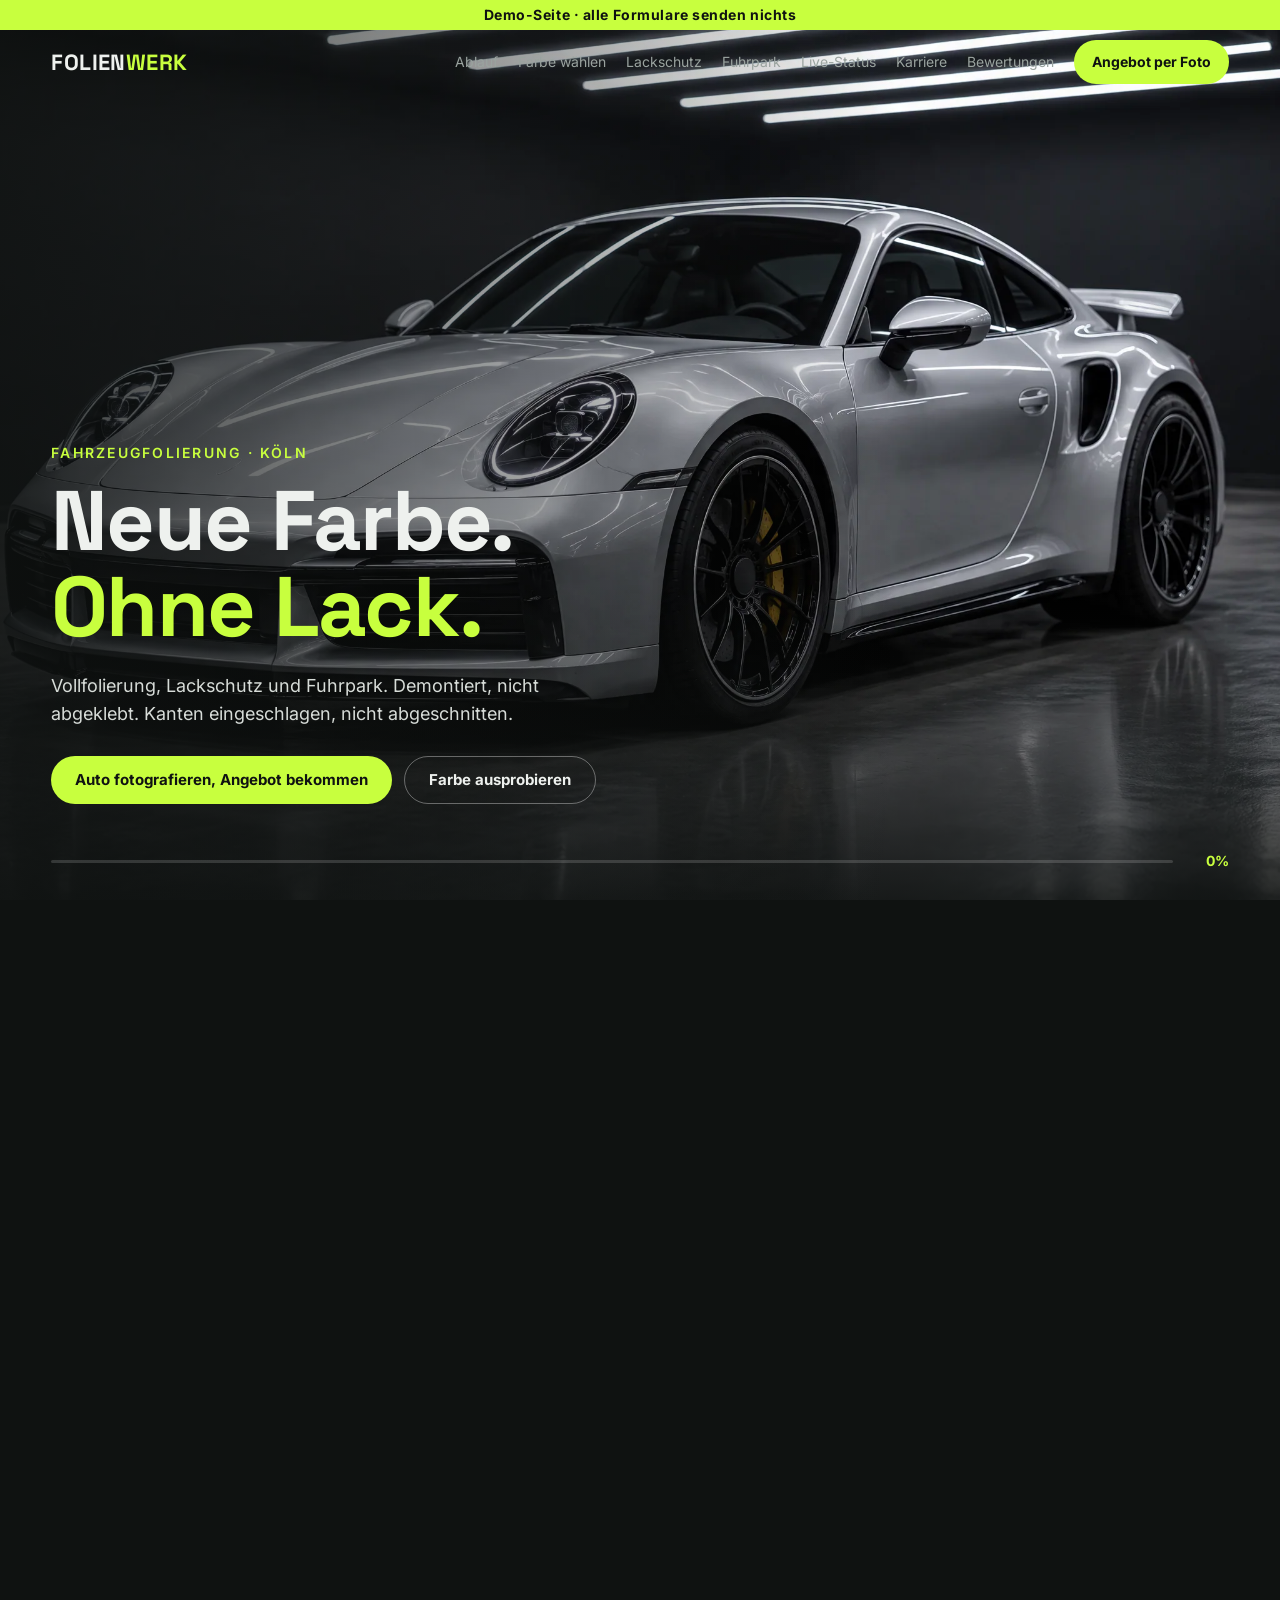
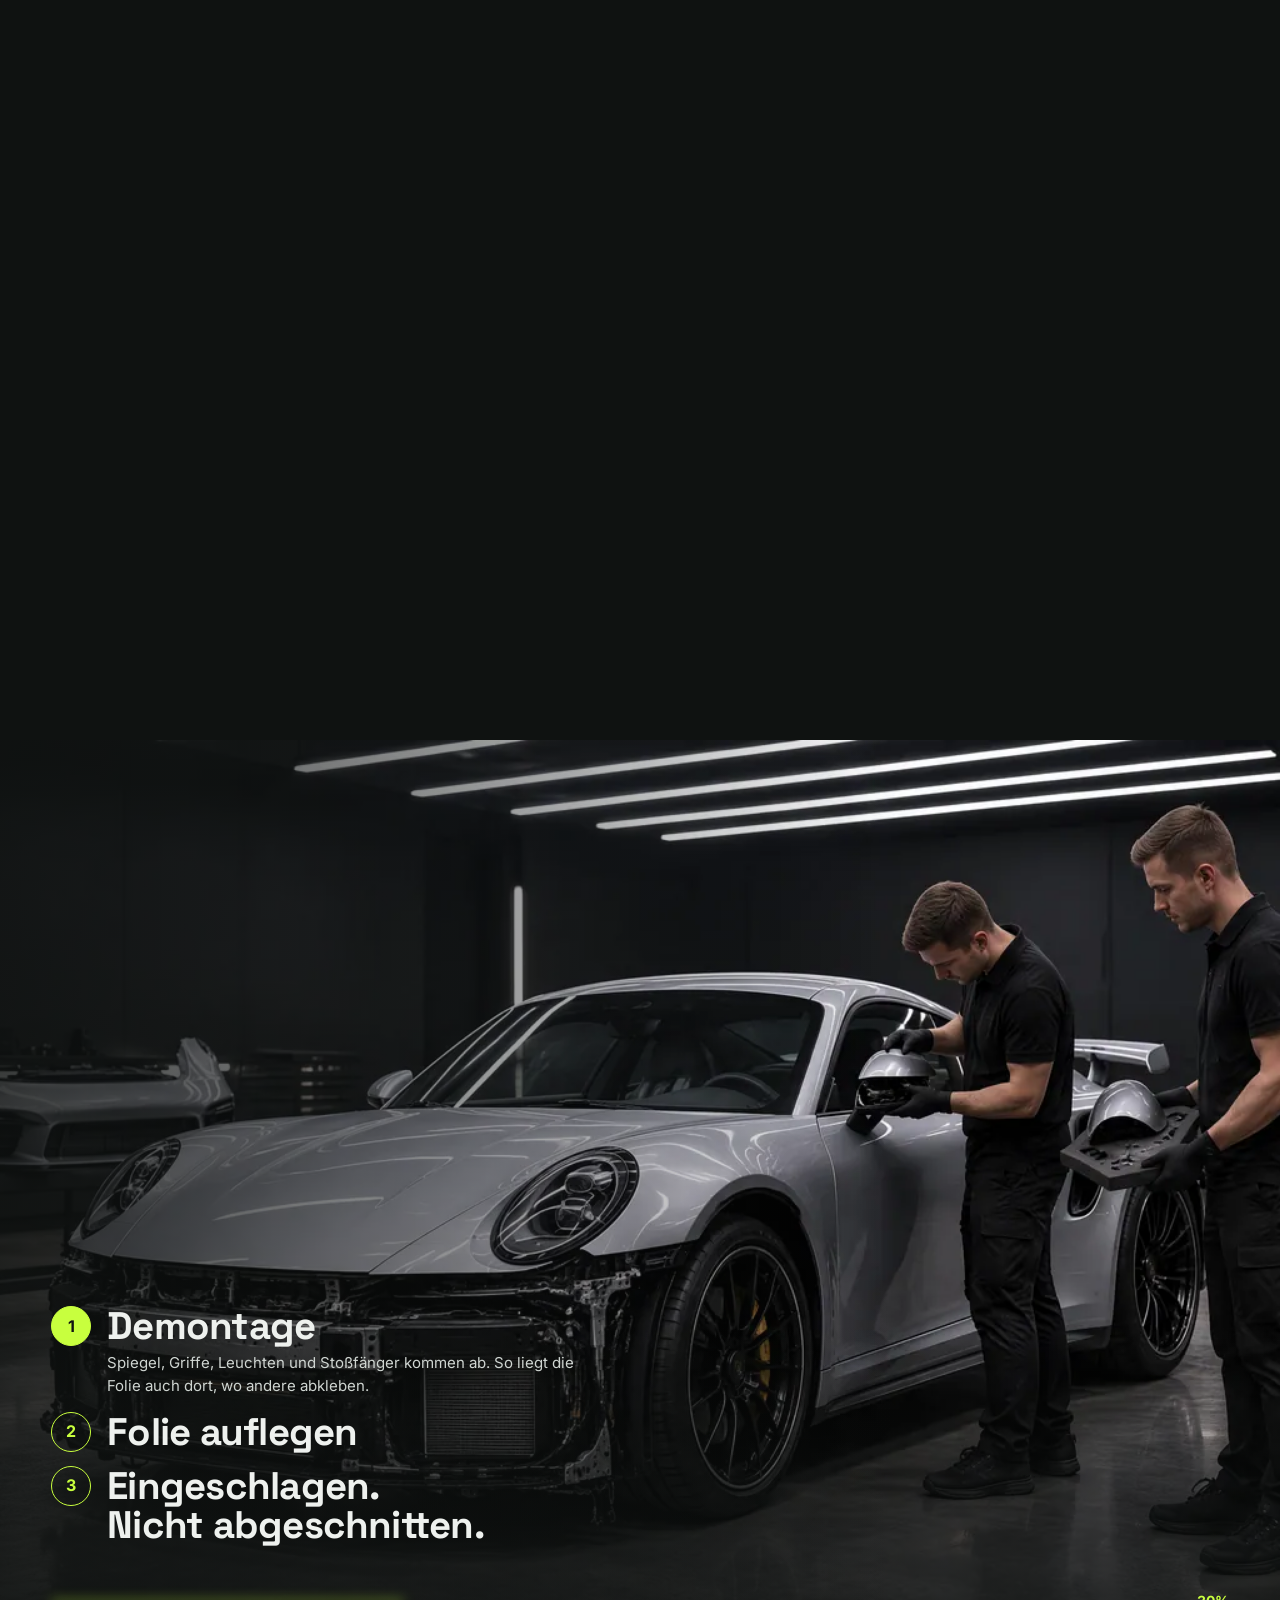
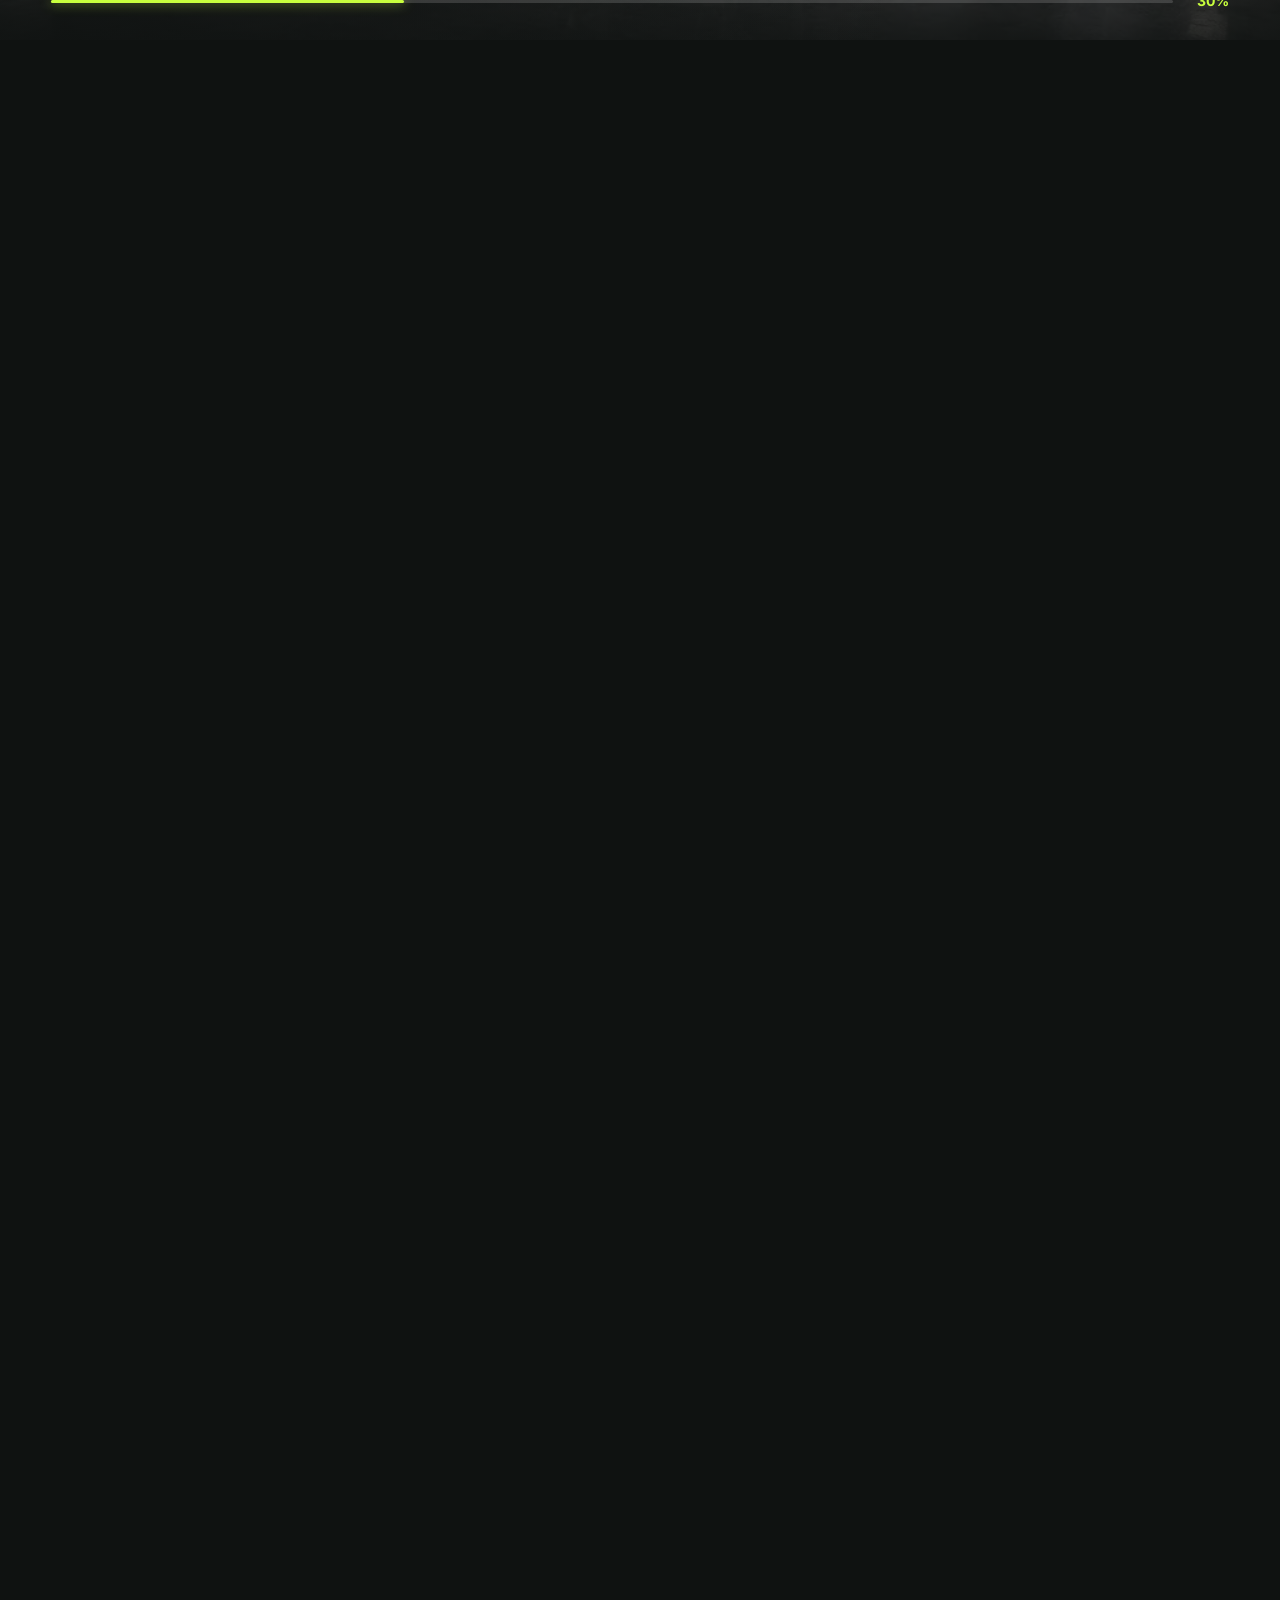
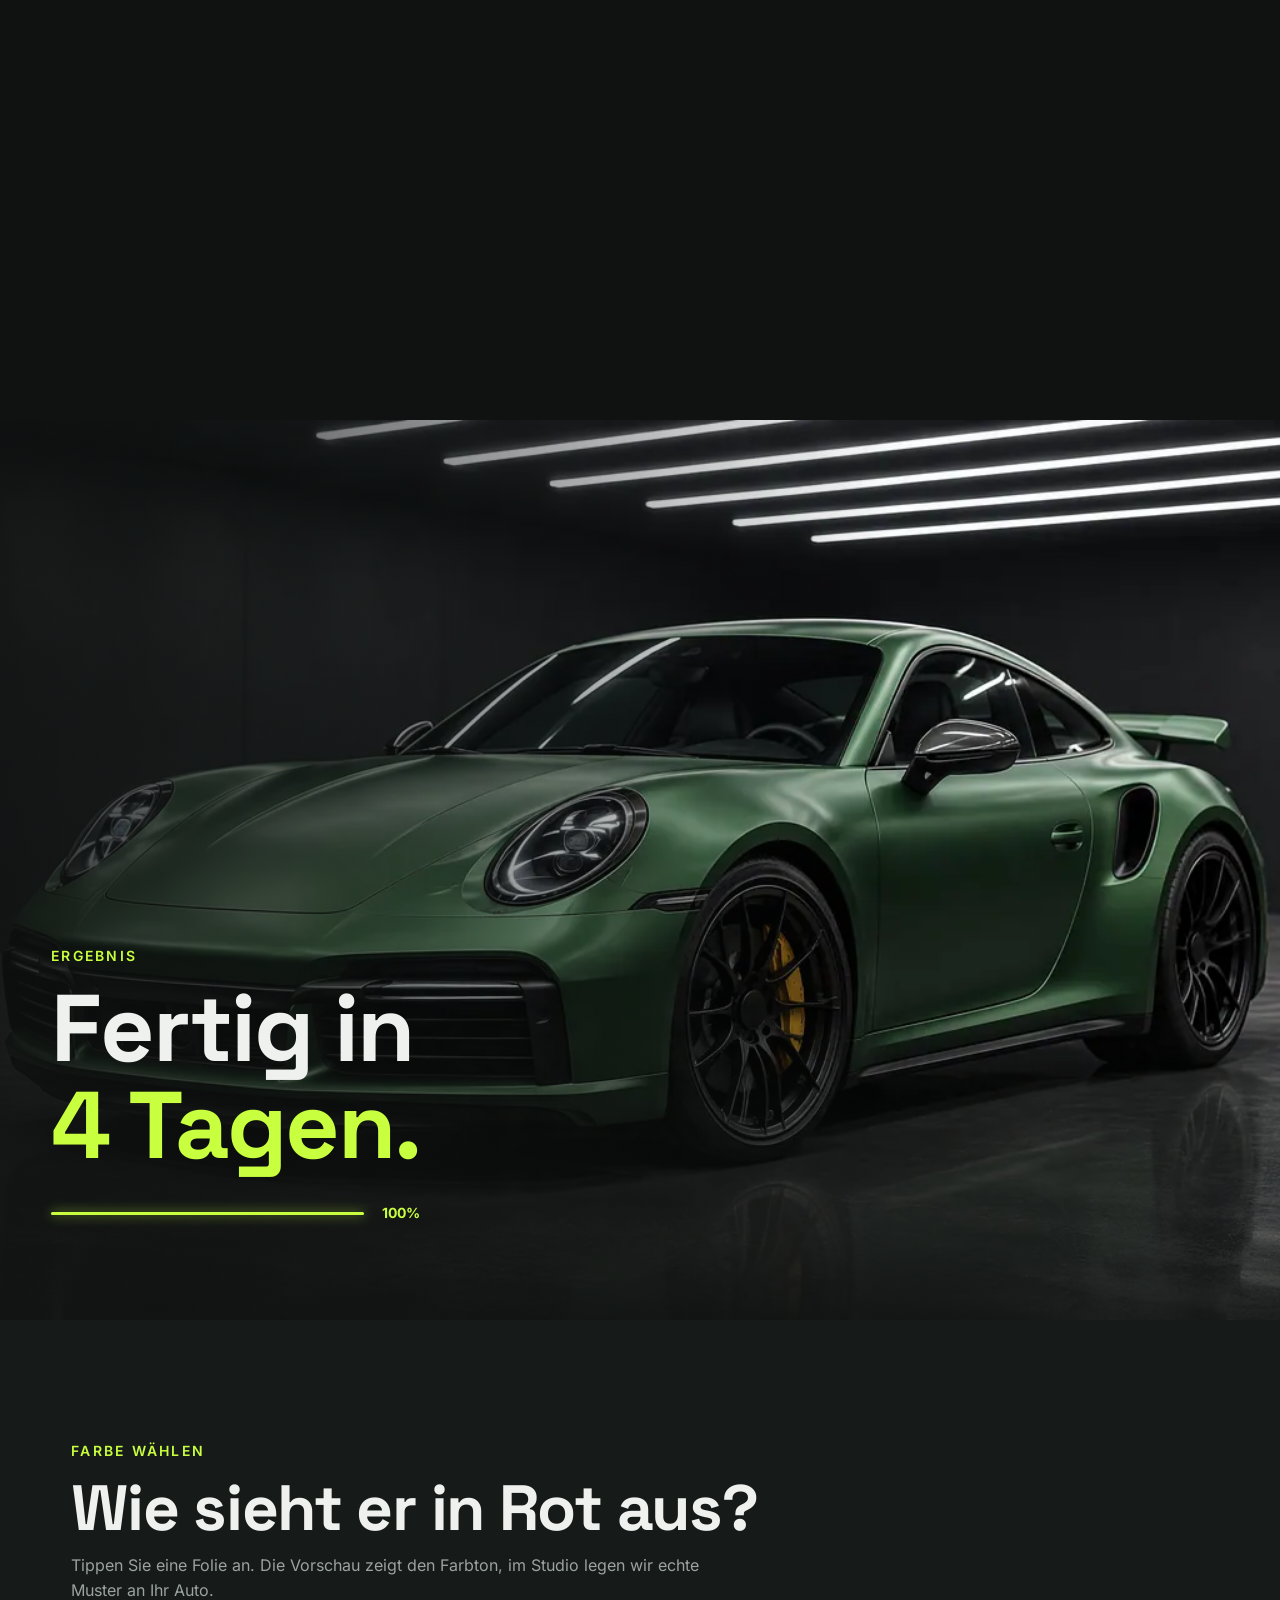
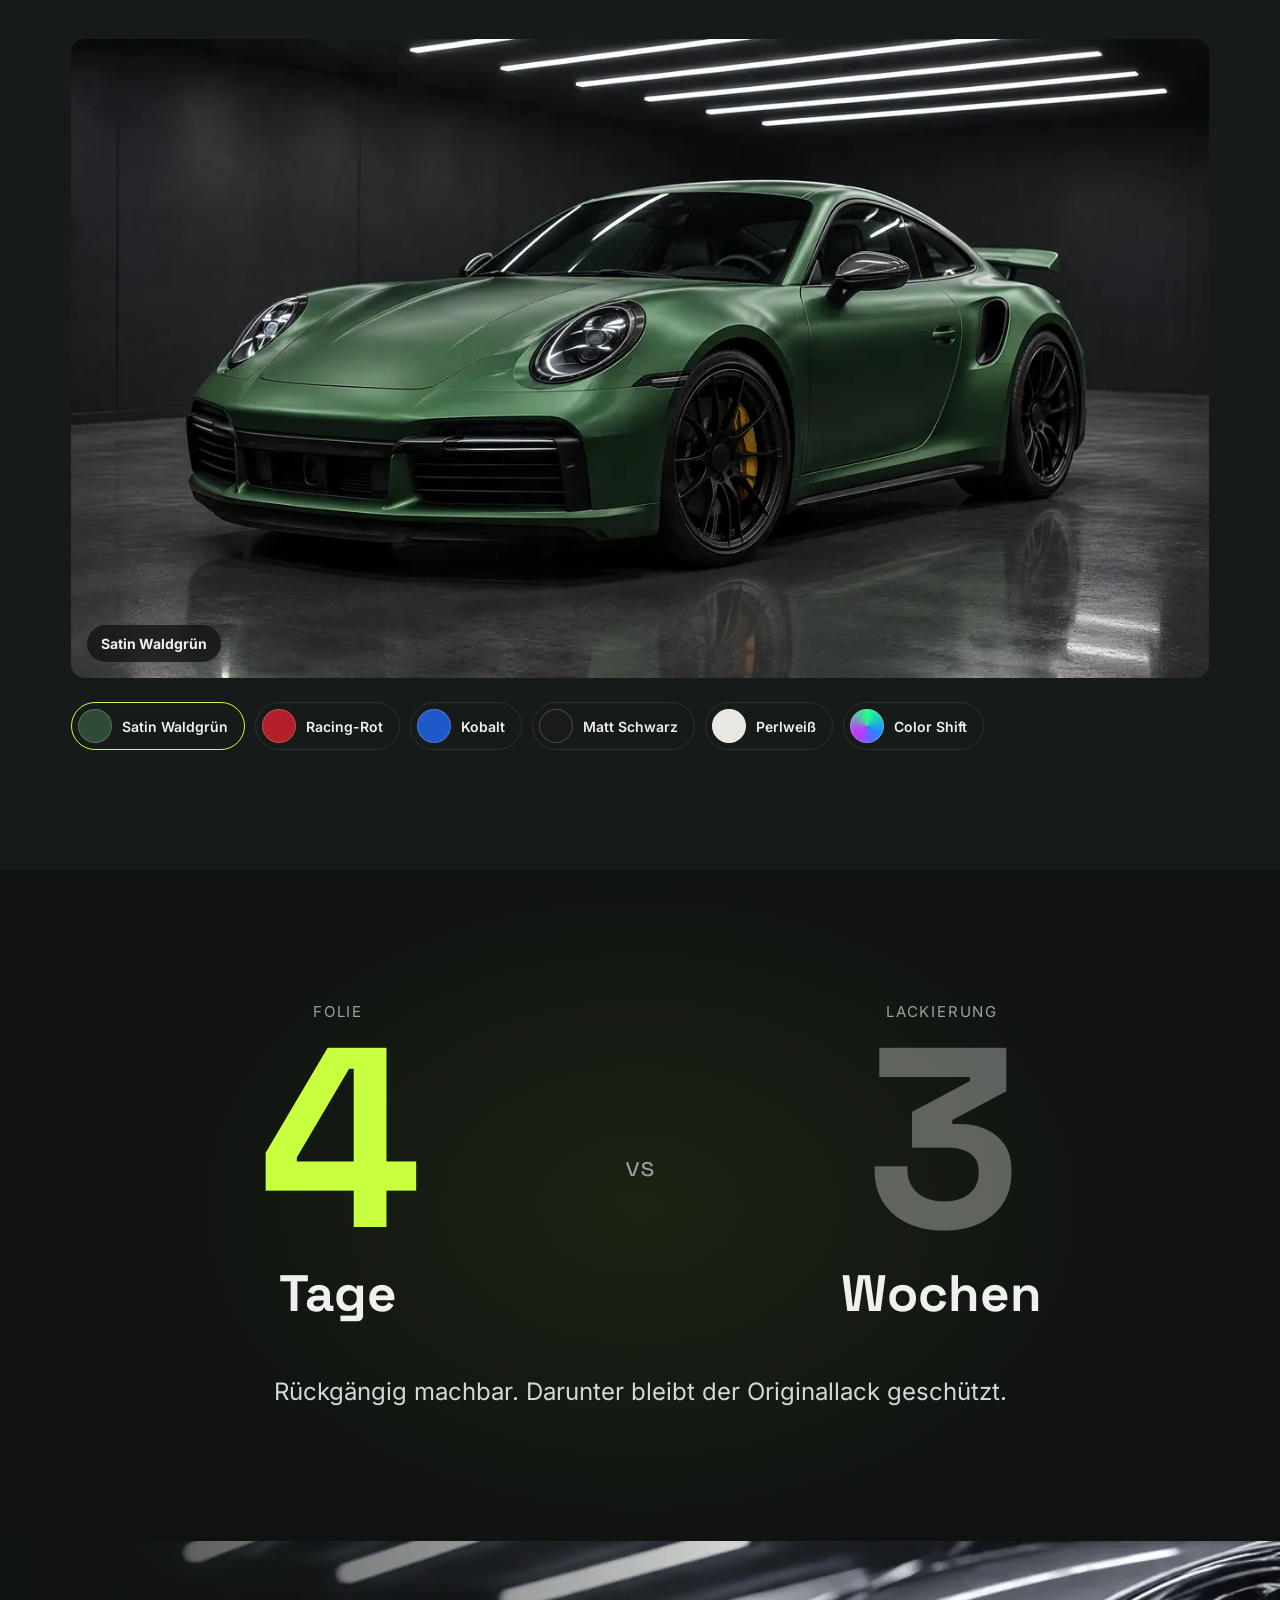
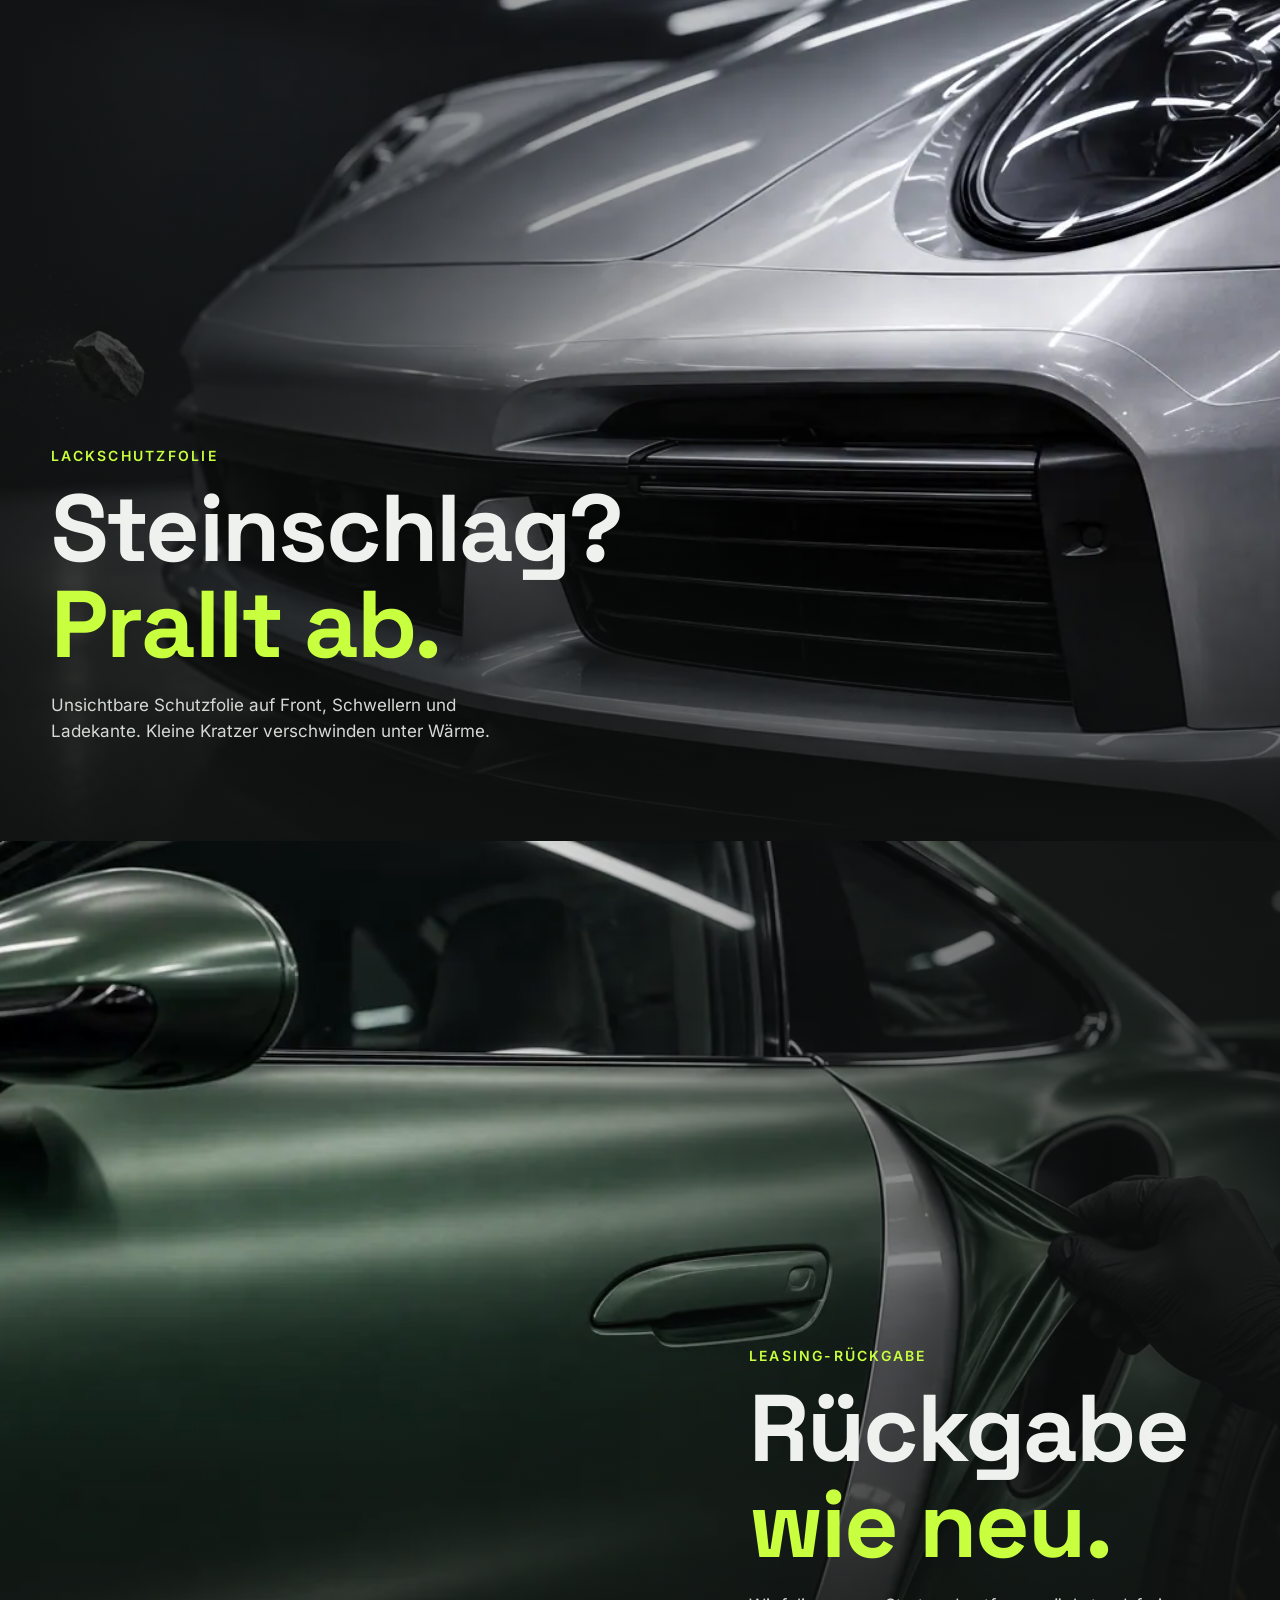
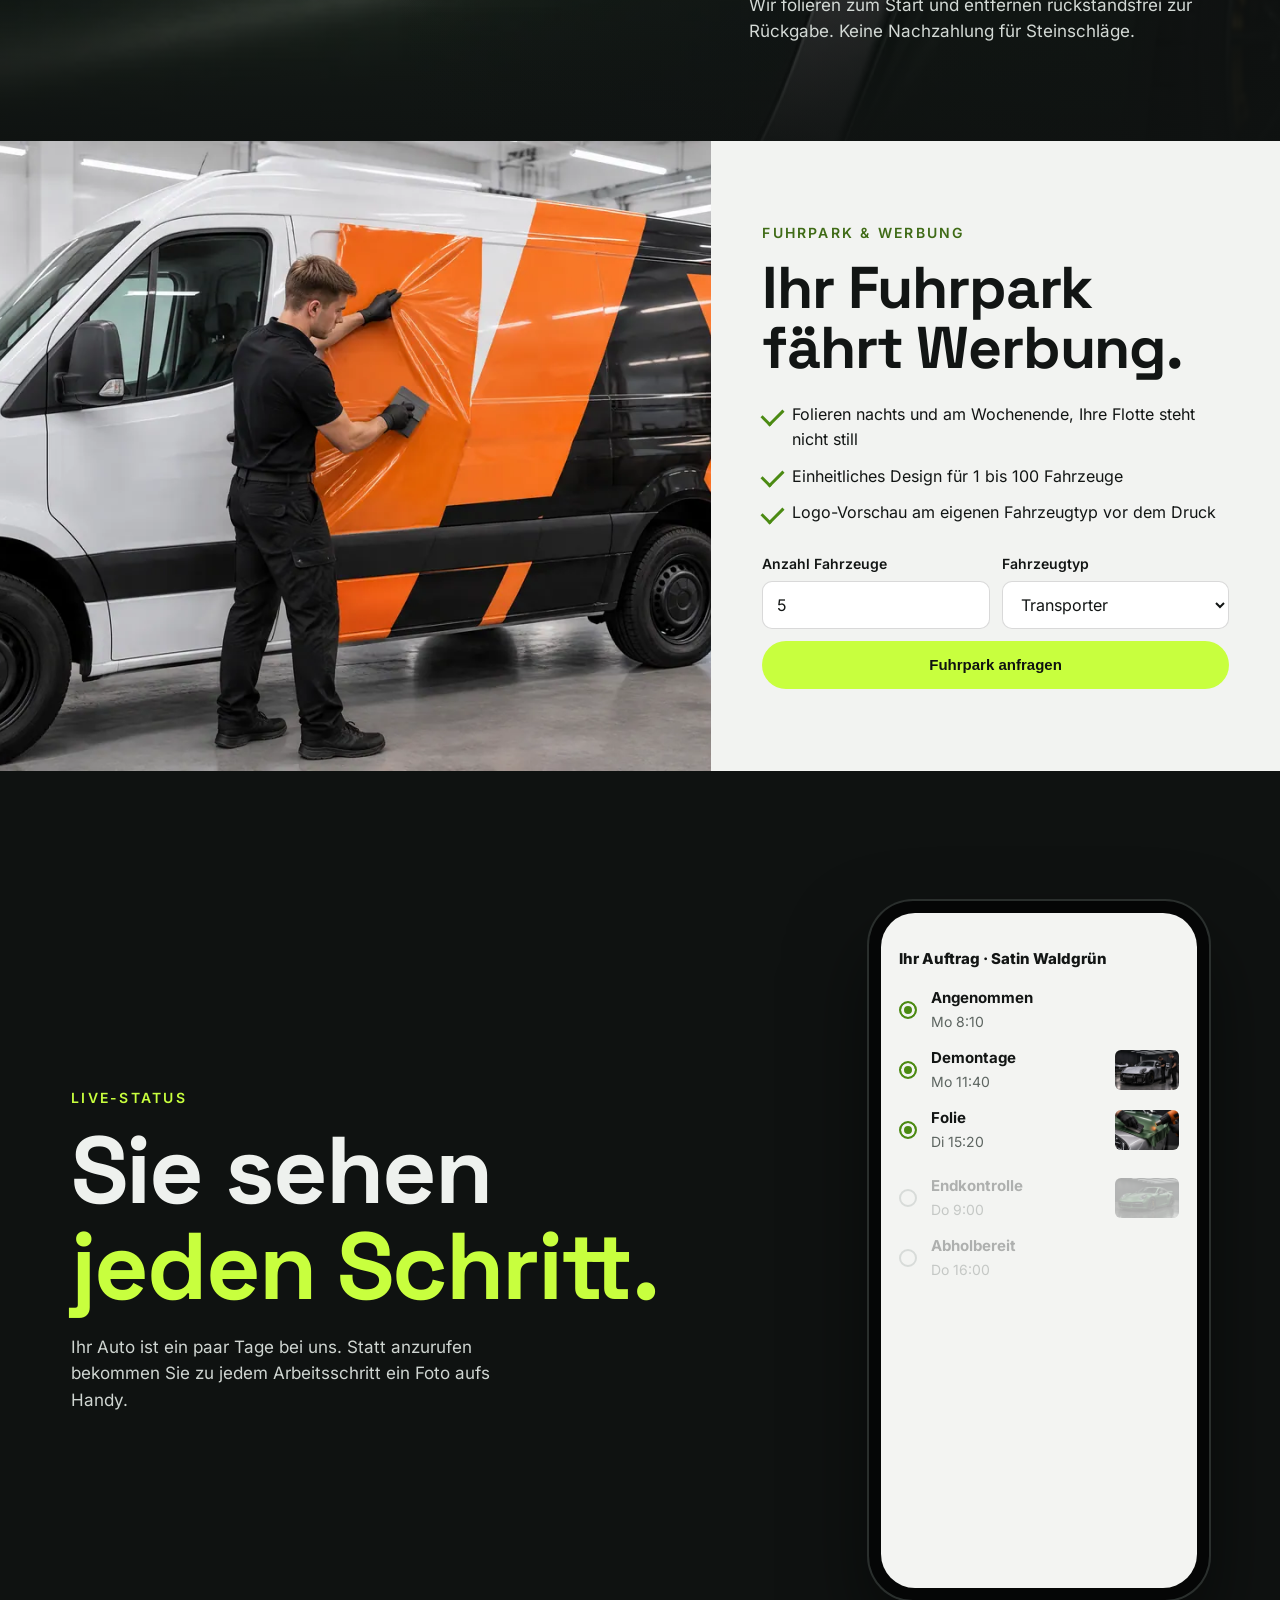
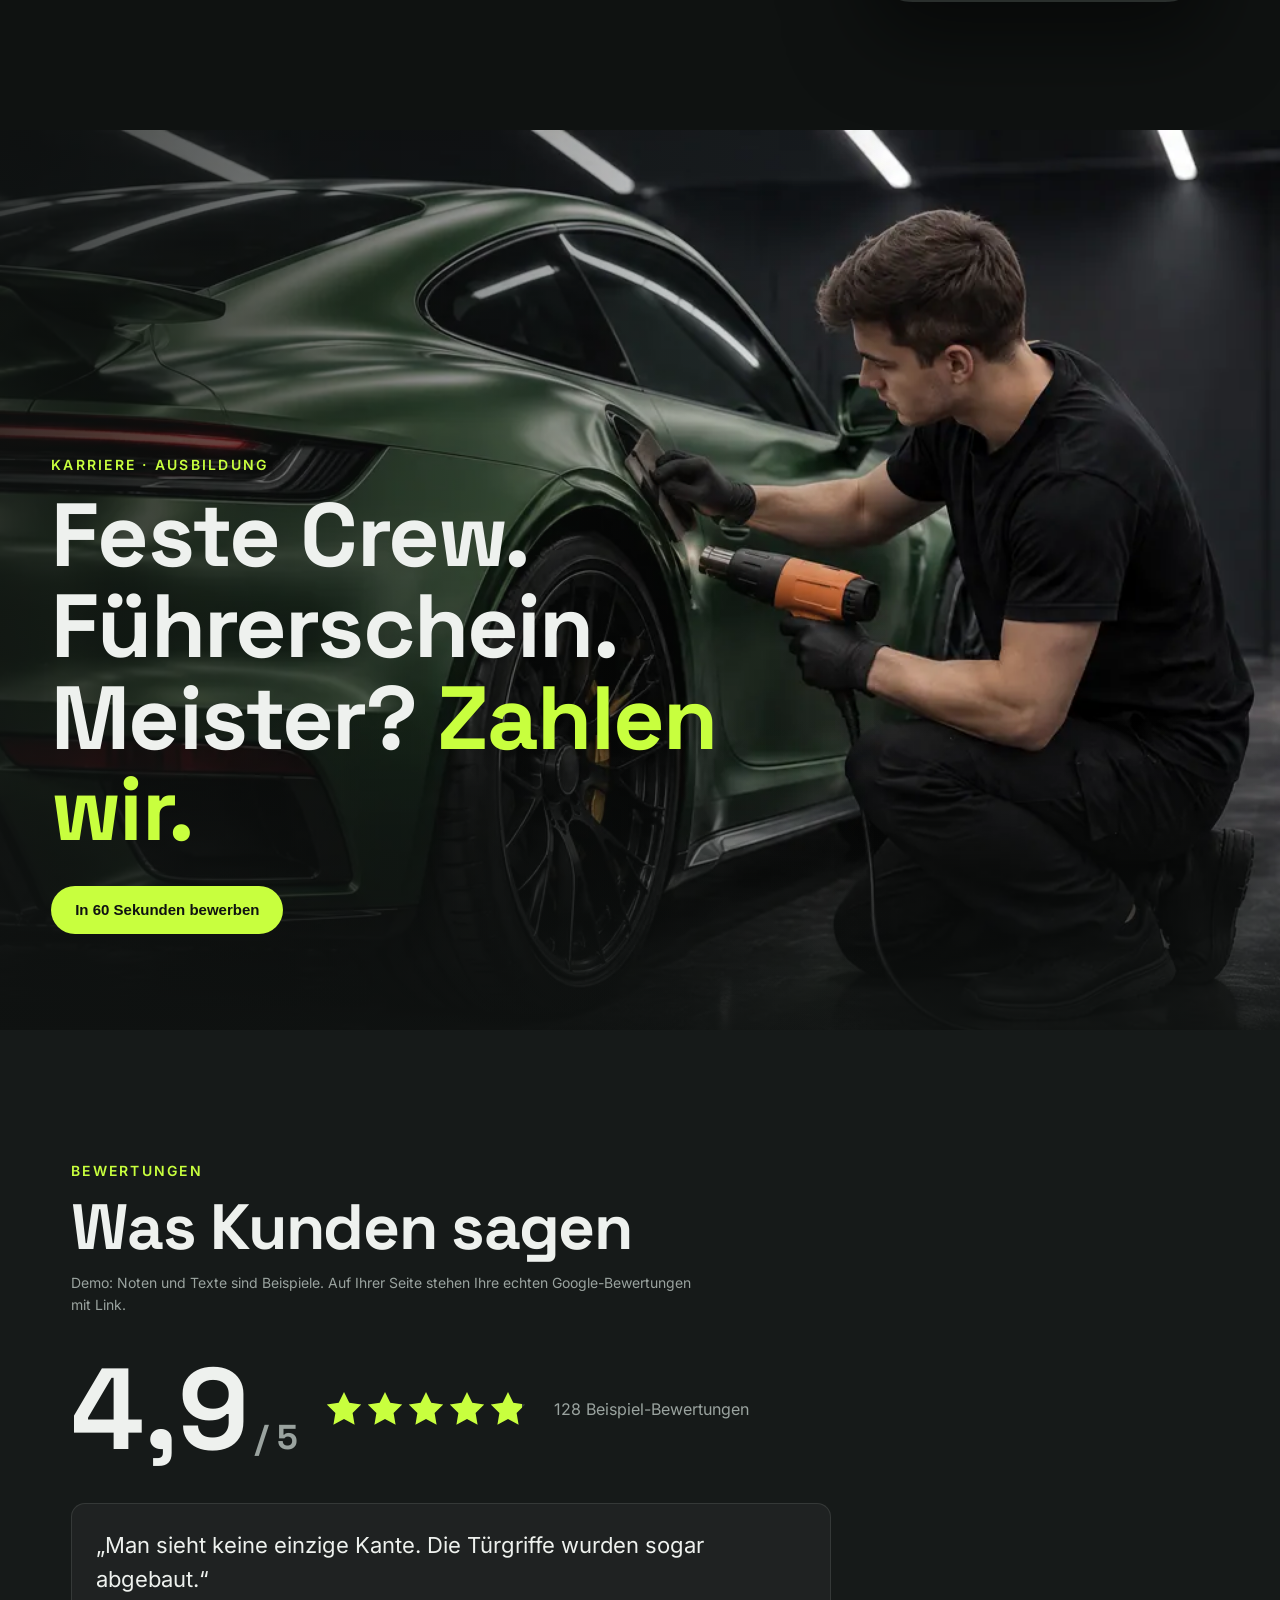
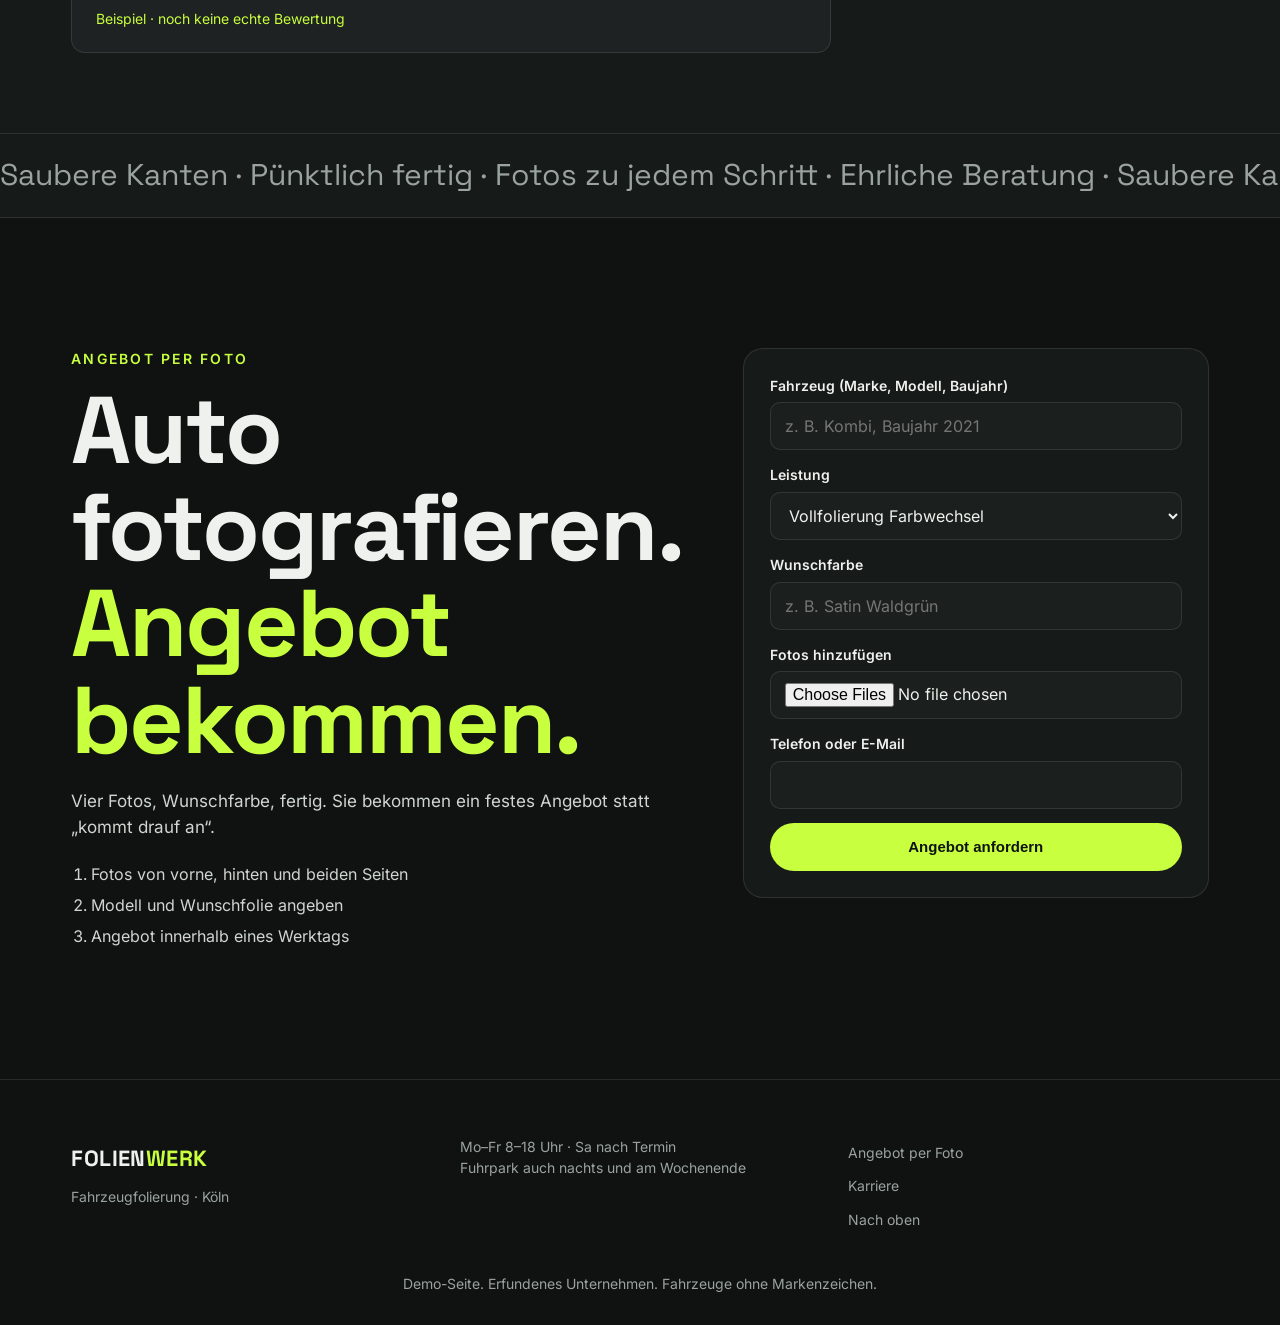
==== site/index.html @ 75fe124c "FOLIENWERK Demo-Seite: Hero-Film, Ablauf, Konfigurator, Lackschutz, Leasing, Fuhrpark, Live-Status, " ====
<!doctype html>
<html lang="de">
<head>
<meta charset="utf-8">
<meta name="viewport" content="width=device-width,initial-scale=1,viewport-fit=cover">
<title>FOLIENWERK – Fahrzeugfolierung Köln</title>
<meta name="description" content="Neue Farbe ohne Lack. Vollfolierung, Lackschutzfolie, Fuhrpark-Beschriftung und Leasing-Rückgabe. Angebot per Foto.">
<meta name="theme-color" content="#0f1211">
<link rel="preload" href="assets/fonts/grotesk.woff2" as="font" type="font/woff2" crossorigin>
<link rel="stylesheet" href="assets/css/style.css">
</head>
<body>

<div class="demo" id="demo">Demo-Seite<span class="for"></span> · alle Formulare senden nichts</div>

<header class="nav" id="nav">
  <a class="logo" href="#top" aria-label="FOLIENWERK Startseite">FOLIEN<b>WERK</b></a>
  <nav class="links" id="links">
    <a href="#ablauf">Ablauf</a>
    <a href="#farbe">Farbe wählen</a>
    <a href="#lackschutz">Lackschutz</a>
    <a href="#fuhrpark">Fuhrpark</a>
    <a href="#status">Live-Status</a>
    <a href="#karriere">Karriere</a>
    <a href="#bewertungen">Bewertungen</a>
  </nav>
  <a class="btn btn-s" href="#angebot">Angebot per Foto</a>
  <button class="burger" id="burger" aria-label="Menü öffnen" aria-expanded="false"><span></span><span></span></button>
</header>

<main id="top">

<!-- 1 HERO: Film F1 -->
<section class="film" id="hero" data-film>
  <div class="stage">
    <video class="fv" muted playsinline preload="auto" poster="assets/img/ff1.webp"
      data-src="assets/vid/hero.mp4" data-src-m="assets/vid/hero-m.mp4"></video>
    <div class="shade"></div>
    <div class="hero-copy">
      <p class="kicker">Fahrzeugfolierung · Köln</p>
      <h1>Neue Farbe.<br><span class="acc">Ohne Lack.</span></h1>
      <p class="lead">Vollfolierung, Lackschutz und Fuhrpark. Demontiert, nicht abgeklebt. Kanten eingeschlagen, nicht abgeschnitten.</p>
      <div class="cta"><a class="btn" href="#angebot">Auto fotografieren, Angebot bekommen</a><a class="btn btn-o" href="#farbe">Farbe ausprobieren</a></div>
    </div>
    <div class="prog"><i data-prog></i><span data-pct>0%</span></div>
  </div>
</section>

<!-- 2 ABLAUF: Arbeitsschritte -->
<section class="steps" id="ablauf">
  <div class="steps-stage">
    <figure class="sframe on" data-step="0"><img src="assets/img/ff2.webp" srcset="assets/img/ff2-m.webp 1280w, assets/img/ff2.webp 2560w" sizes="100vw" alt="Zwei Folierer demontieren den Außenspiegel des silbernen Sportwagens"></figure>
    <figure class="sframe" data-step="1"><img src="assets/img/ff3.webp" srcset="assets/img/ff3-m.webp 1280w, assets/img/ff3.webp 2560w" sizes="100vw" alt="Folierer spannen satin-waldgrüne Folie über die Motorhaube" loading="lazy"></figure>
    <figure class="sframe" data-step="2"><img src="assets/img/ff4.webp" srcset="assets/img/ff4-m.webp 1280w, assets/img/ff4.webp 2560w" sizes="100vw" alt="Rakel mit Filzkante und Heißluftföhn schlagen die Folie um die Kante" loading="lazy"></figure>
    <div class="shade"></div>
    <div class="steps-copy">
      <ol class="steplist">
        <li class="on"><b>1</b><div><h2>Demontage</h2><p>Spiegel, Griffe, Leuchten und Stoßfänger kommen ab. So liegt die Folie auch dort, wo andere abkleben.</p></div></li>
        <li><b>2</b><div><h2>Folie auflegen</h2><p>Zwei Folierer, eine Bahn. Spannungsfrei aufgelegt, ohne Stoß auf der Haube.</p></div></li>
        <li><b>3</b><div><h2>Eingeschlagen.<br>Nicht abgeschnitten.</h2><p>Rakel mit Filzkante, Wärme, dann um die Kante. Keine sichtbaren Ränder, kein Ablösen.</p></div></li>
      </ol>
    </div>
    <div class="prog"><i data-prog2></i><span data-pct2>40%</span></div>
  </div>
</section>

<!-- 3 ERGEBNIS -->
<section class="result" id="ergebnis">
  <div class="result-img"><img src="assets/img/ff5.webp" srcset="assets/img/ff5-m.webp 1280w, assets/img/ff5.webp 2560w" sizes="100vw" alt="Der Sportwagen komplett in Satin-Waldgrün foliert" loading="lazy"></div>
  <div class="shade"></div>
  <div class="result-copy reveal">
    <p class="kicker">Ergebnis</p>
    <h2 class="huge">Fertig in<br><span class="acc"><span data-count="4">0</span> Tagen.</span></h2>
    <div class="prog prog-static"><i style="width:100%"></i><span>100%</span></div>
  </div>
</section>

<!-- 4 KONFIGURATOR -->
<section class="conf" id="farbe">
  <div class="wrap">
    <p class="kicker">Farbe wählen</p>
    <h2>Wie sieht er in Rot aus?</h2>
    <p class="sub">Tippen Sie eine Folie an. Die Vorschau zeigt den Farbton, im Studio legen wir echte Muster an Ihr Auto.</p>
    <div class="conf-car">
      <img id="confImg" src="assets/img/ff5.webp" srcset="assets/img/ff5-m.webp 1280w, assets/img/ff5.webp 2560w" sizes="(max-width:900px) 100vw, 1100px" alt="Vorschau des Sportwagens in der gewählten Folienfarbe" loading="lazy">
      <span class="conf-name" id="confName">Satin Waldgrün</span>
    </div>
    <div class="swatches" role="radiogroup" aria-label="Folienfarbe">
      <button class="sw on" role="radio" aria-checked="true" data-f="none" data-n="Satin Waldgrün" style="--c:#2f4a37"><i></i>Satin Waldgrün</button>
      <button class="sw" role="radio" aria-checked="false" data-f="hue-rotate(-115deg) saturate(1.9) brightness(.95)" data-n="Glanz Racing-Rot" style="--c:#b3202a"><i></i>Racing-Rot</button>
      <button class="sw" role="radio" aria-checked="false" data-f="hue-rotate(85deg) saturate(1.8)" data-n="Chrom Kobalt" style="--c:#1f58c9"><i></i>Kobalt</button>
      <button class="sw" role="radio" aria-checked="false" data-f="grayscale(1) brightness(.62) contrast(1.15)" data-n="Matt Schwarz" style="--c:#1a1a1a"><i></i>Matt Schwarz</button>
      <button class="sw" role="radio" aria-checked="false" data-f="grayscale(1) brightness(1.75) contrast(.9)" data-n="Perlweiß" style="--c:#e9e7e1"><i></i>Perlweiß</button>
      <button class="sw" role="radio" aria-checked="false" data-f="shift" data-n="Color Shift" style="--c:conic-gradient(#2f8,#28f,#c3f,#2f8)"><i></i>Color Shift</button>
    </div>
  </div>
</section>

<!-- 5 VERGLEICH (Motion) -->
<section class="vs" id="vergleich">
  <div class="wrap vs-grid reveal">
    <div><p class="vs-l">Folie</p><p class="vs-n"><span data-count="4">0</span></p><p class="vs-u">Tage</p></div>
    <div class="vs-x">vs</div>
    <div class="dim"><p class="vs-l">Lackierung</p><p class="vs-n"><span data-count="3">0</span></p><p class="vs-u">Wochen</p></div>
  </div>
  <p class="vs-foot reveal">Rückgängig machbar. Darunter bleibt der Originallack geschützt.</p>
</section>

<!-- 6 LACKSCHUTZ -->
<section class="pic" id="lackschutz">
  <img class="pic-img" src="assets/img/ff6.webp" srcset="assets/img/ff6-m.webp 1280w, assets/img/ff6.webp 2560w" sizes="100vw" alt="Ein Steinchen fliegt auf die mit Lackschutzfolie geschützte Front" loading="lazy">
  <span class="stone" aria-hidden="true"></span>
  <div class="shade"></div>
  <div class="pic-copy reveal">
    <p class="kicker">Lackschutzfolie</p>
    <h2 class="huge">Steinschlag?<br><span class="acc">Prallt ab.</span></h2>
    <p>Unsichtbare Schutzfolie auf Front, Schwellern und Ladekante. Kleine Kratzer verschwinden unter Wärme.</p>
  </div>
</section>

<!-- 7 LEASING -->
<section class="pic pic-r" id="leasing">
  <img class="pic-img" src="assets/img/ff7.webp" srcset="assets/img/ff7-m.webp 1280w, assets/img/ff7.webp 2560w" sizes="100vw" alt="Grüne Folie wird von der Tür abgezogen, darunter makelloser silberner Lack" loading="lazy">
  <div class="shade"></div>
  <div class="pic-copy reveal">
    <p class="kicker">Leasing-Rückgabe</p>
    <h2 class="huge">Rückgabe<br><span class="acc">wie neu.</span></h2>
    <p>Wir folieren zum Start und entfernen rückstandsfrei zur Rückgabe. Keine Nachzahlung für Steinschläge.</p>
  </div>
</section>

<!-- 8 FUHRPARK -->
<section class="fleet" id="fuhrpark">
  <div class="fleet-img"><img src="assets/img/ff8.webp" srcset="assets/img/ff8-m.webp 1280w, assets/img/ff8.webp 2560w" sizes="(max-width:900px) 100vw, 60vw" alt="Ein weißer Transporter wird mit orange-schwarzem Design beschriftet" loading="lazy"></div>
  <div class="fleet-copy reveal">
    <p class="kicker">Fuhrpark & Werbung</p>
    <h2>Ihr Fuhrpark<br>fährt Werbung.</h2>
    <ul class="ticks">
      <li>Folieren nachts und am Wochenende, Ihre Flotte steht nicht still</li>
      <li>Einheitliches Design für 1 bis 100 Fahrzeuge</li>
      <li>Logo-Vorschau am eigenen Fahrzeugtyp vor dem Druck</li>
    </ul>
    <form class="mini" data-demo>
      <label>Anzahl Fahrzeuge<input type="number" min="1" value="5" inputmode="numeric"></label>
      <label>Fahrzeugtyp<select><option>Transporter</option><option>Pkw</option><option>Lkw</option><option>Gemischt</option></select></label>
      <button class="btn" type="submit">Fuhrpark anfragen</button>
      <p class="ok" hidden>Danke. In der Demo wird nichts gesendet.</p>
    </form>
  </div>
</section>

<!-- 9 LIVE-STATUS -->
<section class="status" id="status">
  <div class="wrap status-grid">
    <div class="status-copy reveal">
      <p class="kicker">Live-Status</p>
      <h2 class="huge">Sie sehen<br><span class="acc">jeden Schritt.</span></h2>
      <p>Ihr Auto ist ein paar Tage bei uns. Statt anzurufen bekommen Sie zu jedem Arbeitsschritt ein Foto aufs Handy.</p>
    </div>
    <div class="phone" aria-label="Beispiel Status-Ansicht">
      <div class="phone-in">
        <p class="ph-h">Ihr Auftrag · Satin Waldgrün</p>
        <ol class="track" id="track">
          <li><i></i><div><b>Angenommen</b><span>Mo 8:10</span></div></li>
          <li><i></i><div><b>Demontage</b><span>Mo 11:40</span></div><img src="assets/img/ff2-m.webp" alt="" loading="lazy"></li>
          <li><i></i><div><b>Folie</b><span>Di 15:20</span></div><img src="assets/img/ff4-m.webp" alt="" loading="lazy"></li>
          <li><i></i><div><b>Endkontrolle</b><span>Do 9:00</span></div><img src="assets/img/ff5-m.webp" alt="" loading="lazy"></li>
          <li><i></i><div><b>Abholbereit</b><span>Do 16:00</span></div></li>
        </ol>
      </div>
    </div>
  </div>
</section>

<!-- 10 KARRIERE -->
<section class="career" id="karriere">
  <img class="pic-img" src="assets/img/ff9.webp" srcset="assets/img/ff9-m.webp 1280w, assets/img/ff9.webp 2560w" sizes="100vw" alt="Junger Folierer erwärmt mit dem Föhn eine Kante am grünen Sportwagen" loading="lazy">
  <div class="shade"></div>
  <div class="career-copy">
    <p class="kicker">Karriere · Ausbildung</p>
    <div class="kinetic">
      <p class="k">Feste Crew.</p>
      <p class="k">Führerschein.</p>
      <p class="k">Meister? <span class="acc">Zahlen wir.</span></p>
    </div>
    <button class="btn" id="applyBtn" type="button">In 60 Sekunden bewerben</button>
  </div>
</section>

<!-- 11 BEWERTUNGEN -->
<section class="reviews" id="bewertungen">
  <div class="wrap">
    <p class="kicker">Bewertungen</p>
    <h2>Was Kunden sagen</h2>
    <p class="sub note">Demo: Noten und Texte sind Beispiele. Auf Ihrer Seite stehen Ihre echten Google-Bewertungen mit Link.</p>
    <div class="rate reveal">
      <div class="rate-n"><span data-count="4.9" data-dec="1">0</span><small>/ 5</small></div>
      <div class="stars" aria-hidden="true"><i></i></div>
      <p class="rate-c"><span data-count="128">0</span> Beispiel-Bewertungen</p>
    </div>
    <div class="quotes" id="quotes">
      <blockquote class="on"><p>„Man sieht keine einzige Kante. Die Türgriffe wurden sogar abgebaut.“</p><cite>Beispiel · noch keine echte Bewertung</cite></blockquote>
      <blockquote><p>„Ich musste kein einziges Mal anrufen, die Fotos kamen aufs Handy.“</p><cite>Beispiel · noch keine echte Bewertung</cite></blockquote>
      <blockquote><p>„Leasing zurückgegeben, null Nachzahlung. Der Lack war wie neu.“</p><cite>Beispiel · noch keine echte Bewertung</cite></blockquote>
    </div>
  </div>
  <div class="ticker" aria-hidden="true"><div class="tk">Saubere Kanten · Pünktlich fertig · Fotos zu jedem Schritt · Ehrliche Beratung · Saubere Kanten · Pünktlich fertig · Fotos zu jedem Schritt · Ehrliche Beratung · </div></div>
</section>

<!-- 12 ANGEBOT PER FOTO -->
<section class="offer" id="angebot">
  <div class="wrap offer-grid">
    <div class="reveal">
      <p class="kicker">Angebot per Foto</p>
      <h2 class="huge">Auto fotografieren.<br><span class="acc">Angebot bekommen.</span></h2>
      <p>Vier Fotos, Wunschfarbe, fertig. Sie bekommen ein festes Angebot statt „kommt drauf an“.</p>
      <ol class="how"><li>Fotos von vorne, hinten und beiden Seiten</li><li>Modell und Wunschfolie angeben</li><li>Angebot innerhalb eines Werktags</li></ol>
    </div>
    <form class="form" data-demo>
      <label>Fahrzeug (Marke, Modell, Baujahr)<input type="text" placeholder="z. B. Kombi, Baujahr 2021" autocomplete="off"></label>
      <label>Leistung<select><option>Vollfolierung Farbwechsel</option><option>Lackschutzfolie</option><option>Teilfolierung / Dach</option><option>Fuhrpark-Beschriftung</option><option>Scheibentönung</option></select></label>
      <label>Wunschfarbe<input type="text" placeholder="z. B. Satin Waldgrün"></label>
      <label class="file">Fotos hinzufügen<input type="file" accept="image/*" multiple></label>
      <label>Telefon oder E-Mail<input type="text" autocomplete="off"></label>
      <button class="btn" type="submit">Angebot anfordern</button>
      <p class="ok" hidden>Danke. In der Demo wird nichts gesendet.</p>
    </form>
  </div>
</section>

</main>

<footer class="foot">
  <div class="wrap foot-grid">
    <div><p class="logo">FOLIEN<b>WERK</b></p><p>Fahrzeugfolierung · Köln</p></div>
    <div><p>Mo–Fr 8–18 Uhr · Sa nach Termin</p><p>Fuhrpark auch nachts und am Wochenende</p></div>
    <div><a href="#angebot">Angebot per Foto</a><a href="#karriere">Karriere</a><a href="#top">Nach oben</a></div>
  </div>
  <p class="foot-n">Demo-Seite. Erfundenes Unternehmen. Fahrzeuge ohne Markenzeichen.</p>
</footer>

<div class="modal" id="apply" hidden>
  <div class="modal-in" role="dialog" aria-modal="true" aria-labelledby="applyH">
    <button class="x" id="applyX" aria-label="Schließen">×</button>
    <p class="kicker">In 60 Sekunden bewerben</p>
    <h3 id="applyH">Kein Anschreiben. Nur drei Fragen.</h3>
    <form class="form" data-demo>
      <label>Ich interessiere mich für<select><option>Ausbildung Fahrzeuglackierer/in – Folie</option><option>Folierer/in (Quereinstieg)</option><option>Werkstatt-Helfer/in</option></select></label>
      <label>Name<input type="text" autocomplete="off"></label>
      <label>Telefon (wir rufen zurück)<input type="tel" autocomplete="off"></label>
      <button class="btn" type="submit">Abschicken</button>
      <p class="ok" hidden>Danke. In der Demo wird nichts gesendet.</p>
    </form>
  </div>
</div>

<script src="assets/js/app.js"></script>
</body>
</html>
---- site/assets/css/style.css ----
@font-face{font-family:G;src:url(../fonts/grotesk.woff2) format("woff2");font-weight:300 800;font-display:swap}
@font-face{font-family:I;src:url(../fonts/inter.woff2) format("woff2");font-weight:300 800;font-display:swap}
:root{
  --bg:#0f1211;--bg2:#161a19;--fg:#eef1ee;--mu:#9aa39f;
  --or:#c8ff3e;--on-or:#0f1211;--or-rgb:200,255,62;--bg-rgb:15,18,17;
  --film:#2f4a37;--line:rgba(255,255,255,.1);
  --gut:clamp(16px,4vw,56px);--r:14px;
}
*{box-sizing:border-box;margin:0;padding:0}
html{scroll-behavior:smooth;-webkit-text-size-adjust:100%}
body{background:var(--bg);color:var(--fg);font:16px/1.55 I,system-ui,sans-serif;overflow-x:hidden}
img,video{display:block;max-width:100%}
a{color:inherit}
h1,h2,h3,.huge,.logo,.k,.vs-n{font-family:G,I,system-ui,sans-serif;letter-spacing:-.02em;line-height:1.02}
.acc{color:var(--or)}
.wrap{max-width:1240px;margin:0 auto;padding:0 var(--gut)}
.kicker{font-size:14px;letter-spacing:.16em;text-transform:uppercase;color:var(--or);font-weight:600;margin-bottom:14px}
.sub{color:var(--mu);max-width:640px;margin-top:12px}
.note{font-size:14px}
.btn{display:inline-flex;align-items:center;justify-content:center;min-height:48px;padding:0 24px;border-radius:999px;background:var(--or);color:var(--on-or);font-weight:700;text-decoration:none;border:0;cursor:pointer;font-size:15px;transition:transform .2s,box-shadow .2s}
.btn:hover{transform:translateY(-2px);box-shadow:0 10px 30px rgba(var(--or-rgb),.25)}
.btn-o{background:transparent;color:var(--fg);border:1.5px solid rgba(255,255,255,.35)}
.btn-s{min-height:44px;padding:0 18px;font-size:14px}

/* Demo + Nav */
.demo{position:fixed;top:0;left:0;right:0;z-index:60;background:var(--or);color:var(--on-or);font-size:14px;font-weight:700;text-align:center;padding:4px 10px;letter-spacing:.04em}
.nav{position:fixed;top:28px;left:0;right:0;z-index:50;display:flex;align-items:center;gap:20px;padding:12px var(--gut);transition:background .3s}
.nav.solid{background:rgba(var(--bg-rgb),.86);backdrop-filter:blur(14px);-webkit-backdrop-filter:blur(14px);border-bottom:1px solid var(--line)}
.logo{font-size:22px;font-weight:800;text-decoration:none;letter-spacing:.02em;flex:none;display:inline-flex;align-items:center;min-height:44px}
.logo b{color:var(--or);font-weight:800}
.links{display:flex;gap:20px;margin-left:auto;font-size:14px}
.links a{text-decoration:none;color:var(--mu);white-space:nowrap}
.links a:hover{color:var(--fg)}
.burger{display:none;width:44px;height:44px;border:0;background:transparent;cursor:pointer;flex-direction:column;justify-content:center;gap:7px;padding:10px}
.burger span{display:block;height:2px;background:var(--fg);border-radius:2px;transition:transform .3s}
@media(max-width:1180px){
  .links{position:fixed;inset:0;top:0;z-index:-1;flex-direction:column;justify-content:center;align-items:center;gap:26px;font-size:24px;background:rgba(var(--bg-rgb),.97);opacity:0;pointer-events:none;transition:opacity .3s;margin:0}
  .links a{color:var(--fg);padding:6px 10px}
  .nav.open .links{opacity:1;pointer-events:auto}
  .burger{display:flex;margin-left:auto}
  .nav .btn-s{margin-left:auto}
  .nav .btn-s+.burger{margin-left:0}
  .nav.open .burger span:first-child{transform:translateY(4.5px) rotate(45deg)}
  .nav.open .burger span:last-child{transform:translateY(-4.5px) rotate(-45deg)}
}
@media(max-width:560px){.nav .btn-s{display:none}.logo{font-size:20px}}

/* shared stage */
.shade{position:absolute;inset:0;pointer-events:none;background:linear-gradient(90deg,rgba(var(--bg-rgb),.82) 0%,rgba(var(--bg-rgb),.35) 45%,rgba(var(--bg-rgb),0) 70%),linear-gradient(0deg,rgba(var(--bg-rgb),.9) 0%,rgba(var(--bg-rgb),0) 35%)}
.prog{position:absolute;left:var(--gut);right:var(--gut);bottom:28px;display:flex;align-items:center;gap:14px;font-weight:700;color:var(--or);font-size:14px}
.prog::before{content:"";position:absolute;left:0;right:56px;height:3px;background:rgba(255,255,255,.15);border-radius:2px}
.prog i{position:relative;display:block;height:3px;background:var(--or);border-radius:2px;width:0;flex:none;max-width:calc(100% - 56px);box-shadow:0 0 12px rgba(var(--or-rgb),.7)}
.prog span{margin-left:auto;min-width:42px;text-align:right}
.prog-static{position:relative;left:auto;right:auto;bottom:auto;margin-top:28px;max-width:420px}

/* Film (scroll scrub) */
.film{height:260vh;position:relative}
.film .stage,.steps-stage{position:sticky;top:0;height:100vh;height:100svh;overflow:hidden}
.fv{position:absolute;inset:0;width:100%;height:100%;object-fit:cover}
.hero-copy{position:absolute;left:var(--gut);bottom:96px;max-width:min(820px,92vw)}
h1{font-size:clamp(44px,6.6vw,96px);font-weight:800}
.lead{font-size:clamp(16px,1.4vw,19px);color:#d7dcd8;margin:22px 0 28px;max-width:520px}
.cta{display:flex;flex-wrap:wrap;gap:12px}

/* Steps */
.steps{height:320vh;position:relative}
.sframe{position:absolute;inset:0;opacity:0;transition:opacity .8s ease}
.sframe.on{opacity:1}
.sframe img{width:100%;height:100%;object-fit:cover;transform:scale(1.08);transition:transform 6s linear}
.sframe.on img{transform:scale(1)}
.steps-copy{position:absolute;left:var(--gut);bottom:96px;max-width:560px}
.steplist{list-style:none;display:grid;gap:14px}
.steplist li{display:flex;gap:16px;align-items:flex-start;opacity:.35;transition:opacity .5s}
.steplist li.on{opacity:1}
.steplist b{flex:none;width:40px;height:40px;border-radius:50%;border:1.5px solid var(--or);color:var(--or);display:grid;place-items:center;font-size:16px}
.steplist li.on b{background:var(--or);color:var(--on-or)}
.steplist h2{font-size:clamp(24px,3vw,40px);font-weight:700}
.steplist p{color:#cfd5d1;font-size:15px;max-height:0;overflow:hidden;transition:max-height .5s}
.steplist li.on p{max-height:120px;margin-top:6px}

/* Result */
.result,.pic,.career{position:relative;min-height:100vh;min-height:100svh;overflow:hidden;display:flex;align-items:flex-end}
.result-img,.pic-img{position:absolute;inset:0}
.result-img img,.pic-img{width:100%;height:100%;object-fit:cover}
.result-img img{animation:none}
.result-copy,.pic-copy,.career-copy{position:relative;padding:0 var(--gut) 96px;max-width:760px}
.huge{font-size:clamp(42px,7.4vw,112px);font-weight:800}
.pic-copy p:not(.kicker){color:#d3d9d5;max-width:480px;margin-top:18px;font-size:17px}
.pic-r{justify-content:flex-end}
.pic-r .shade{background:linear-gradient(270deg,rgba(var(--bg-rgb),.85) 0%,rgba(var(--bg-rgb),.3) 45%,rgba(var(--bg-rgb),0) 70%),linear-gradient(0deg,rgba(var(--bg-rgb),.9) 0%,rgba(var(--bg-rgb),0) 35%)}

/* Stone */
.stone{position:absolute;left:30%;top:47%;width:14px;height:11px;border-radius:40% 55% 45% 50%;background:#8b8f8c;opacity:0;z-index:1;box-shadow:inset -2px -2px 3px rgba(0,0,0,.5)}
.pic.in .stone{animation:stone 2.6s cubic-bezier(.3,.1,.3,1) .4s infinite}
@keyframes stone{0%{opacity:0;transform:translate(-120px,-20px) rotate(0)}10%{opacity:1}45%{transform:translate(70px,8px) rotate(220deg)}52%{transform:translate(64px,4px) rotate(240deg)}100%{opacity:0;transform:translate(-160px,-120px) rotate(520deg)}}

/* Configurator */
.conf{padding:120px 0;background:var(--bg2)}
.conf h2,.reviews h2{font-size:clamp(34px,5vw,64px);font-weight:800}
.conf-car{position:relative;margin:36px 0 24px;border-radius:var(--r);overflow:hidden;background:#0b0d0c}
.conf-car img{width:100%;aspect-ratio:16/9;object-fit:cover;transition:filter .6s ease}
.conf-car img.shift{animation:shift 6s linear infinite}
@keyframes shift{0%{filter:hue-rotate(0) saturate(1.6)}100%{filter:hue-rotate(360deg) saturate(1.6)}}
.conf-name{position:absolute;left:16px;bottom:16px;background:rgba(var(--bg-rgb),.75);backdrop-filter:blur(8px);padding:8px 14px;border-radius:999px;font-weight:700;font-size:14px}
.swatches{display:flex;flex-wrap:wrap;gap:10px}
.sw{display:flex;align-items:center;gap:10px;min-height:48px;padding:6px 16px 6px 6px;border-radius:999px;border:1.5px solid var(--line);background:transparent;color:var(--fg);font:600 14px I,sans-serif;cursor:pointer;transition:border-color .2s}
.sw i{width:34px;height:34px;border-radius:50%;background:var(--c);box-shadow:inset 0 0 0 1px rgba(255,255,255,.2)}
.sw.on,.sw:hover{border-color:var(--or)}

/* VS */
.vs{padding:130px 0;text-align:center;background:radial-gradient(60% 80% at 50% 50%,rgba(var(--or-rgb),.07),transparent 70%)}
.vs-grid{display:grid;grid-template-columns:1fr auto 1fr;align-items:center;gap:20px}
.vs-l{color:var(--mu);font-size:15px;letter-spacing:.12em;text-transform:uppercase}
.vs-n{font-size:clamp(110px,20vw,280px);font-weight:800;line-height:.9;color:var(--or)}
.dim .vs-n{color:var(--fg);opacity:.35}
.vs-u{font-family:G,sans-serif;font-size:clamp(26px,4vw,52px);font-weight:700}
.vs-x{font-family:G,sans-serif;font-size:28px;color:var(--mu)}
.vs-foot{margin-top:40px;font-size:clamp(18px,2vw,24px);color:#d3d9d5;padding:0 var(--gut)}

/* Fleet */
.fleet{display:grid;grid-template-columns:1.25fr 1fr;align-items:center;background:#f2f3f1;color:#121514}
.fleet-img img{width:100%;height:100%;min-height:70vh;object-fit:cover}
.fleet-copy{padding:72px var(--gut)}
.fleet-copy h2{font-size:clamp(36px,4.6vw,64px);font-weight:800}
.fleet .kicker{color:#3f6b16}
.ticks{list-style:none;margin:24px 0 28px;display:grid;gap:12px}
.ticks li{padding-left:30px;position:relative}
.ticks li::before{content:"";position:absolute;left:0;top:.35em;width:18px;height:10px;border-left:3px solid #4b8a12;border-bottom:3px solid #4b8a12;transform:rotate(-45deg)}
.mini{display:grid;grid-template-columns:1fr 1fr;gap:12px;align-items:end}
.mini .btn{grid-column:1/-1}
.mini label,.form label{display:grid;gap:6px;font-size:14px;font-weight:600}
input,select{font:16px I,sans-serif;min-height:48px;padding:0 14px;border-radius:10px;border:1.5px solid rgba(0,0,0,.15);background:#fff;color:#121514;width:100%}
.form input,.form select{background:#1b201e;border-color:var(--line);color:var(--fg)}
.form input[type=file]{padding:11px 14px}
.ok{grid-column:1/-1;font-weight:700;color:#3f6b16}
.form .ok{color:var(--or)}

/* Status */
.status{padding:130px 0}
.status-grid{display:grid;grid-template-columns:1fr auto;gap:60px;align-items:center}
.status-copy p:not(.kicker){color:#cfd5d1;font-size:17px;max-width:480px;margin-top:18px}
.phone{width:min(340px,86vw);aspect-ratio:9/18.5;border-radius:44px;background:#050606;padding:12px;box-shadow:0 0 0 2px #2a2f2d,0 40px 80px rgba(0,0,0,.5)}
.phone-in{height:100%;border-radius:34px;background:#f3f4f2;color:#121514;padding:34px 18px 18px;overflow:hidden}
.ph-h{font-weight:800;font-size:15px;margin-bottom:16px}
.track{list-style:none;display:grid;gap:12px}
.track li{display:grid;grid-template-columns:22px 1fr 64px;gap:10px;align-items:center;opacity:.3;transform:translateY(8px);transition:opacity .5s,transform .5s}
.track li.on{opacity:1;transform:none}
.track i{width:18px;height:18px;border-radius:50%;border:2px solid #9aa39f}
.track li.on i{border-color:#4b8a12;background:#4b8a12;box-shadow:inset 0 0 0 3px #f3f4f2}
.track b{display:block;font-size:15px}.track span{font-size:14px;color:#5d6561}
.track img{width:64px;height:40px;object-fit:cover;border-radius:6px}

/* Career */
.career-copy{max-width:900px}
.kinetic{margin-bottom:30px}
.k{font-size:clamp(40px,7vw,104px);font-weight:800;opacity:0;transform:translateX(-60px);transition:opacity .7s,transform .7s cubic-bezier(.2,.8,.2,1)}
.career.in .k{opacity:1;transform:none}
.career.in .k:nth-child(2){transition-delay:.35s}
.career.in .k:nth-child(3){transition-delay:.7s}

/* Reviews */
.reviews{padding:130px 0 0;background:var(--bg2);overflow:hidden}
.rate{display:flex;flex-wrap:wrap;align-items:center;gap:20px 28px;margin:36px 0}
.rate-n{font-family:G,sans-serif;font-size:clamp(64px,9vw,120px);font-weight:800;line-height:1}
.rate-n small{font-size:.3em;color:var(--mu);margin-left:6px}
.stars{position:relative;width:200px;height:36px;background:linear-gradient(90deg,#3a403d 0 100%);-webkit-mask:url("data:image/svg+xml,%3Csvg xmlns='http://www.w3.org/2000/svg' viewBox='0 0 200 36'%3E%3Cg%3E%3Cpath id='s' d='M18 1l5.3 10.8 11.9 1.7-8.6 8.4 2 11.8L18 28.1 7.4 33.7l2-11.8L.8 13.5l11.9-1.7z'/%3E%3Cuse href='%23s' x='41'/%3E%3Cuse href='%23s' x='82'/%3E%3Cuse href='%23s' x='123'/%3E%3Cuse href='%23s' x='164'/%3E%3C/g%3E%3C/svg%3E") 0 0/200px 36px;mask:url("data:image/svg+xml,%3Csvg xmlns='http://www.w3.org/2000/svg' viewBox='0 0 200 36'%3E%3Cg%3E%3Cpath id='s' d='M18 1l5.3 10.8 11.9 1.7-8.6 8.4 2 11.8L18 28.1 7.4 33.7l2-11.8L.8 13.5l11.9-1.7z'/%3E%3Cuse href='%23s' x='41'/%3E%3Cuse href='%23s' x='82'/%3E%3Cuse href='%23s' x='123'/%3E%3Cuse href='%23s' x='164'/%3E%3C/g%3E%3C/svg%3E") 0 0/200px 36px}
.stars i{position:absolute;inset:0;width:0;background:var(--or);transition:width 1.6s ease .3s}
.rate.in .stars i{width:98%}
.rate-c{color:var(--mu)}
.quotes{position:relative;min-height:150px;max-width:760px}
.quotes blockquote{position:absolute;inset:0;opacity:0;transition:opacity .6s;background:rgba(255,255,255,.04);border:1px solid var(--line);border-radius:var(--r);padding:24px}
.quotes blockquote.on{opacity:1}
.quotes p{font-size:clamp(18px,2vw,22px)}
.quotes cite{display:block;margin-top:12px;font-style:normal;font-size:14px;color:var(--or)}
.ticker{margin-top:80px;border-top:1px solid var(--line);border-bottom:1px solid var(--line);overflow:hidden;white-space:nowrap}
.tk{display:inline-block;padding:18px 0;font-family:G,sans-serif;font-size:clamp(20px,2.4vw,30px);color:var(--mu);animation:tk 30s linear infinite}
@keyframes tk{to{transform:translateX(-50%)}}

/* Offer */
.offer{padding:130px 0}
.offer-grid{display:grid;grid-template-columns:1.1fr 1fr;gap:60px;align-items:start}
.offer p:not(.kicker):not(.ok){color:#cfd5d1;font-size:17px;margin-top:18px}
.how{margin:22px 0 0 20px;color:#cfd5d1;display:grid;gap:6px}
.form{display:grid;gap:14px;background:var(--bg2);border:1px solid var(--line);border-radius:20px;padding:26px}

/* Footer */
.foot{border-top:1px solid var(--line);padding:56px 0 30px;color:var(--mu);font-size:14px}
.foot-grid{display:grid;grid-template-columns:repeat(3,1fr);gap:28px}
.foot .logo{color:var(--fg);margin-bottom:6px}
.foot-grid a{display:block;text-decoration:none;padding:6px 0;min-height:32px}
.foot-n{text-align:center;margin-top:36px;font-size:14px;padding:0 var(--gut)}

/* Modal */
.modal{position:fixed;inset:0;z-index:80;background:rgba(0,0,0,.7);display:grid;place-items:center;padding:16px}
.modal[hidden]{display:none}
.modal-in{position:relative;width:min(520px,100%);max-height:calc(100svh - 32px);overflow:auto;background:var(--bg);border:1px solid var(--line);border-radius:20px;padding:28px}
.modal h3{font-size:26px;margin-bottom:16px}
.modal .form{padding:0;background:none;border:0}
.x{position:absolute;right:10px;top:10px;width:44px;height:44px;border:0;background:transparent;color:var(--fg);font-size:28px;cursor:pointer}

/* Reveal */
.reveal{opacity:0;transform:translateY(30px);transition:opacity .9s,transform .9s cubic-bezier(.2,.8,.2,1)}
.reveal.in{opacity:1;transform:none}

/* Mobile */
@media(max-width:900px){
  .shade{background:linear-gradient(0deg,rgba(var(--bg-rgb),.94) 0%,rgba(var(--bg-rgb),.55) 45%,rgba(var(--bg-rgb),.1) 75%)}
  .pic-r .shade{background:linear-gradient(0deg,rgba(var(--bg-rgb),.94) 0%,rgba(var(--bg-rgb),.55) 45%,rgba(var(--bg-rgb),.1) 75%)}
  .fv,.sframe img,.pic-img,.result-img img{object-position:62% 50%}
  .hero-copy,.steps-copy{bottom:84px;right:var(--gut)}
  .fleet,.offer-grid,.status-grid{grid-template-columns:1fr}
  .fleet-img img{min-height:0;aspect-ratio:16/10}
  .status-grid{justify-items:center;gap:40px}
  .status-copy{justify-self:start}
  .foot-grid{grid-template-columns:1fr}
  .vs-grid{grid-template-columns:1fr;gap:4px}
  .vs-n{font-size:clamp(96px,30vw,160px)}
  .conf,.vs,.status,.offer{padding:90px 0}
  .reviews{padding-top:90px}
  .quotes{min-height:190px}
}
@media(max-width:560px){
  .mini{grid-template-columns:1fr}
  .cta .btn{width:100%}
}
@media(orientation:landscape) and (max-height:500px){
  .hero-copy,.steps-copy{bottom:56px;max-width:60%}
  h1{font-size:44px}.lead{display:none}
  .steplist h2{font-size:22px}.steplist li.on p{display:none}
  .result,.pic,.career{min-height:100vh}
  .huge,.k{font-size:40px}
  .result-copy,.pic-copy,.career-copy{padding-bottom:56px}
  .phone{width:220px}
}
@media(prefers-reduced-motion:reduce){*{animation:none!important;transition:none!important}}
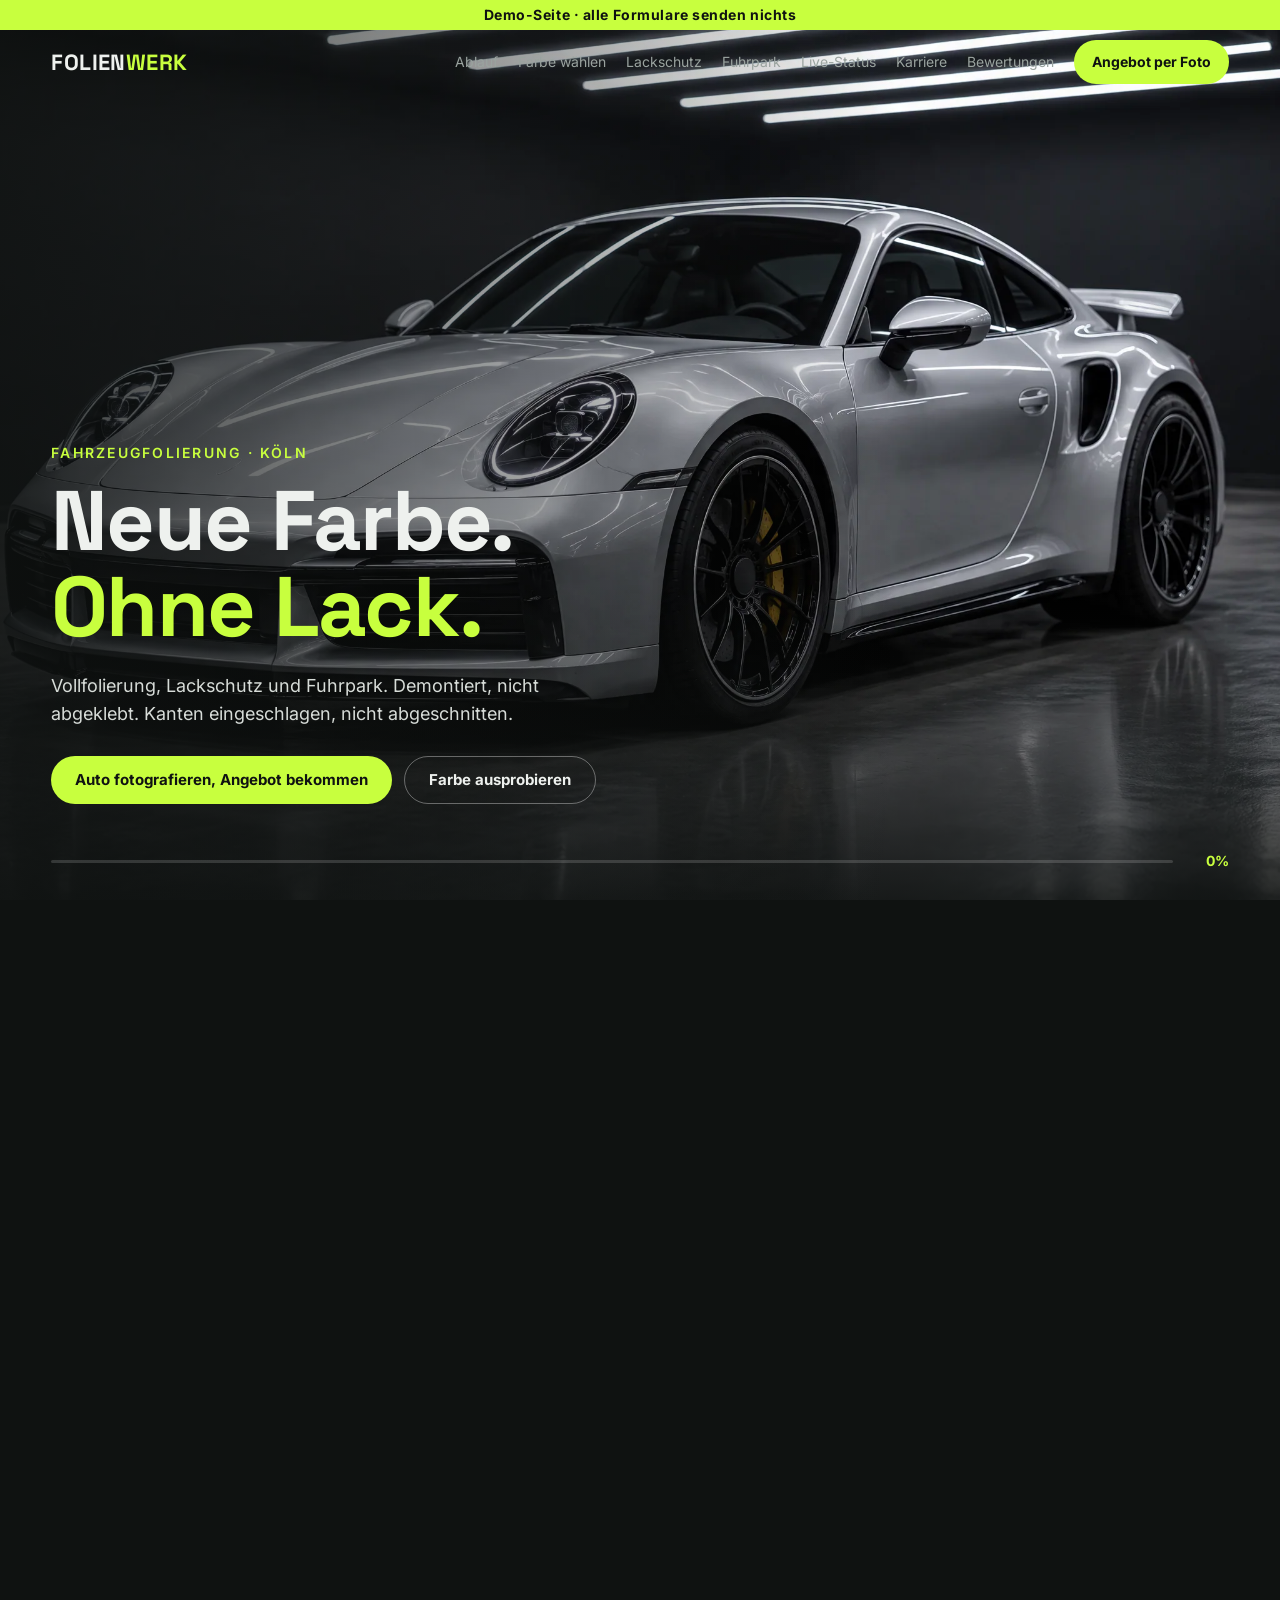
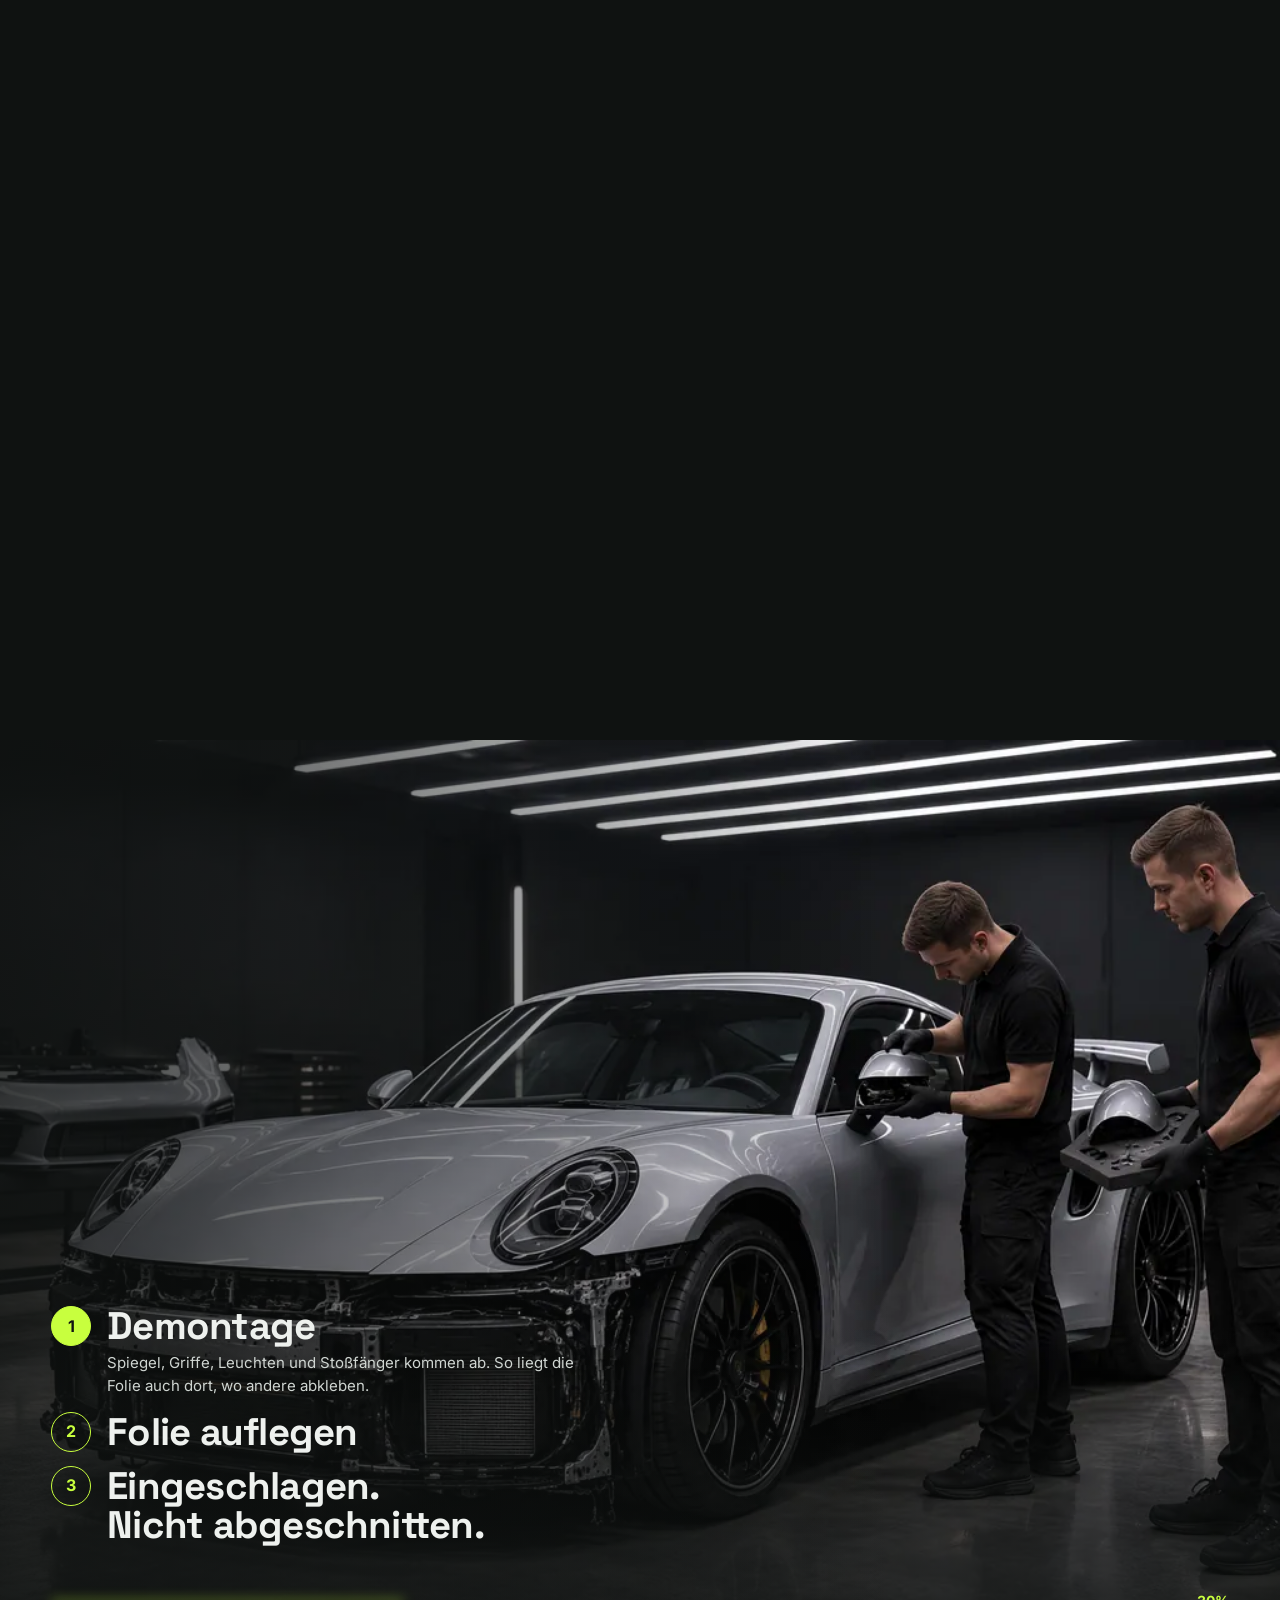
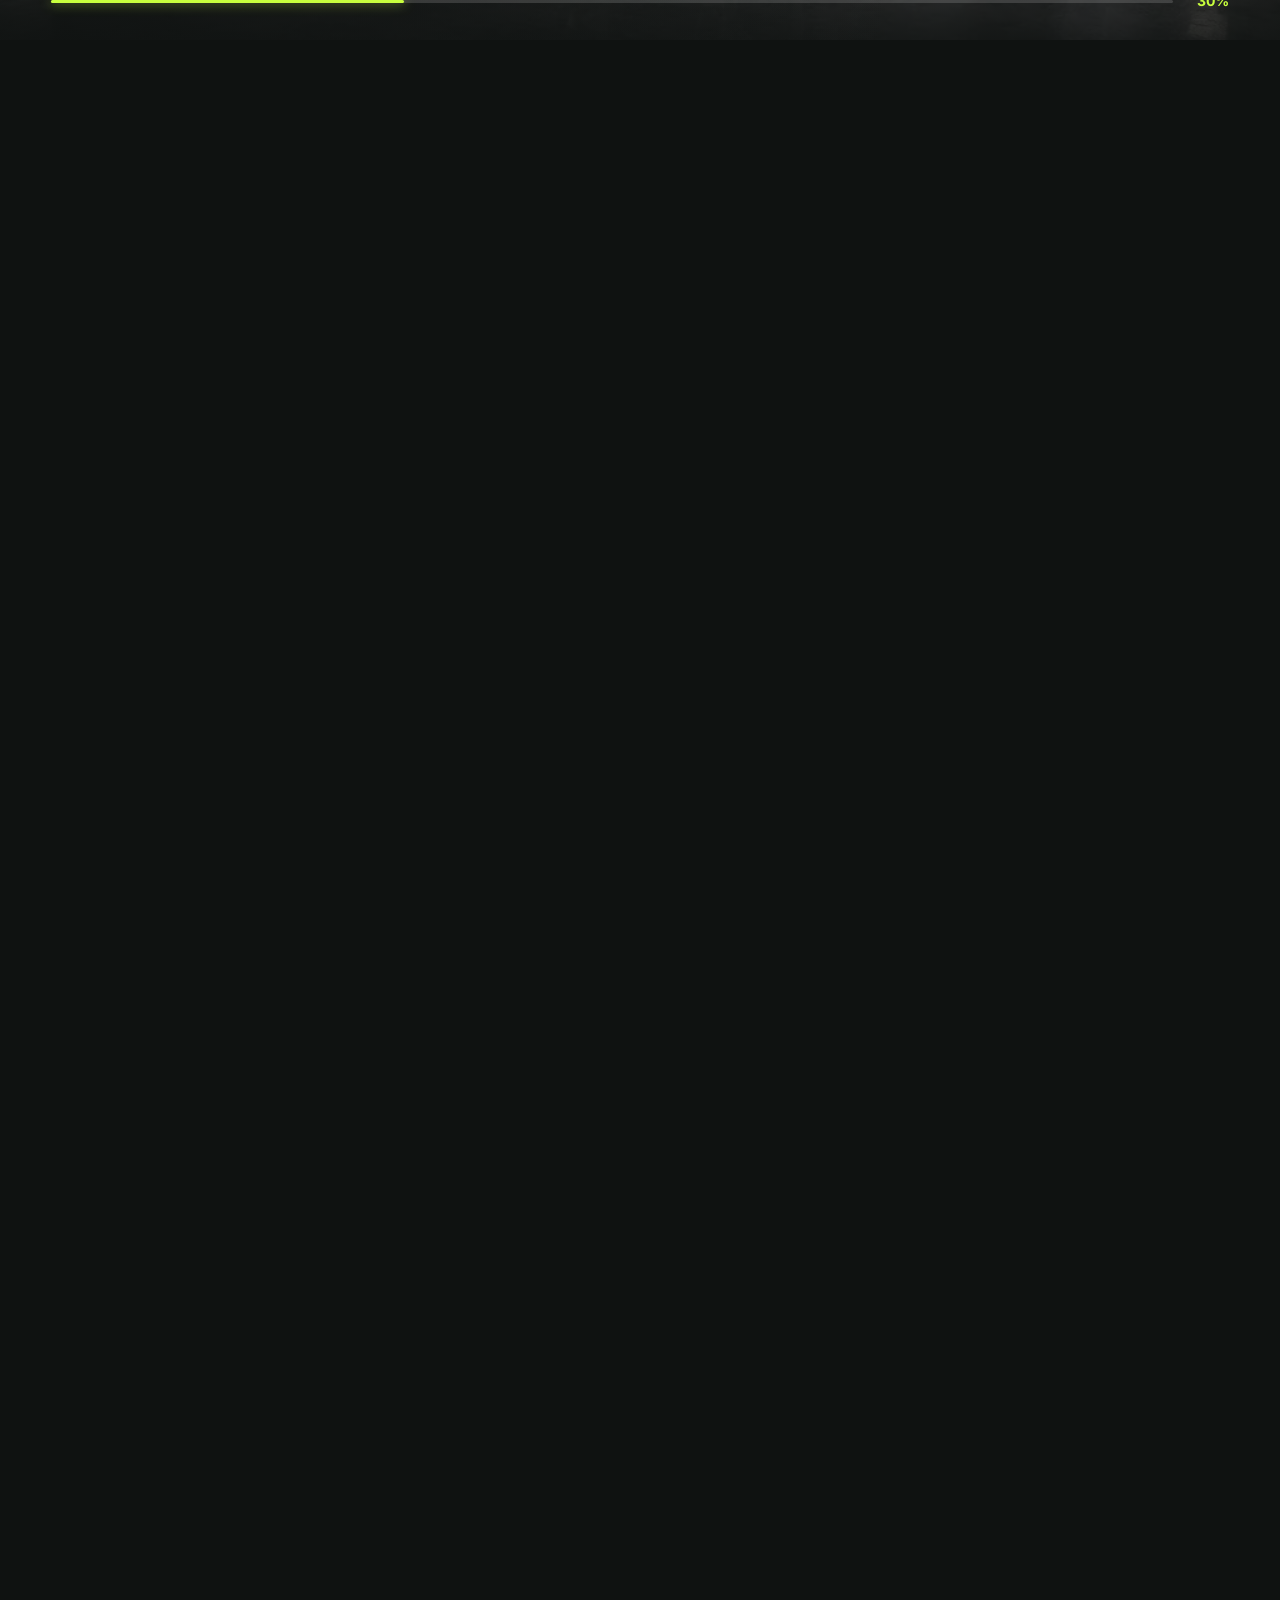
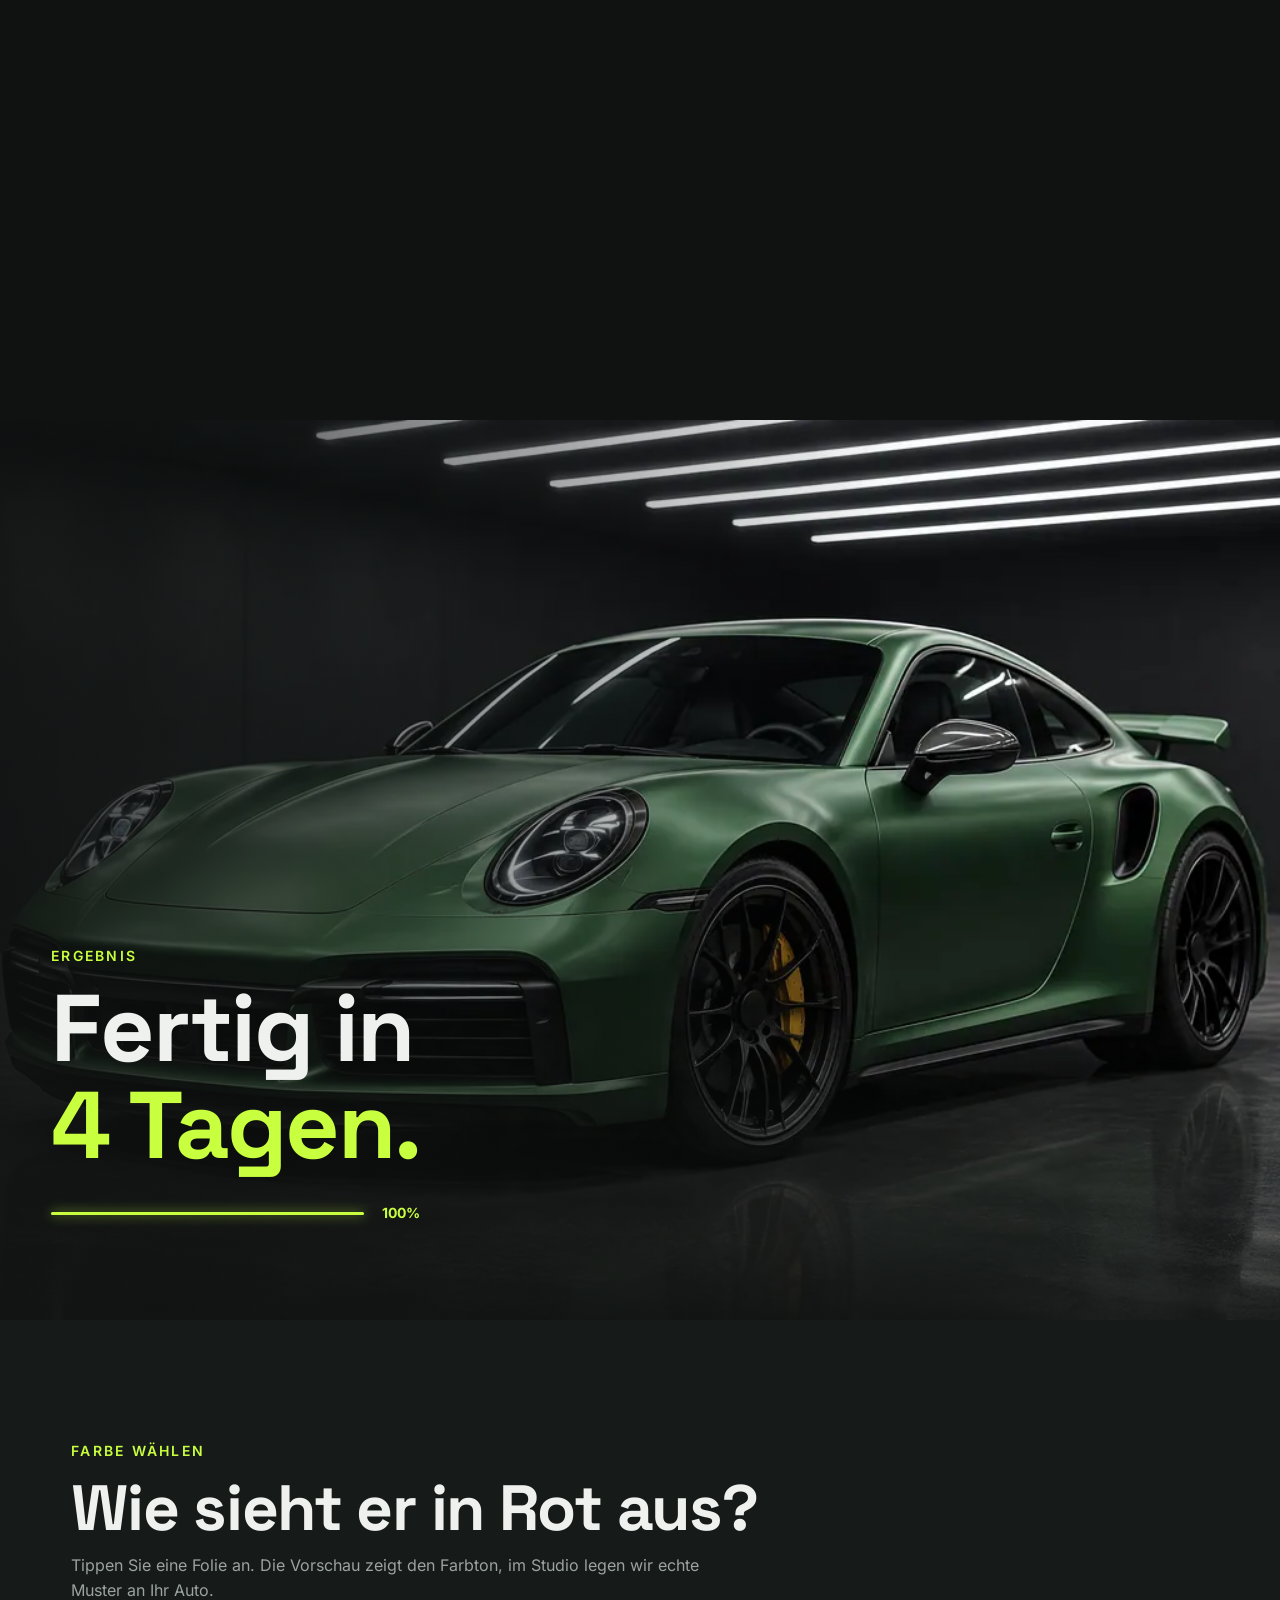
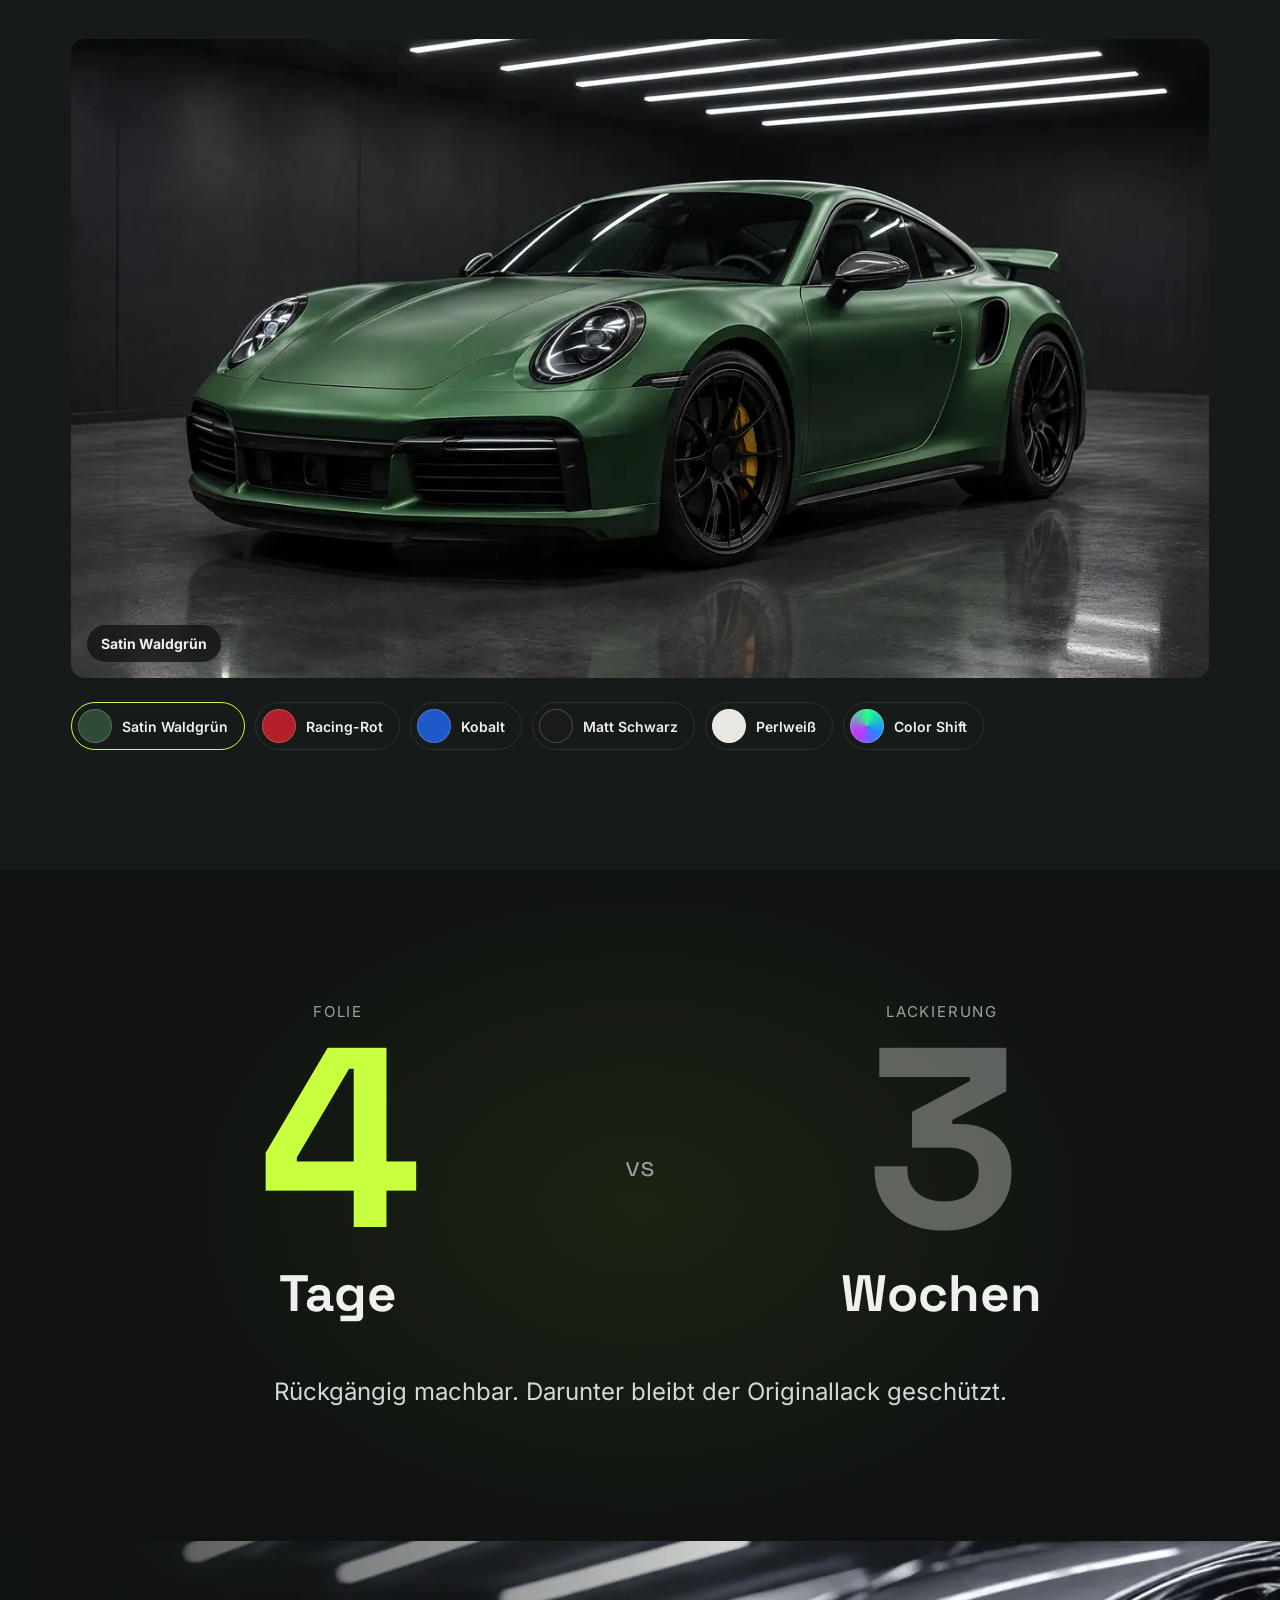
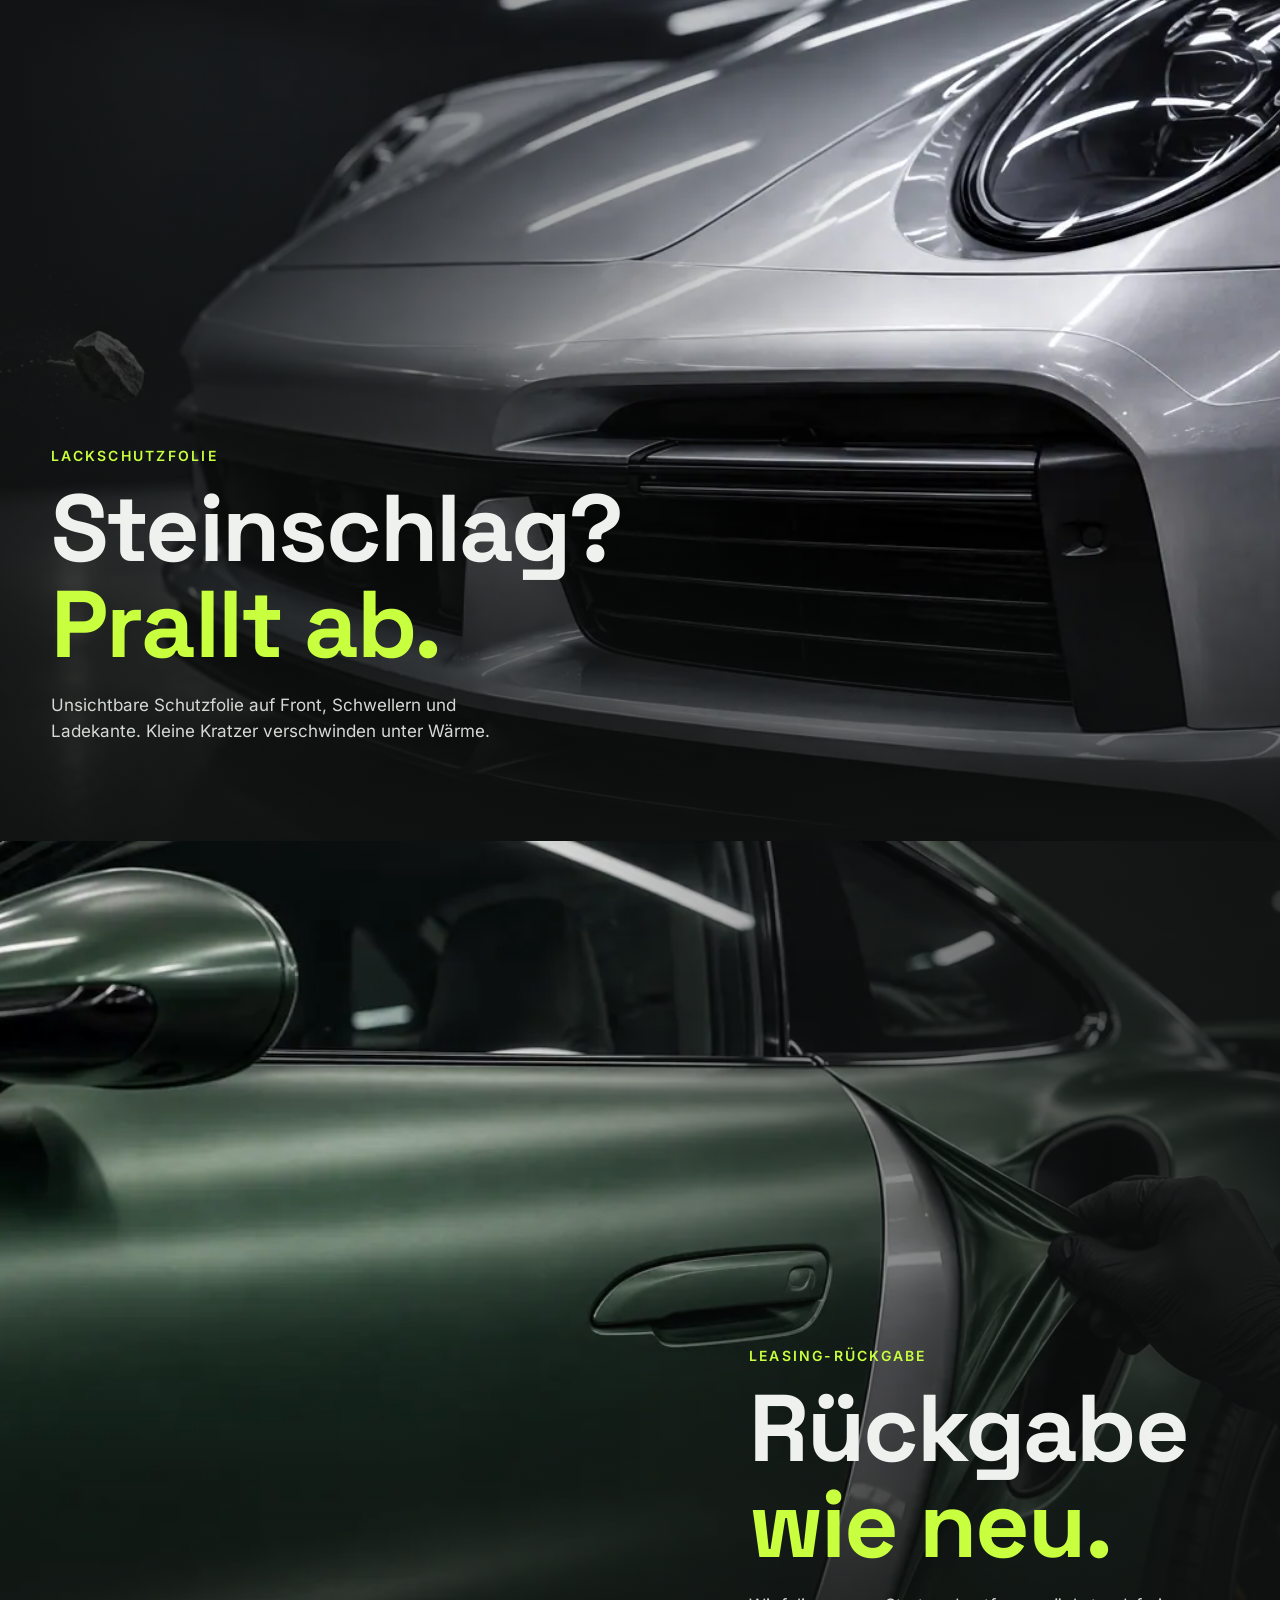
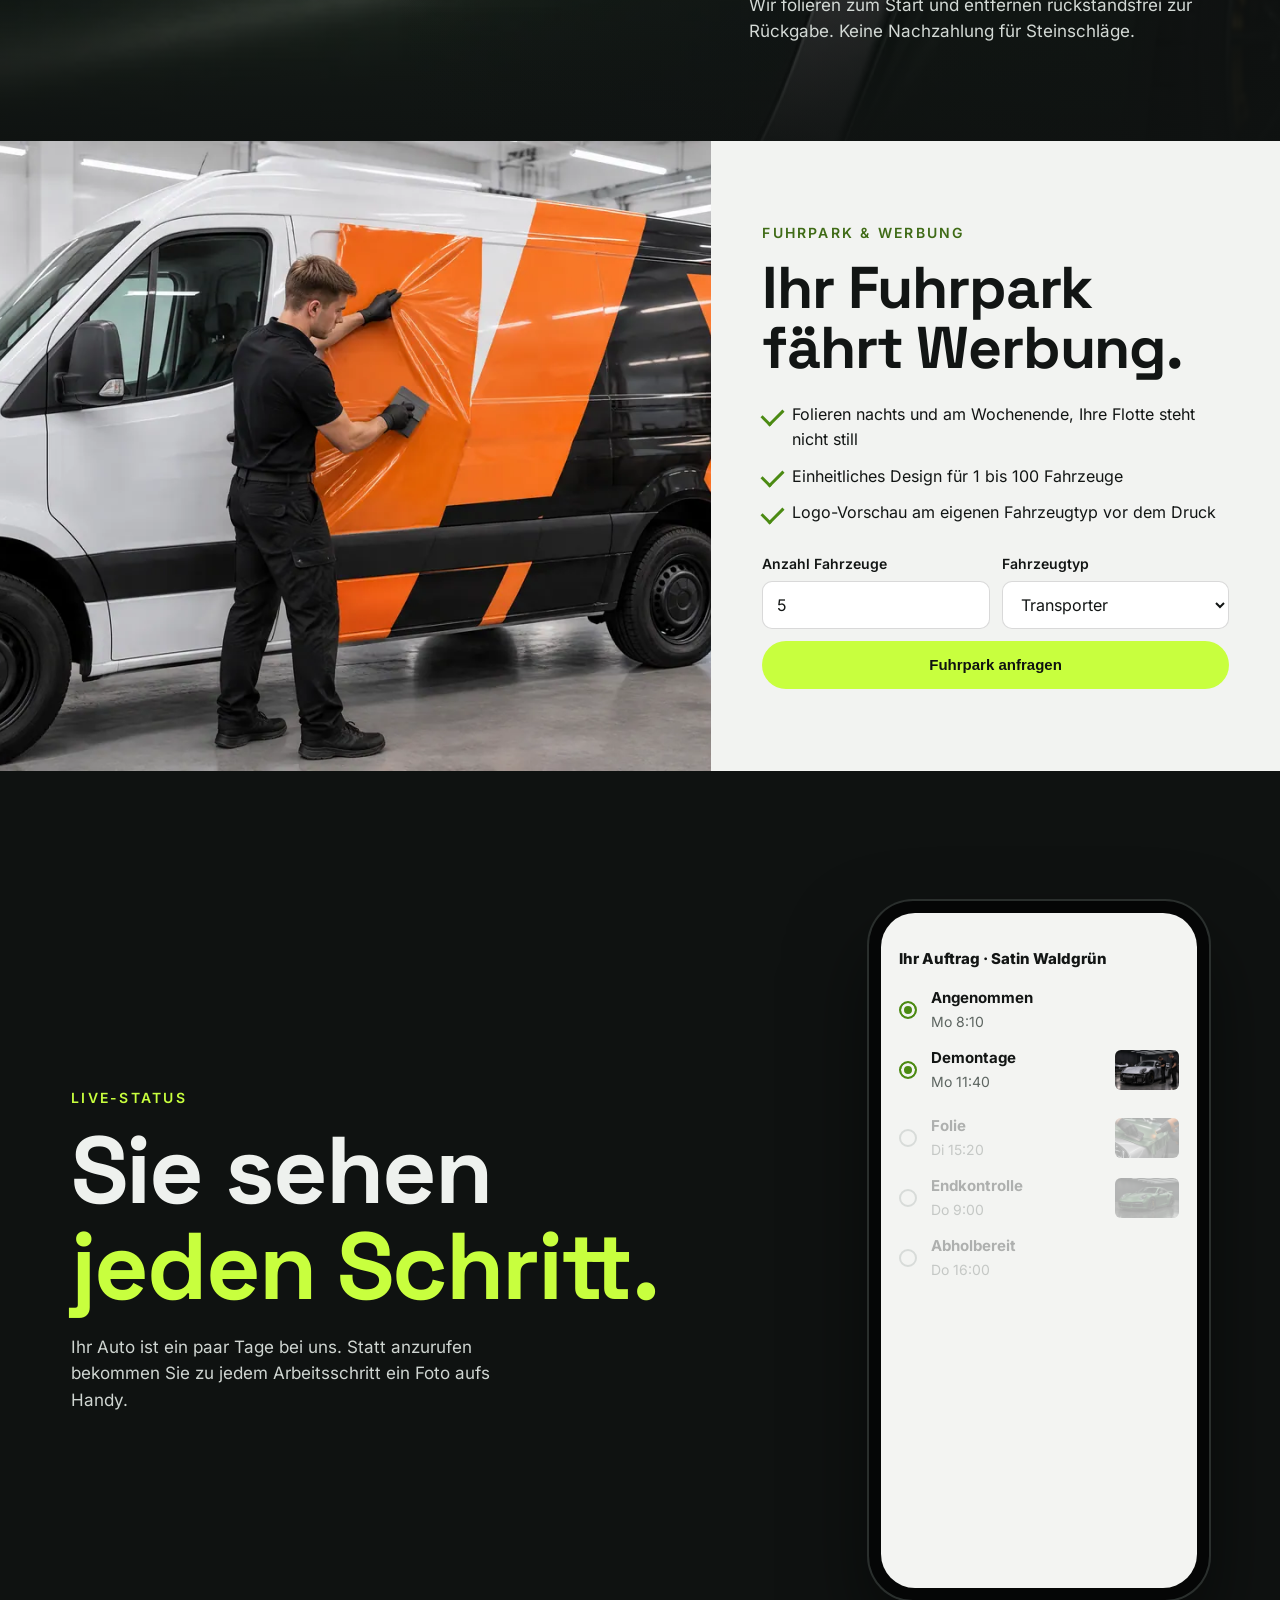
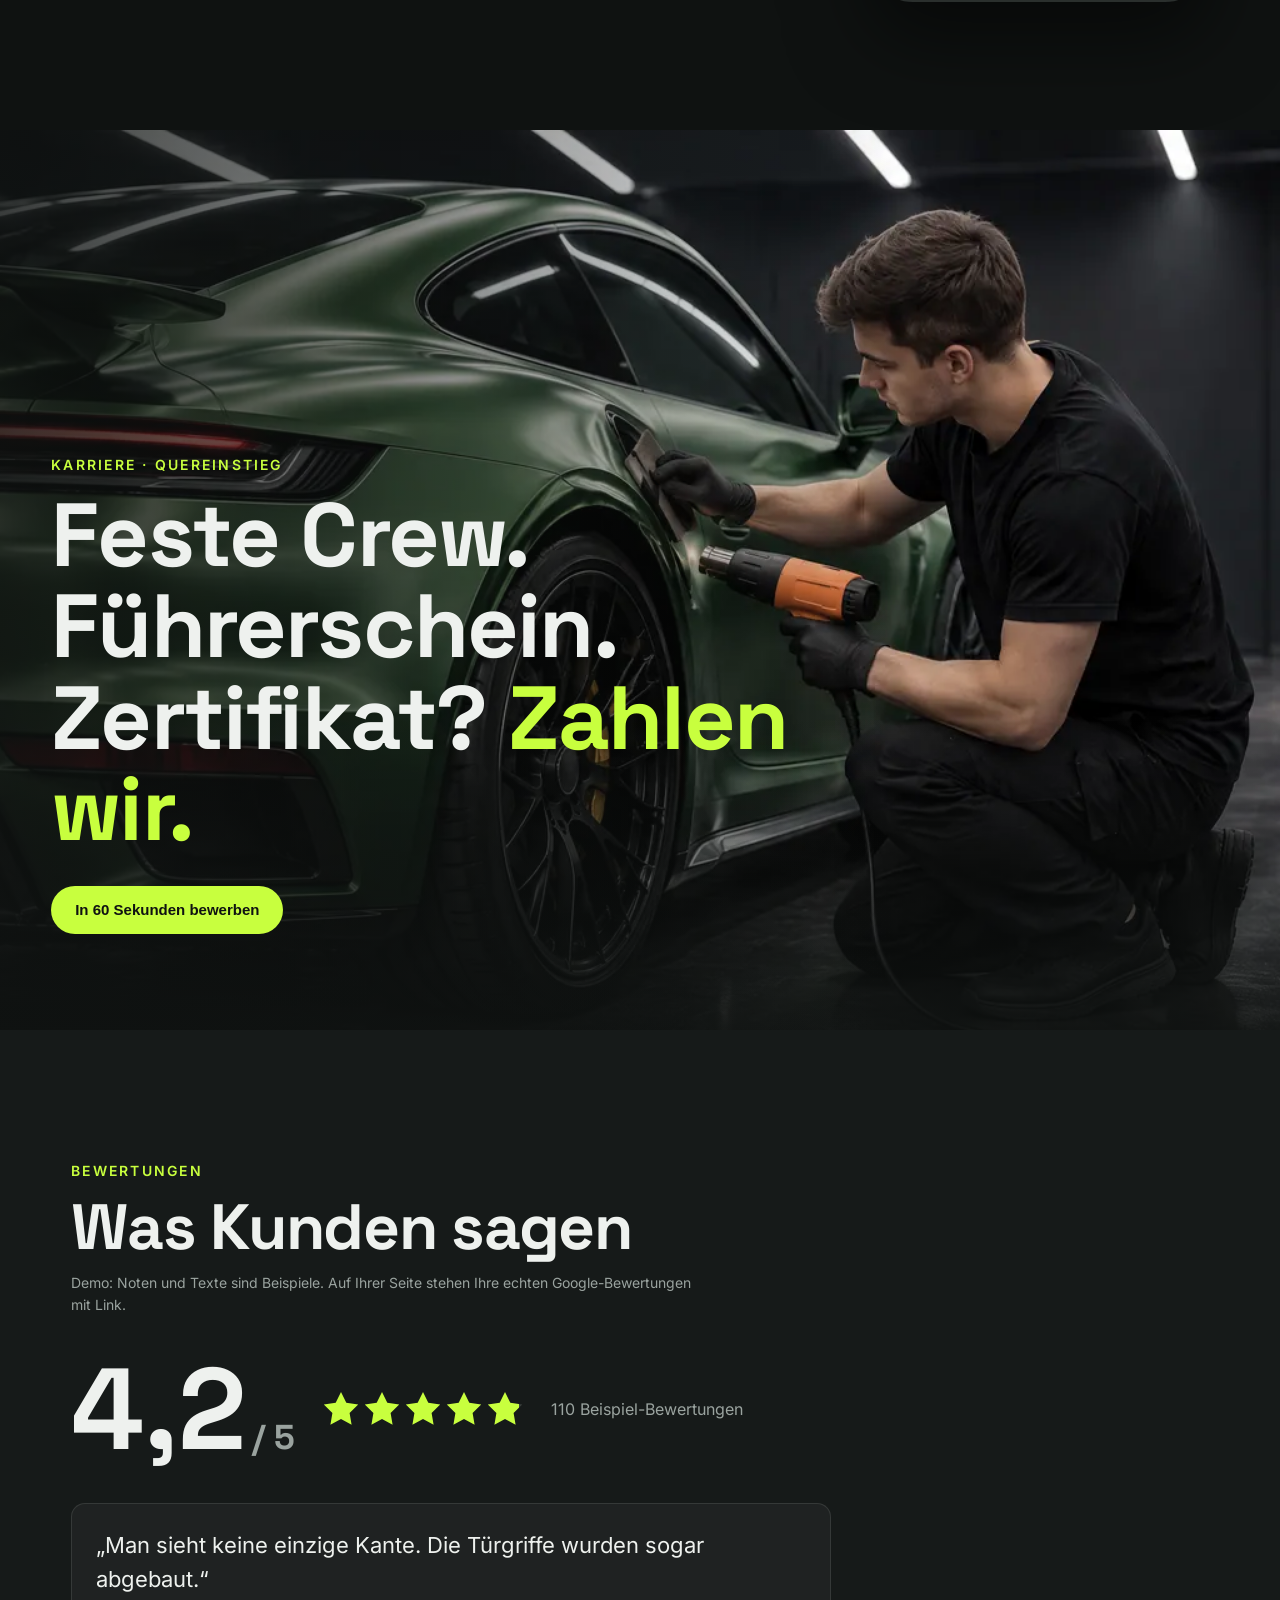
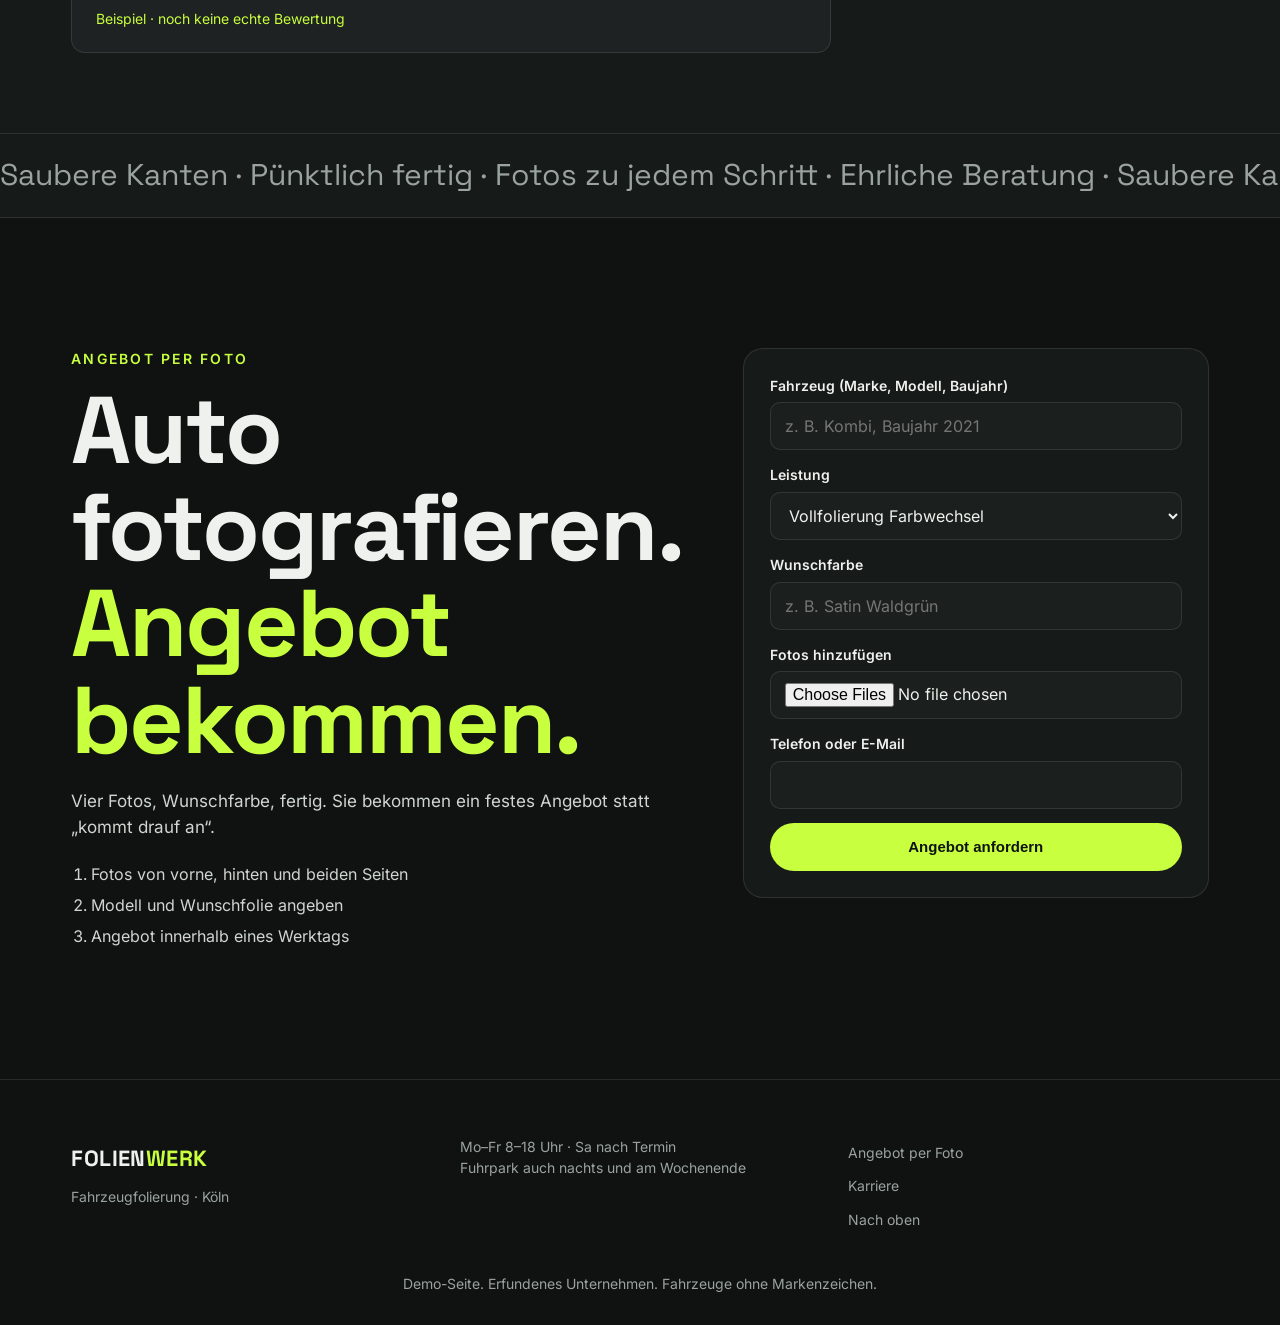
==== commit ae5ec79c: "Karriere: kein Meister, Quereinstieg + Zertifikat Co-Authored-By: Claude Opus 5.5 <noreply@anthropic" ====
--- a/site/index.html
+++ b/site/index.html
@@ -177,11 +177,11 @@
   <img class="pic-img" src="assets/img/ff9.webp" srcset="assets/img/ff9-m.webp 1280w, assets/img/ff9.webp 2560w" sizes="100vw" alt="Junger Folierer erwärmt mit dem Föhn eine Kante am grünen Sportwagen" loading="lazy">
   <div class="shade"></div>
   <div class="career-copy">
-    <p class="kicker">Karriere · Ausbildung</p>
+    <p class="kicker">Karriere · Quereinstieg</p>
     <div class="kinetic">
       <p class="k">Feste Crew.</p>
       <p class="k">Führerschein.</p>
-      <p class="k">Meister? <span class="acc">Zahlen wir.</span></p>
+      <p class="k">Zertifikat? <span class="acc">Zahlen wir.</span></p>
     </div>
     <button class="btn" id="applyBtn" type="button">In 60 Sekunden bewerben</button>
   </div>
@@ -245,7 +245,7 @@
     <p class="kicker">In 60 Sekunden bewerben</p>
     <h3 id="applyH">Kein Anschreiben. Nur drei Fragen.</h3>
     <form class="form" data-demo>
-      <label>Ich interessiere mich für<select><option>Ausbildung Fahrzeuglackierer/in – Folie</option><option>Folierer/in (Quereinstieg)</option><option>Werkstatt-Helfer/in</option></select></label>
+      <label>Ich interessiere mich für<select><option>Folierer/in (Quereinstieg, wir lernen dich an)</option><option>Ausbildung Fahrzeuglackierer/in</option><option>Ausbildung Schilder- und Lichtreklamehersteller/in</option><option>Werkstatt-Helfer/in</option></select></label>
       <label>Name<input type="text" autocomplete="off"></label>
       <label>Telefon (wir rufen zurück)<input type="tel" autocomplete="off"></label>
       <button class="btn" type="submit">Abschicken</button>
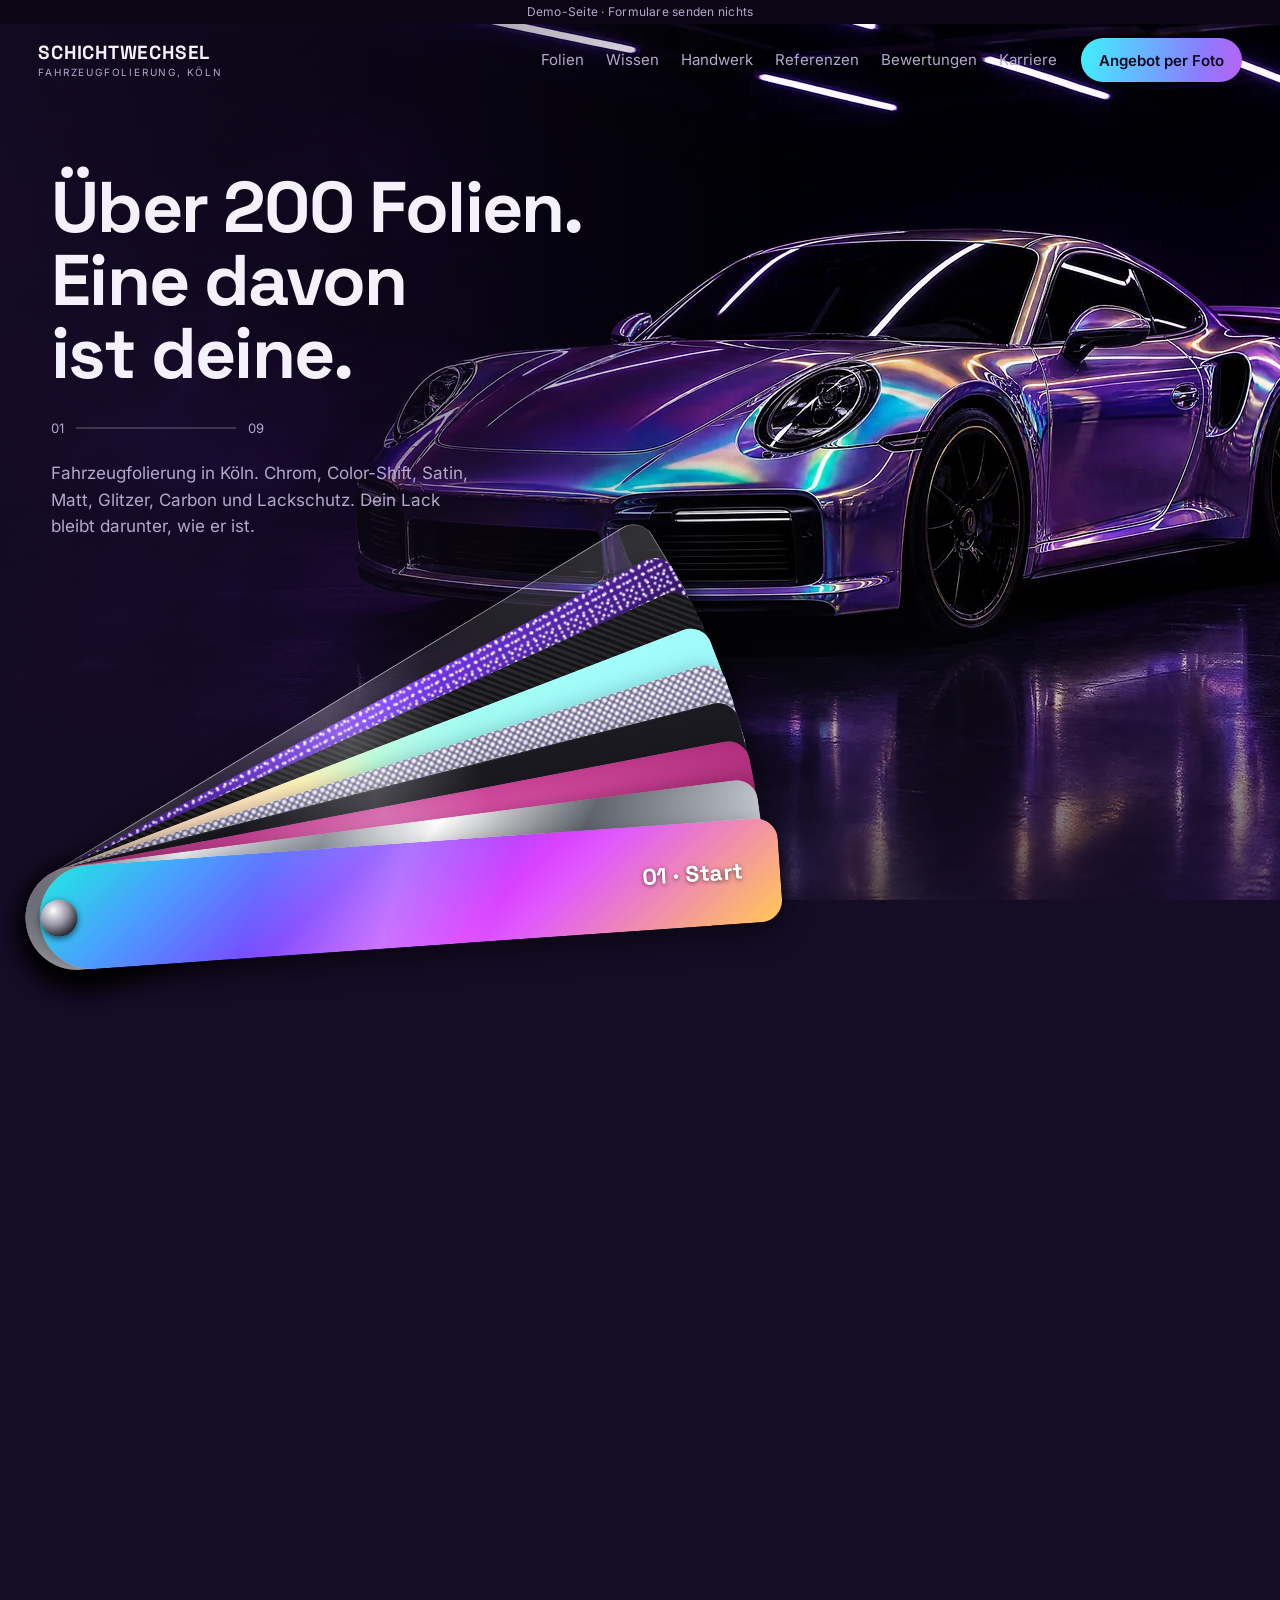
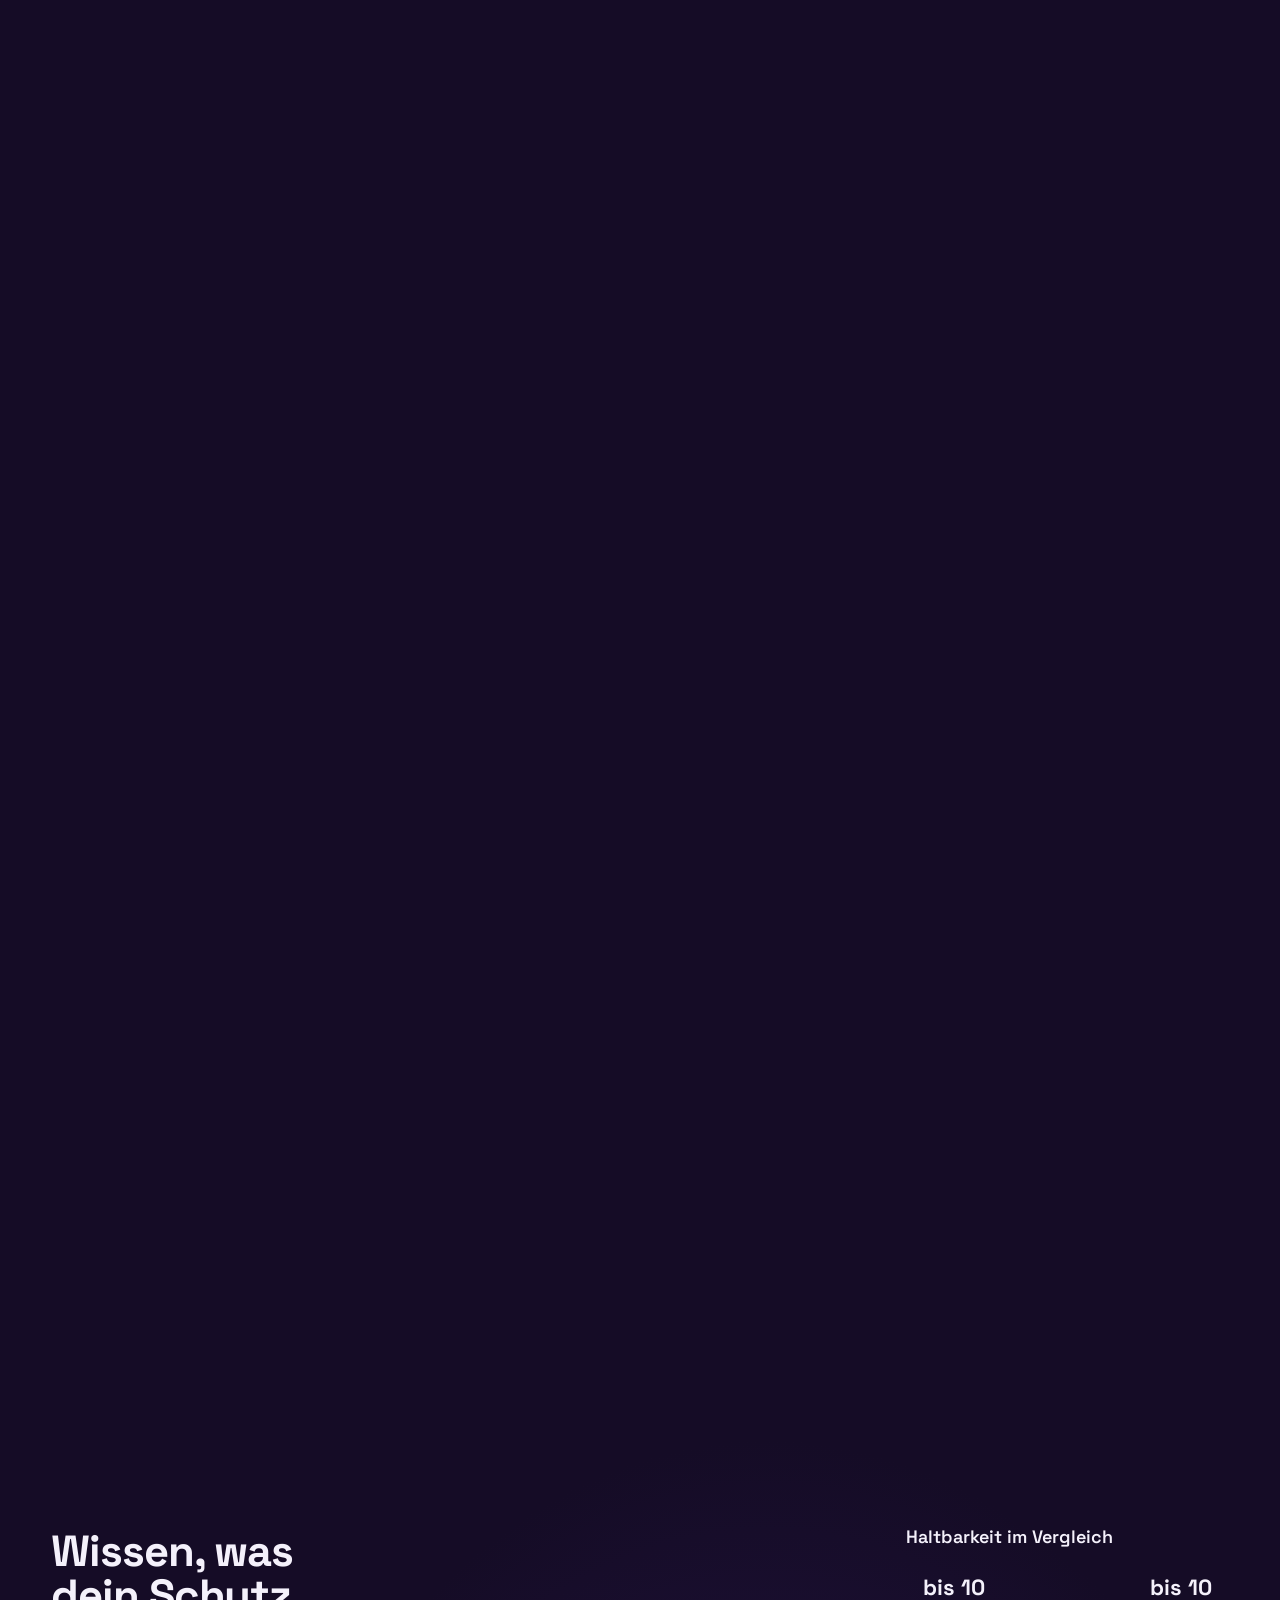
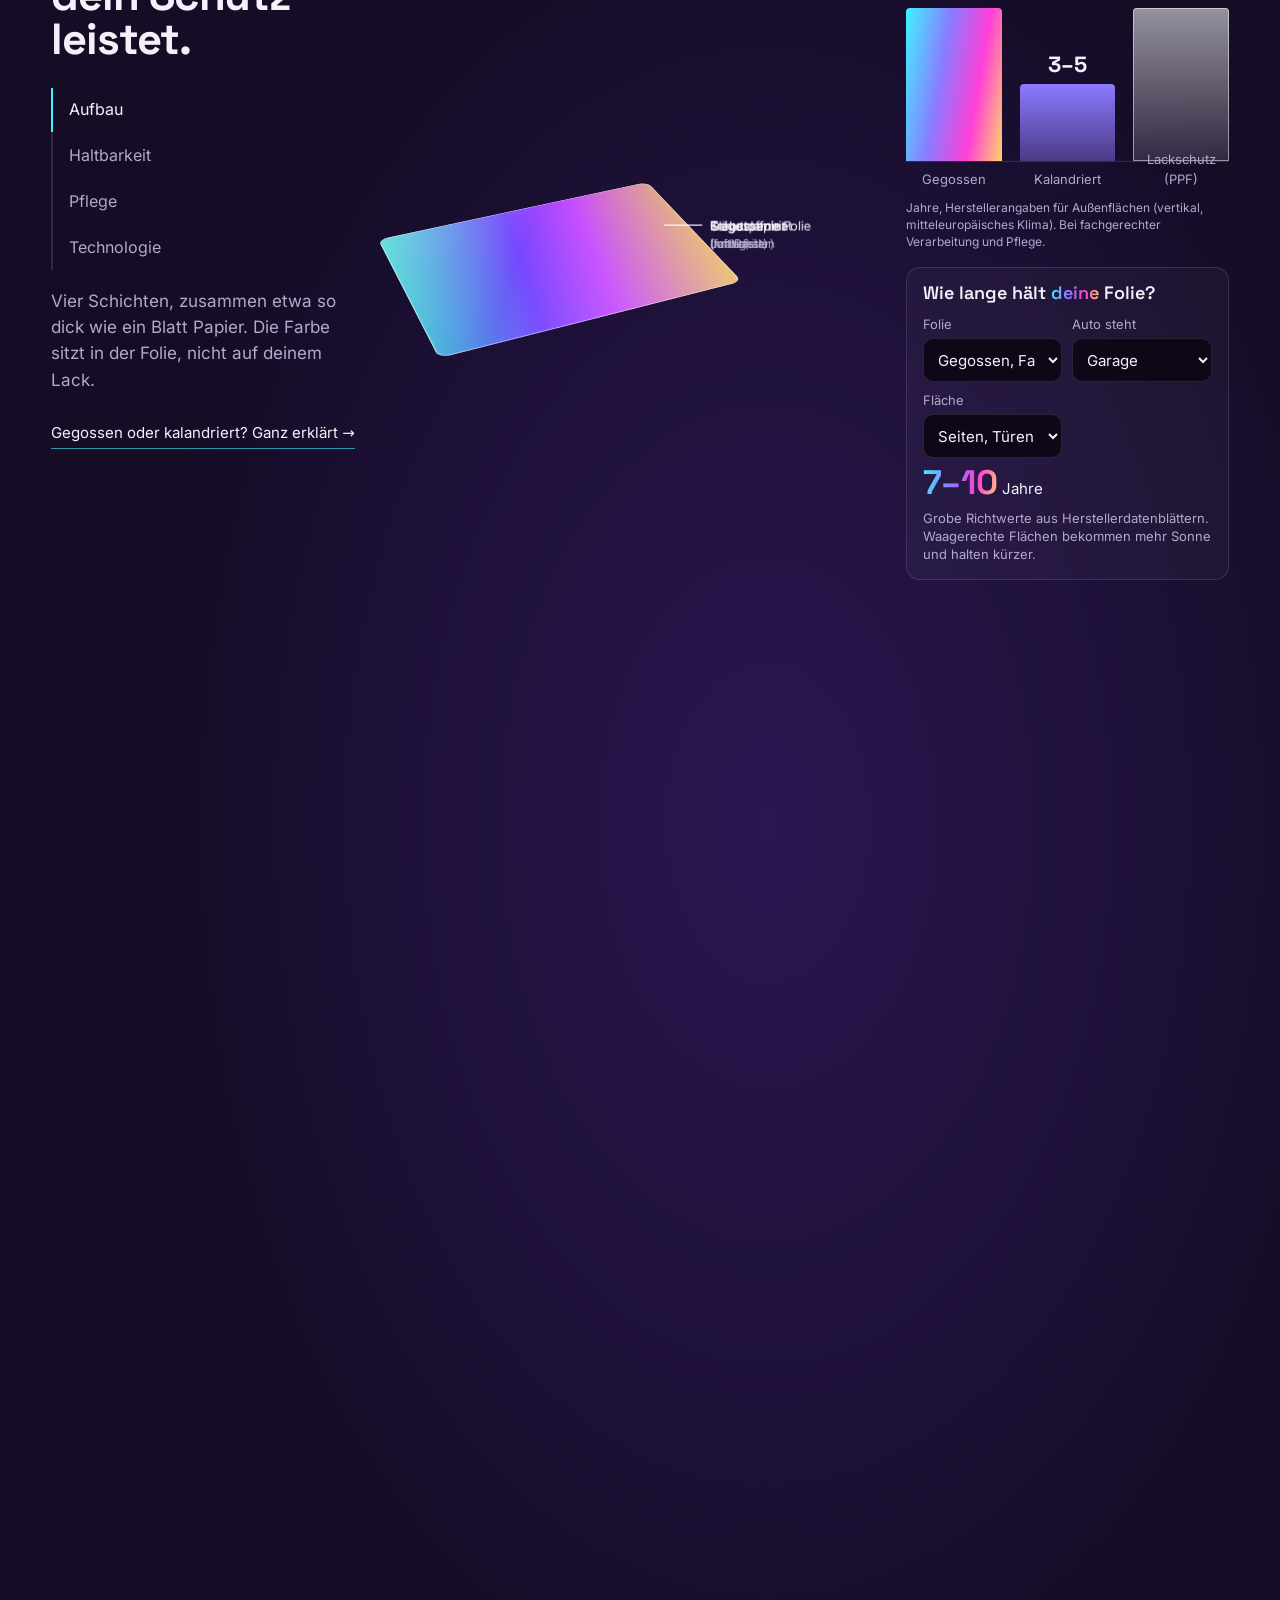
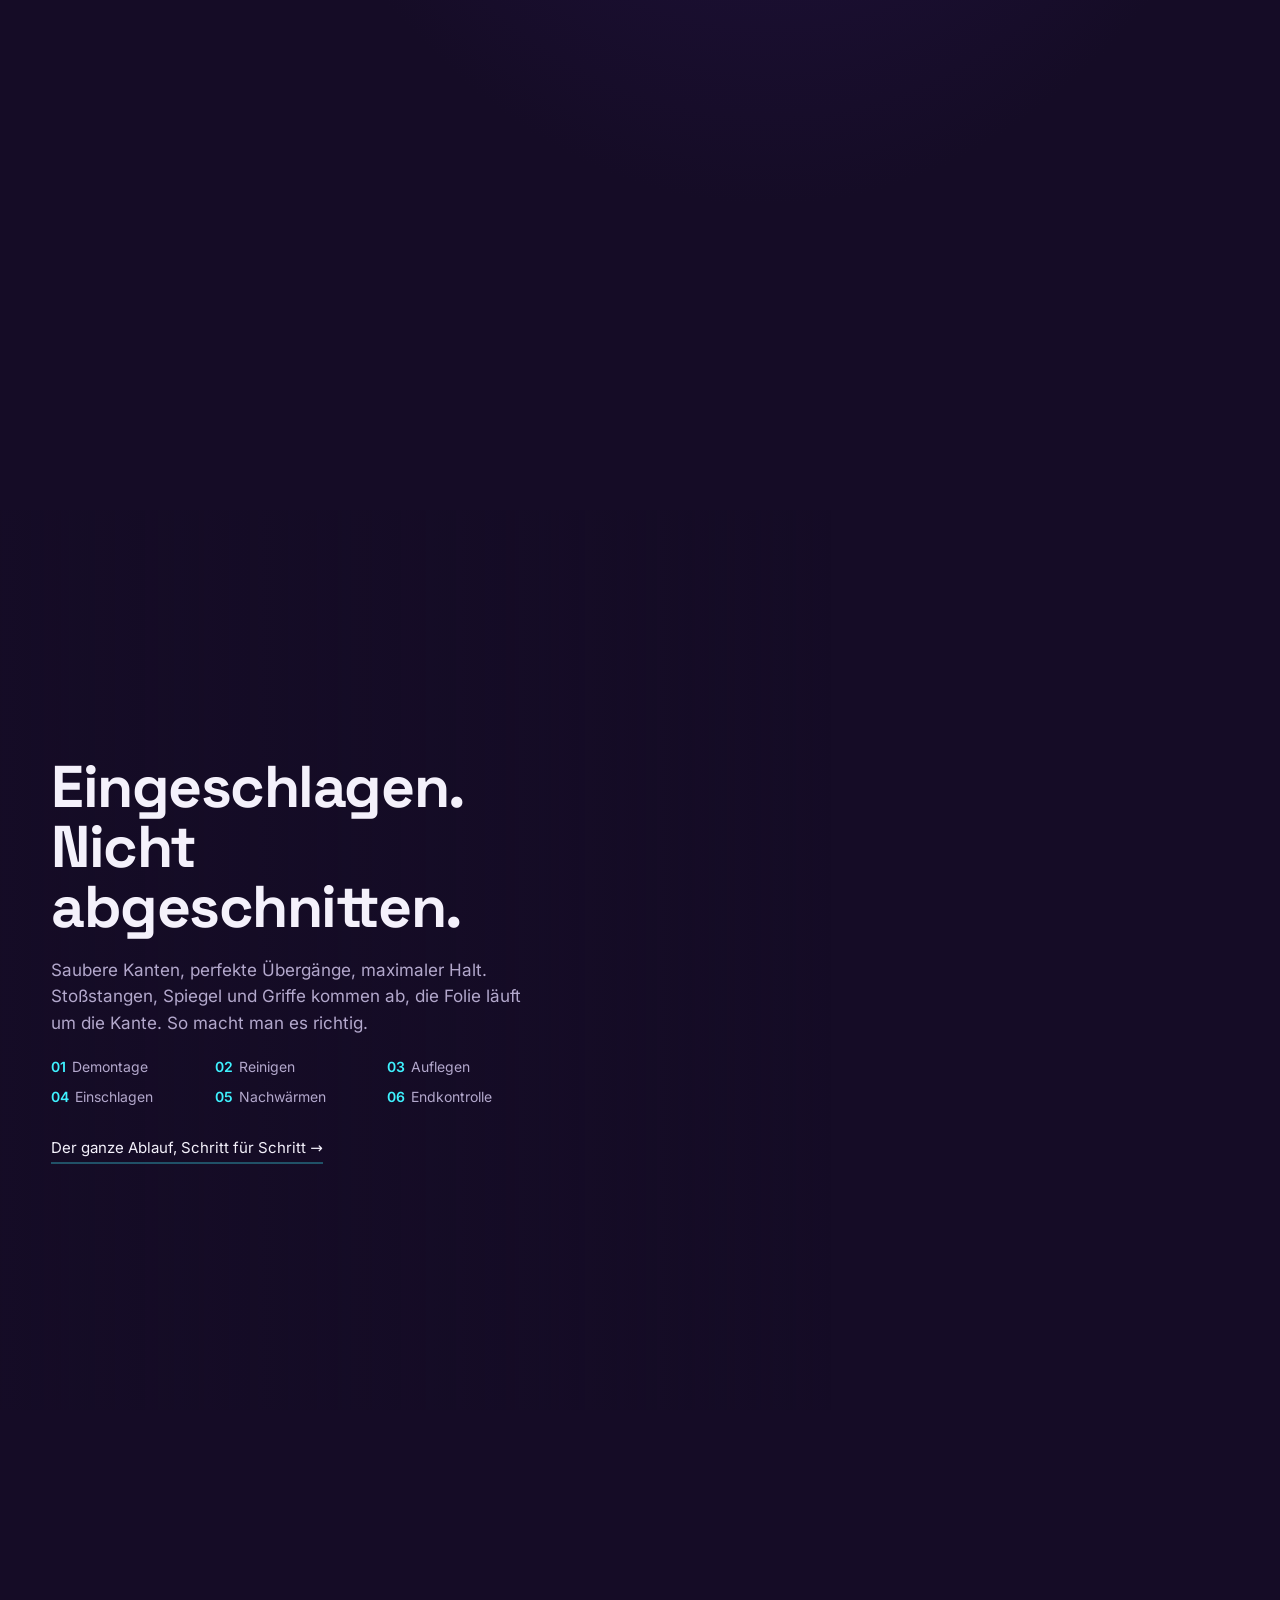
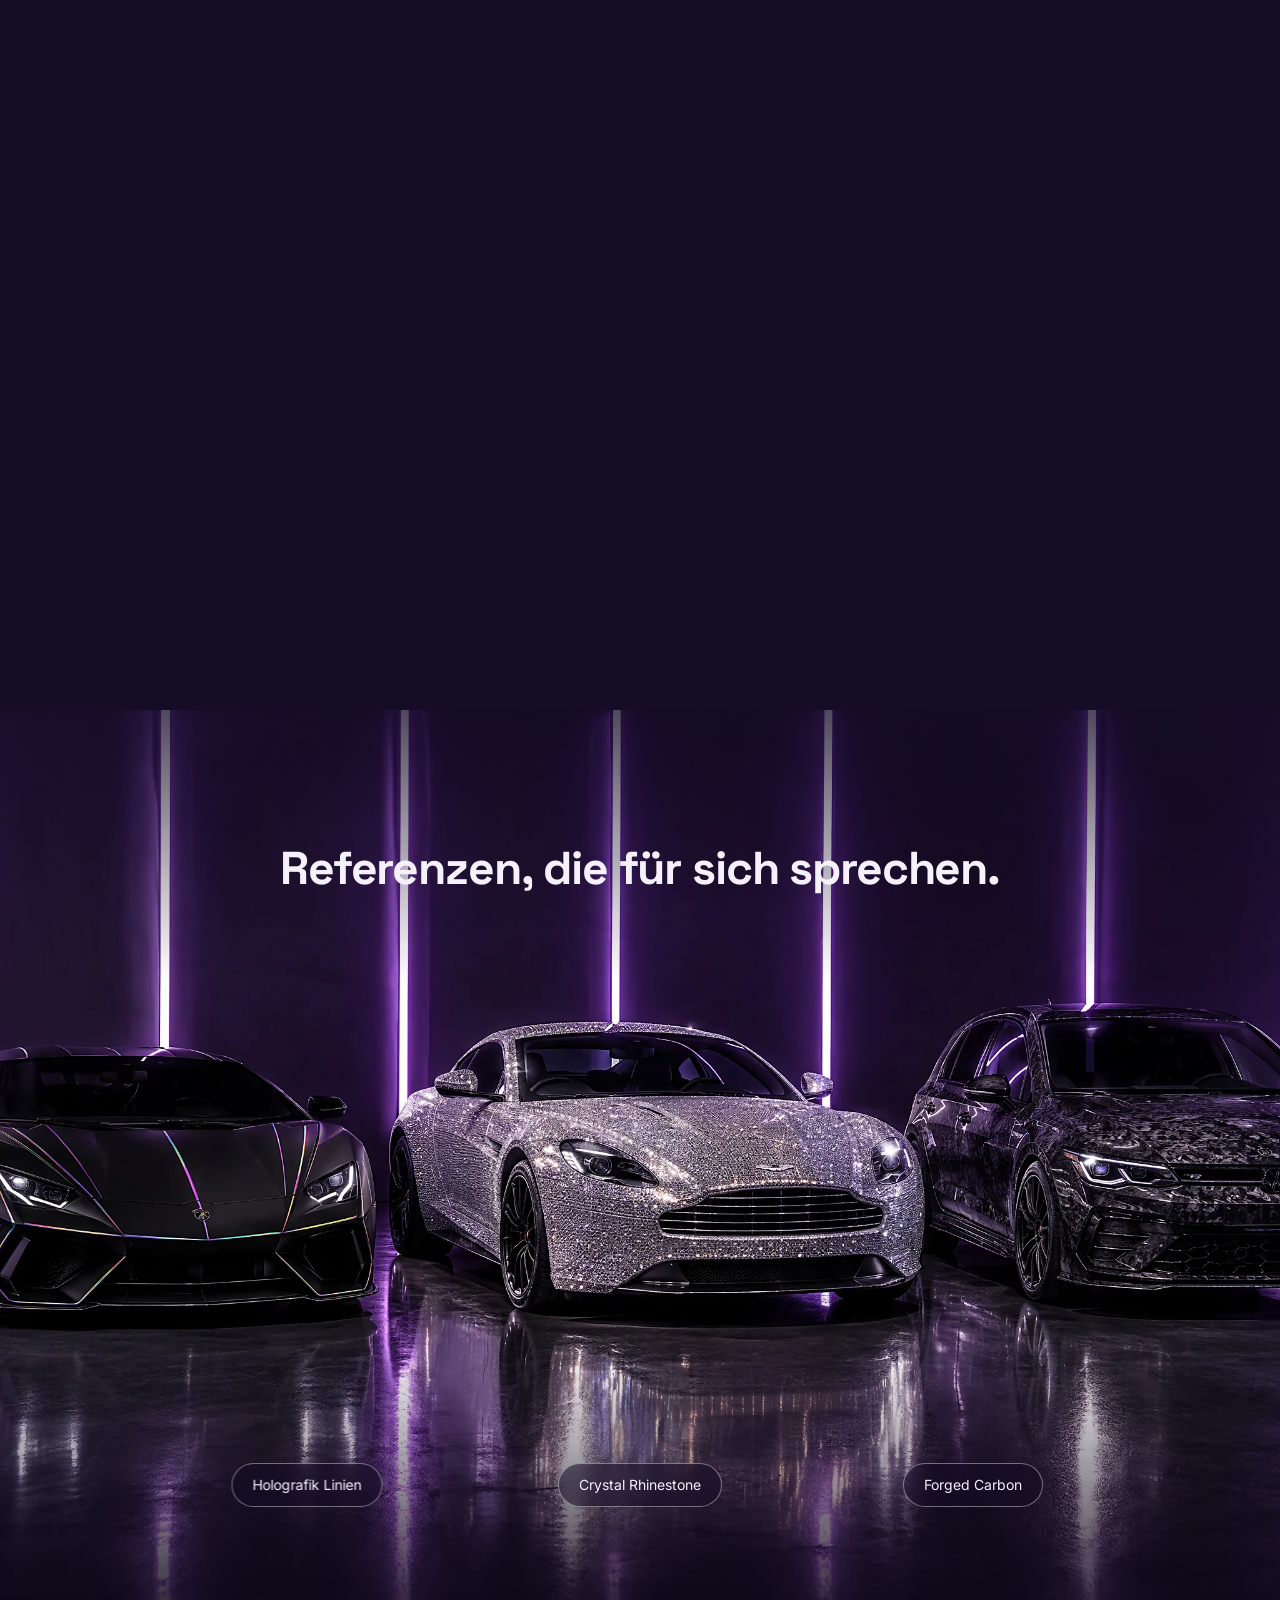
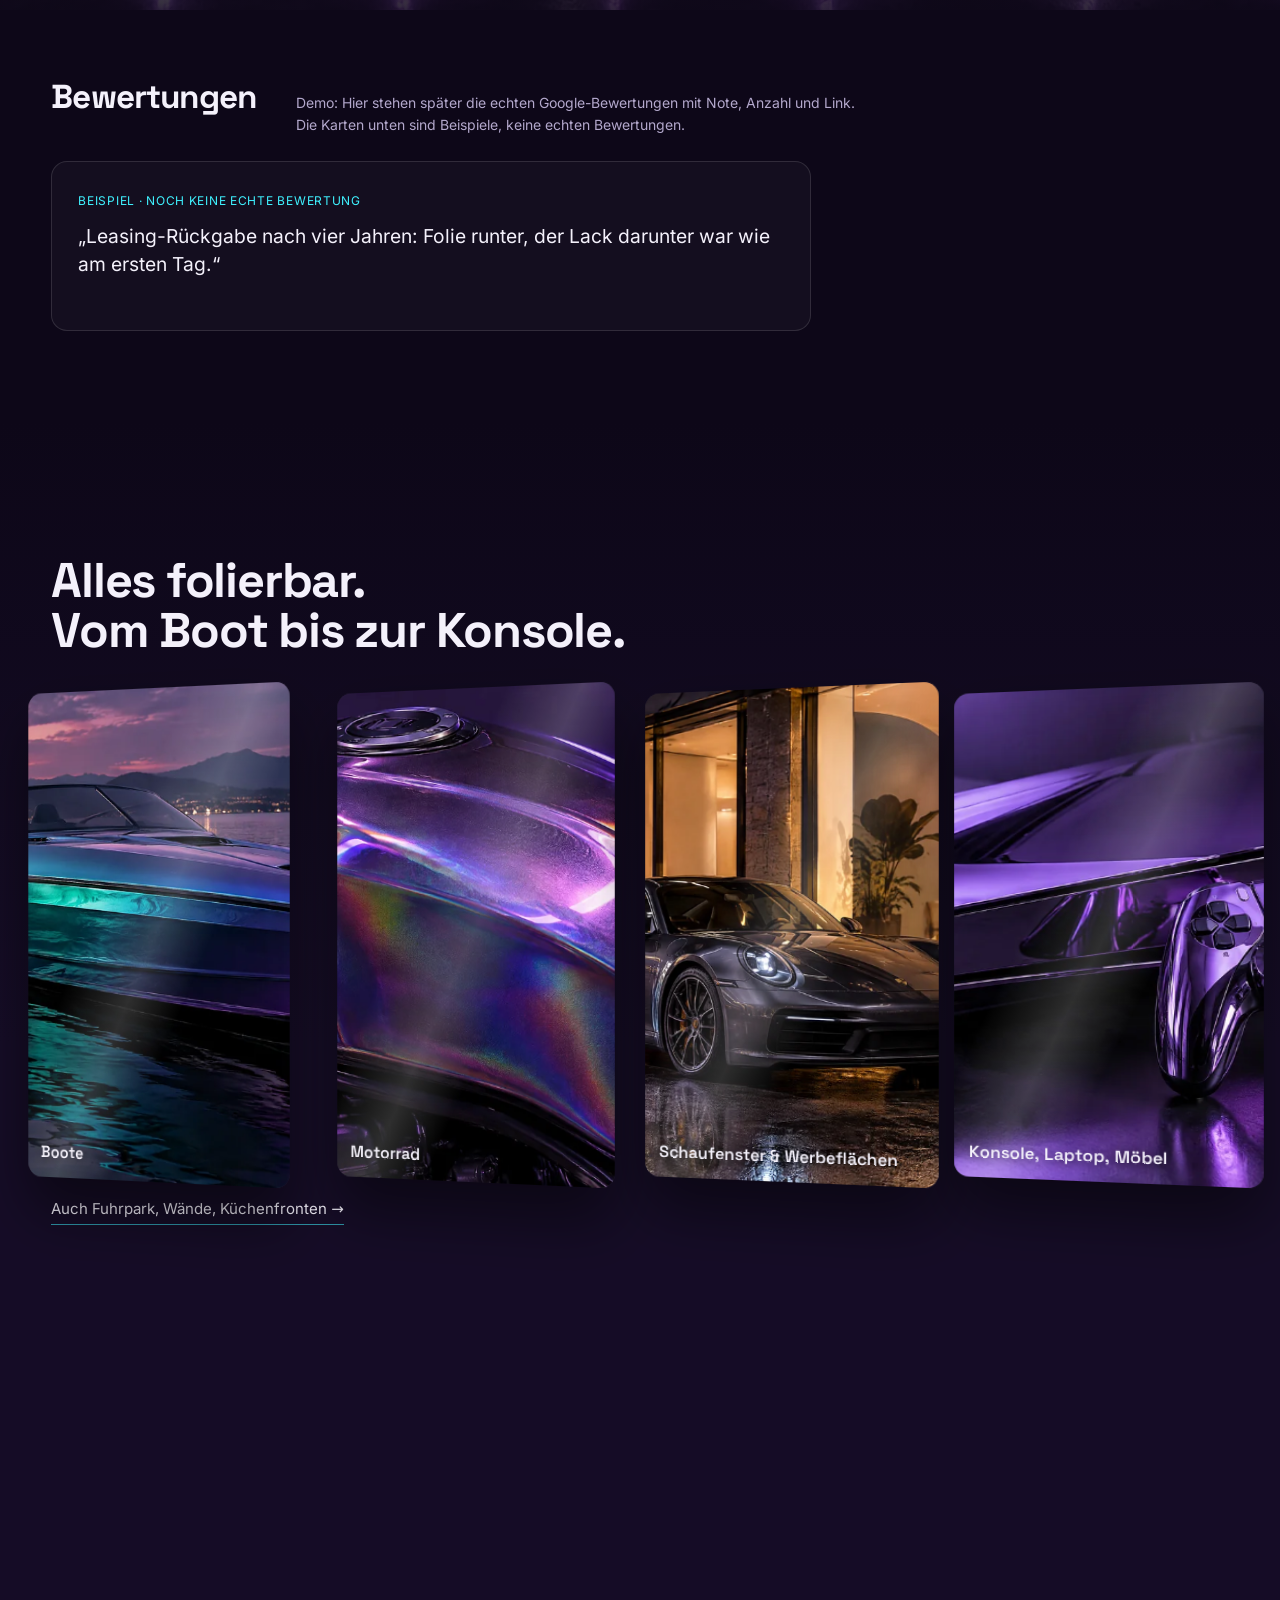
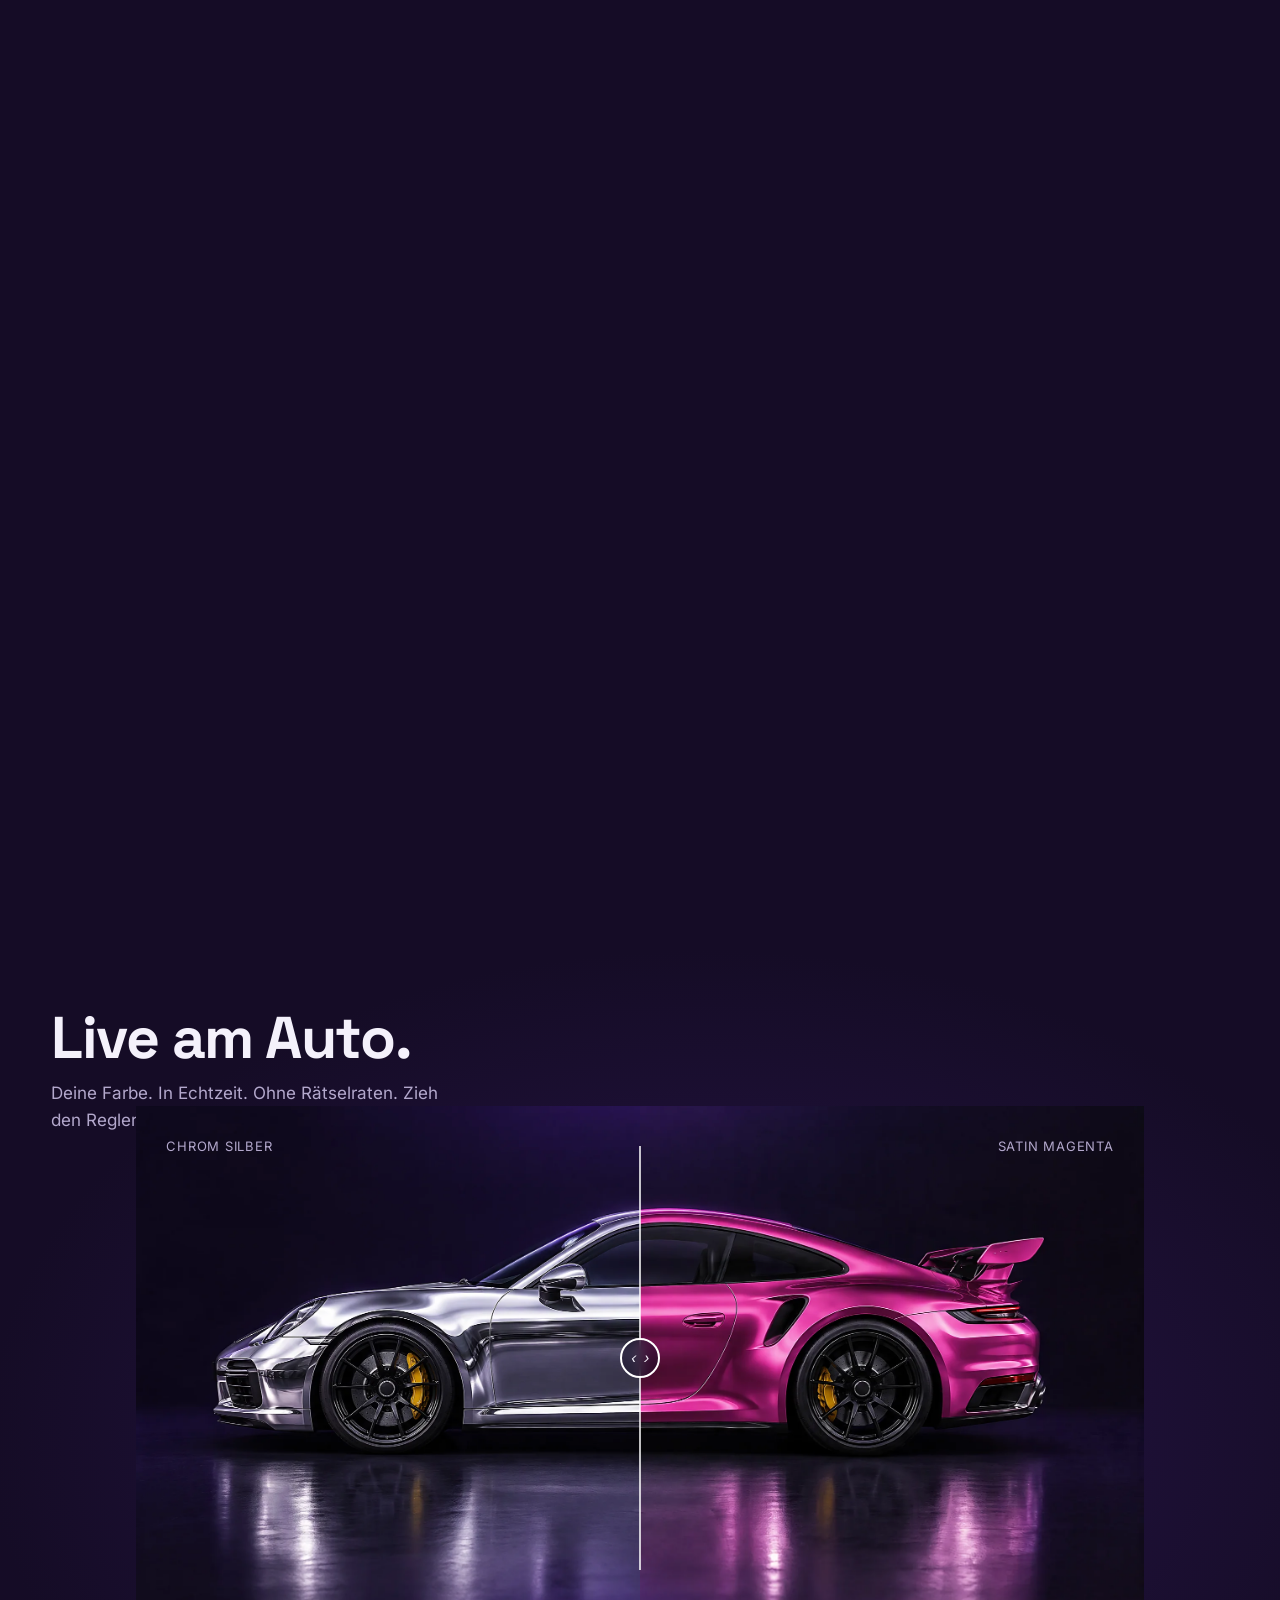
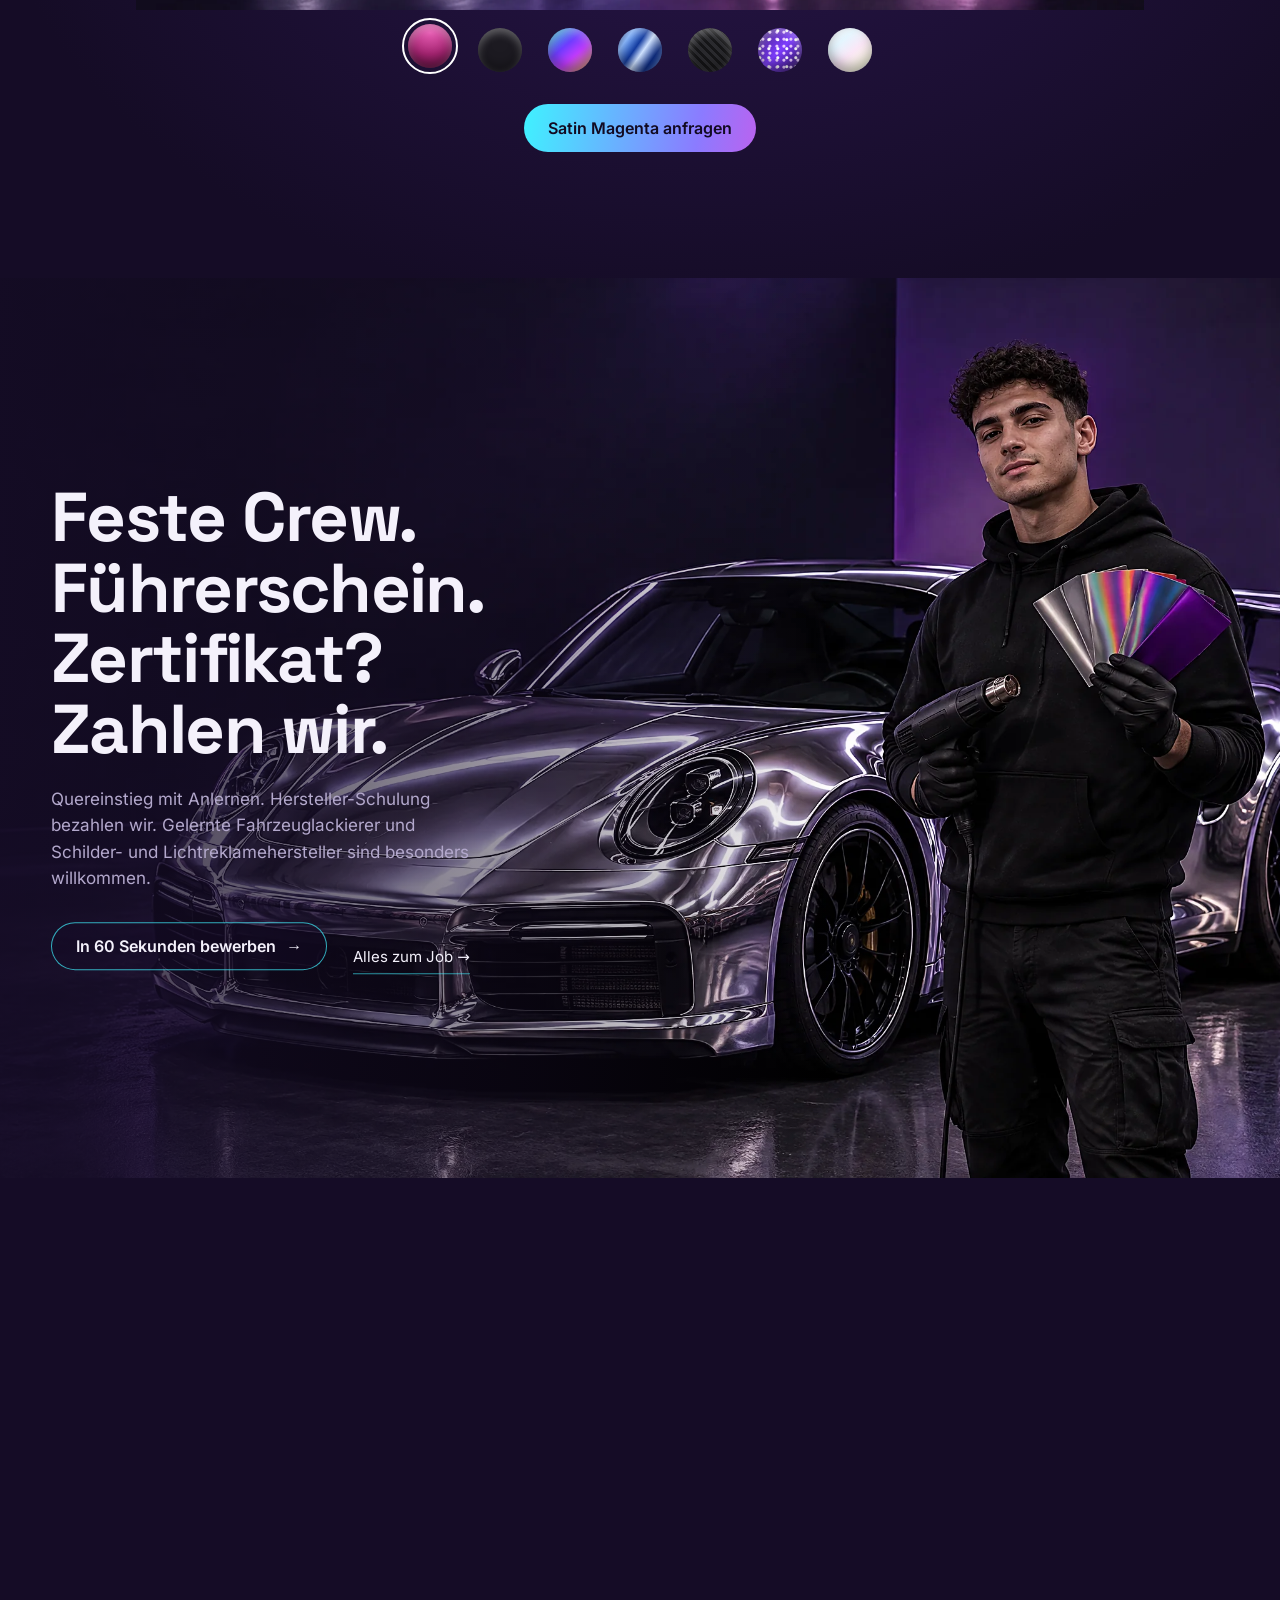
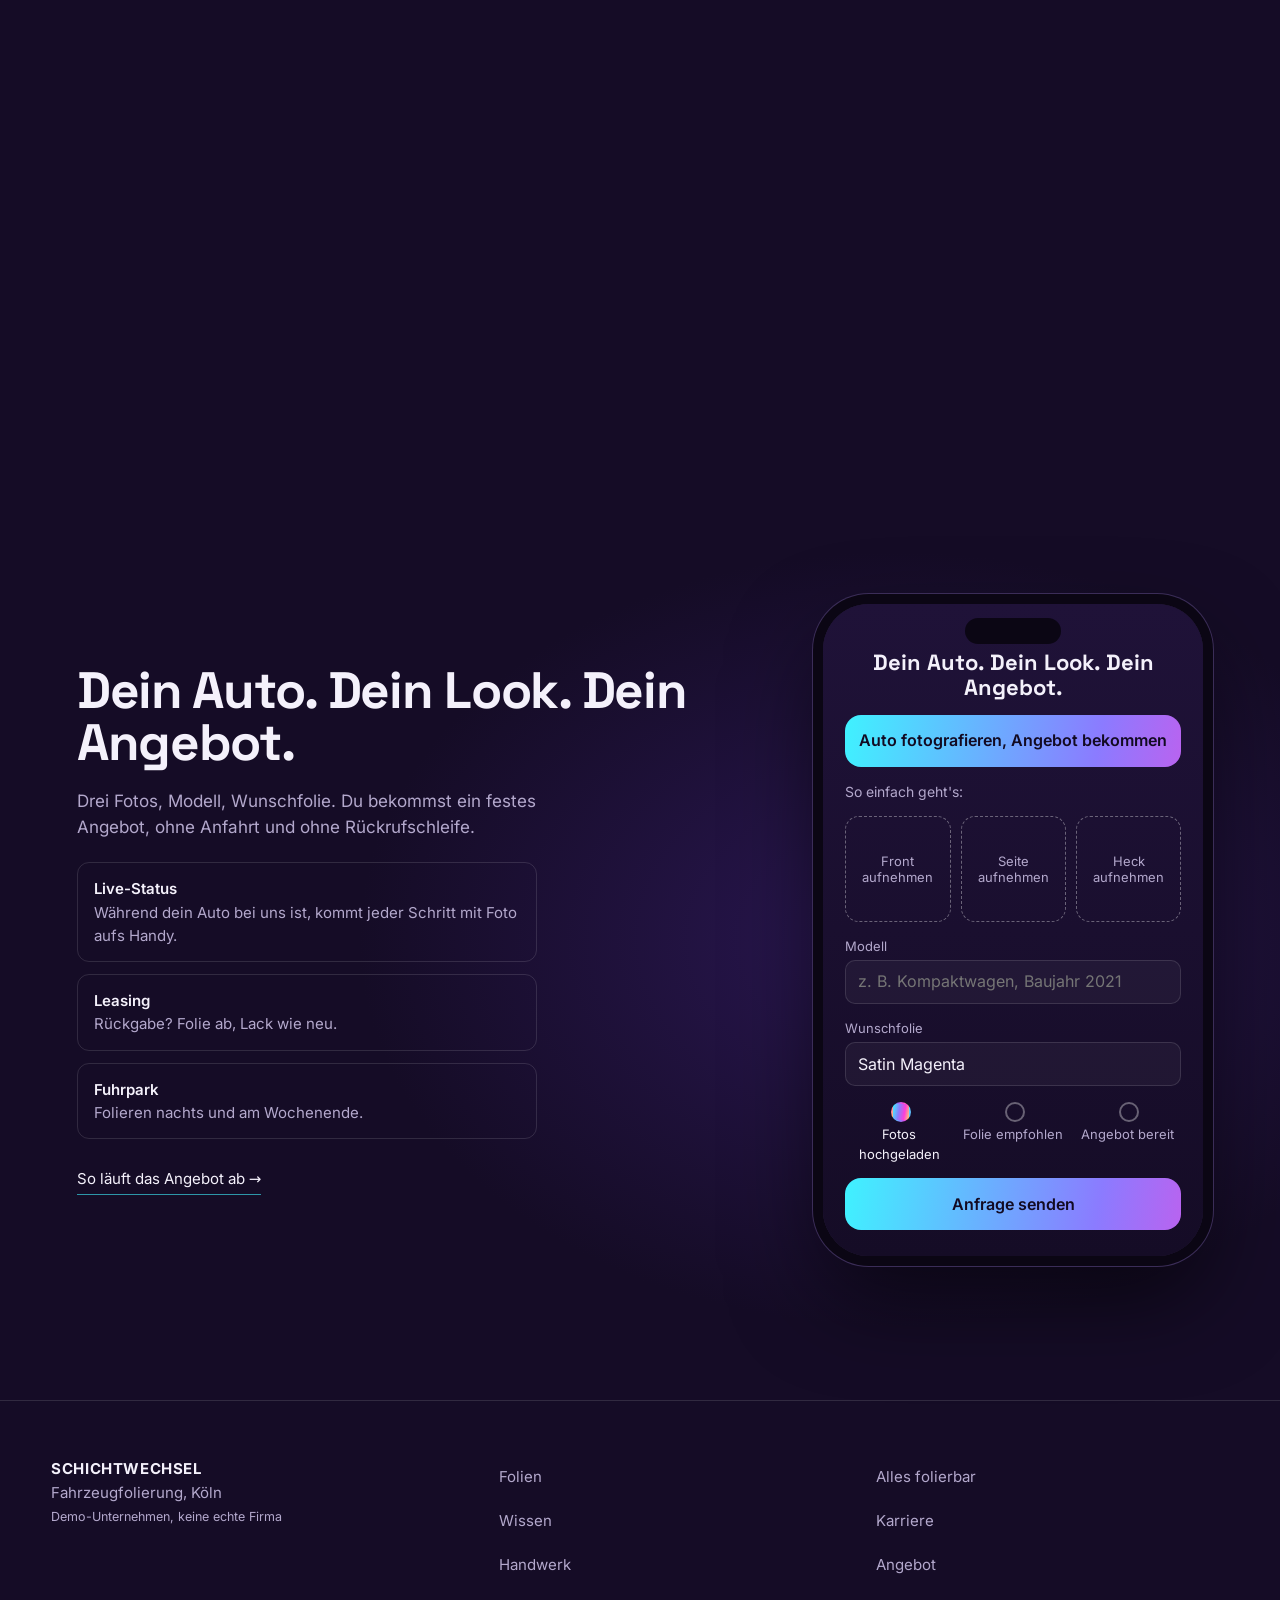
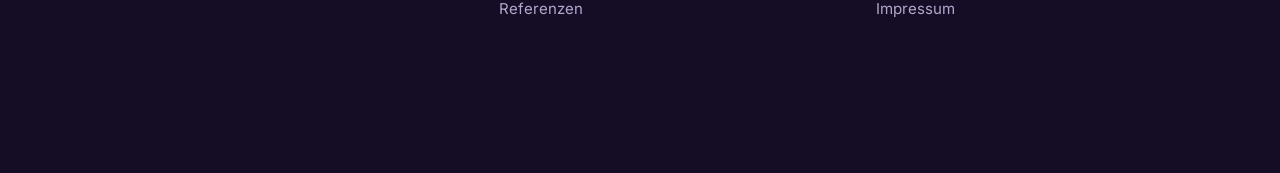
==== commit b02879c0: "SCHICHTWECHSEL: Neubau Musterfächer – Seite, Unterseiten, Bilder (kostenlos, nachgeschärft) Co-Autho" ====
--- a/site/index.html
+++ b/site/index.html
@@ -3,256 +3,263 @@
 <head>
 <meta charset="utf-8">
 <meta name="viewport" content="width=device-width,initial-scale=1,viewport-fit=cover">
-<title>FOLIENWERK – Fahrzeugfolierung Köln</title>
-<meta name="description" content="Neue Farbe ohne Lack. Vollfolierung, Lackschutzfolie, Fuhrpark-Beschriftung und Leasing-Rückgabe. Angebot per Foto.">
-<meta name="theme-color" content="#0f1211">
+<title>SCHICHTWECHSEL – Fahrzeugfolierung Köln</title>
+<meta name="description" content="Über 200 Folien: Chrom, Color-Shift, Satin, Matt, Glitzer, Carbon und Lackschutz. Fahrzeugfolierung in Köln. Angebot per Foto.">
+<meta name="theme-color" content="#150c26">
 <link rel="preload" href="assets/fonts/grotesk.woff2" as="font" type="font/woff2" crossorigin>
 <link rel="stylesheet" href="assets/css/style.css">
 </head>
-<body>
-
-<div class="demo" id="demo">Demo-Seite<span class="for"></span> · alle Formulare senden nichts</div>
+<body class="home">
+
+<div class="demo" id="demo">Demo-Seite<span class="for"></span> · Formulare senden nichts</div>
 
 <header class="nav" id="nav">
-  <a class="logo" href="#top" aria-label="FOLIENWERK Startseite">FOLIEN<b>WERK</b></a>
-  <nav class="links" id="links">
-    <a href="#ablauf">Ablauf</a>
-    <a href="#farbe">Farbe wählen</a>
-    <a href="#lackschutz">Lackschutz</a>
-    <a href="#fuhrpark">Fuhrpark</a>
-    <a href="#status">Live-Status</a>
-    <a href="#karriere">Karriere</a>
+  <a class="logo" href="#start" aria-label="SCHICHTWECHSEL Startseite"><b>SCHICHTWECHSEL</b><small>Fahrzeugfolierung, Köln</small></a>
+  <nav class="links" id="links" aria-label="Kapitel">
+    <a href="folien.html">Folien</a>
+    <a href="wissen.html">Wissen</a>
+    <a href="handwerk.html">Handwerk</a>
+    <a href="referenzen.html">Referenzen</a>
     <a href="#bewertungen">Bewertungen</a>
+    <a href="karriere.html">Karriere</a>
   </nav>
-  <a class="btn btn-s" href="#angebot">Angebot per Foto</a>
+  <a class="btn btn-s holo-b" href="#angebot">Angebot per Foto</a>
   <button class="burger" id="burger" aria-label="Menü öffnen" aria-expanded="false"><span></span><span></span></button>
 </header>
 
-<main id="top">
-
-<!-- 1 HERO: Film F1 -->
-<section class="film" id="hero" data-film>
-  <div class="stage">
-    <video class="fv" muted playsinline preload="auto" poster="assets/img/ff1.webp"
-      data-src="assets/vid/hero.mp4" data-src-m="assets/vid/hero-m.mp4"></video>
+<!-- Der Musterfächer: Navigation durch die ganze Seite (Storyboard 1) -->
+<nav class="fan" id="fan" aria-label="Musterfächer – Kapitel">
+  <div class="fan-blades" id="fanBlades"></div>
+  <span class="rivet" aria-hidden="true"></span>
+  <button class="fan-hit" id="fanHit" type="button" aria-label="Kapitel-Fächer öffnen"></button>
+  <div class="fan-label" id="fanLabel" aria-live="polite"><small>Aktuelle Folie</small><b>Color-Shift</b><i>01 · Start</i></div>
+</nav>
+
+<main>
+
+<!-- 01 + 02: Held und erste Lamelle -->
+<section class="duo" id="duo" data-ch="0">
+  <span class="anchor" id="start"></span>
+  <span class="anchor a2" id="folie"></span>
+  <div class="stage">
+    <div class="car" id="car">
+      <img class="cv on" data-k="k0" src="assets/img/k0-1600.webp" srcset="assets/img/k0-1600.webp 1600w, assets/img/k0.webp 2560w" sizes="100vw" alt="Sportwagen in Color-Shift-Chromfolie im violetten Studio">
+      <img class="cv" data-k="k1" src="assets/img/k1-1600.webp" srcset="assets/img/k1-1600.webp 1600w, assets/img/k1.webp 2560w" sizes="100vw" alt="Derselbe Sportwagen in Spiegelchrom Silber" loading="lazy">
+      <img class="cv" data-k="k2" src="assets/img/k2-1600.webp" srcset="assets/img/k2-1600.webp 1600w, assets/img/k2.webp 2560w" sizes="100vw" alt="Derselbe Sportwagen in Satin Magenta" loading="lazy">
+      <img class="cv" data-k="k3" src="assets/img/k3-1600.webp" srcset="assets/img/k3-1600.webp 1600w, assets/img/k3.webp 2560w" sizes="100vw" alt="Derselbe Sportwagen in Matt Schwarz" loading="lazy">
+      <img class="cv" data-k="k4" src="assets/img/k4-1600.webp" srcset="assets/img/k4-1600.webp 1600w, assets/img/k4.webp 2560w" sizes="100vw" alt="Derselbe Sportwagen in violetter Glitzerfolie" loading="lazy">
+      <img class="cv" data-k="k5" src="assets/img/k5-1600.webp" srcset="assets/img/k5-1600.webp 1600w, assets/img/k5.webp 2560w" sizes="100vw" alt="Derselbe Sportwagen in Forged-Carbon-Optik" loading="lazy">
+      <i class="sweep" id="sweep" aria-hidden="true"></i>
+    </div>
     <div class="shade"></div>
-    <div class="hero-copy">
-      <p class="kicker">Fahrzeugfolierung · Köln</p>
-      <h1>Neue Farbe.<br><span class="acc">Ohne Lack.</span></h1>
-      <p class="lead">Vollfolierung, Lackschutz und Fuhrpark. Demontiert, nicht abgeklebt. Kanten eingeschlagen, nicht abgeschnitten.</p>
-      <div class="cta"><a class="btn" href="#angebot">Auto fotografieren, Angebot bekommen</a><a class="btn btn-o" href="#farbe">Farbe ausprobieren</a></div>
-    </div>
-    <div class="prog"><i data-prog></i><span data-pct>0%</span></div>
-  </div>
-</section>
-
-<!-- 2 ABLAUF: Arbeitsschritte -->
-<section class="steps" id="ablauf">
-  <div class="steps-stage">
-    <figure class="sframe on" data-step="0"><img src="assets/img/ff2.webp" srcset="assets/img/ff2-m.webp 1280w, assets/img/ff2.webp 2560w" sizes="100vw" alt="Zwei Folierer demontieren den Außenspiegel des silbernen Sportwagens"></figure>
-    <figure class="sframe" data-step="1"><img src="assets/img/ff3.webp" srcset="assets/img/ff3-m.webp 1280w, assets/img/ff3.webp 2560w" sizes="100vw" alt="Folierer spannen satin-waldgrüne Folie über die Motorhaube" loading="lazy"></figure>
-    <figure class="sframe" data-step="2"><img src="assets/img/ff4.webp" srcset="assets/img/ff4-m.webp 1280w, assets/img/ff4.webp 2560w" sizes="100vw" alt="Rakel mit Filzkante und Heißluftföhn schlagen die Folie um die Kante" loading="lazy"></figure>
-    <div class="shade"></div>
-    <div class="steps-copy">
-      <ol class="steplist">
-        <li class="on"><b>1</b><div><h2>Demontage</h2><p>Spiegel, Griffe, Leuchten und Stoßfänger kommen ab. So liegt die Folie auch dort, wo andere abkleben.</p></div></li>
-        <li><b>2</b><div><h2>Folie auflegen</h2><p>Zwei Folierer, eine Bahn. Spannungsfrei aufgelegt, ohne Stoß auf der Haube.</p></div></li>
-        <li><b>3</b><div><h2>Eingeschlagen.<br>Nicht abgeschnitten.</h2><p>Rakel mit Filzkante, Wärme, dann um die Kante. Keine sichtbaren Ränder, kein Ablösen.</p></div></li>
+
+    <div class="hero-copy" id="heroCopy">
+      <h1><span class="ln">Über 200 Folien.</span><span class="ln">Eine davon</span><span class="ln">ist deine.</span></h1>
+      <div class="prog" aria-hidden="true"><span>01</span><i><b id="progBar"></b></i><span>09</span></div>
+      <p class="lead">Fahrzeugfolierung in Köln. Chrom, Color-Shift, Satin, Matt, Glitzer, Carbon und Lackschutz. Dein Lack bleibt darunter, wie er ist.</p>
+    </div>
+
+    <div class="folie-copy" id="folieCopy">
+      <small class="kick">Aktuelle Folie</small>
+      <h2 id="fName">Chrom Silber</h2>
+      <p id="fDesc">Spiegelchrom<br>Hochglanz<br>Für maximale Präsenz</p>
+      <div class="finishes" id="finishes" role="group" aria-label="Folie am Auto wechseln">
+        <button data-k="k1" class="on" aria-pressed="true"><i class="sw sw-chrom"></i>Chrom</button>
+        <button data-k="k2" aria-pressed="false"><i class="sw sw-satin"></i>Satin</button>
+        <button data-k="k3" aria-pressed="false"><i class="sw sw-matt"></i>Matt</button>
+        <button data-k="k4" aria-pressed="false"><i class="sw sw-glitter"></i>Glitzer</button>
+        <button data-k="k5" aria-pressed="false"><i class="sw sw-carbon"></i>Carbon</button>
+        <button data-k="k0" aria-pressed="false"><i class="sw sw-shift"></i>Shift</button>
+      </div>
+      <a class="more" href="folien.html">Alle Folienarten im Detail</a>
+    </div>
+  </div>
+</section>
+
+<!-- 03 Wissen -->
+<section class="wissen" id="wissen" data-ch="2">
+  <div class="stage">
+    <div class="w-copy">
+      <h2>Wissen, was dein Schutz leistet.</h2>
+      <div class="w-tabs" role="tablist" aria-label="Wissen">
+        <button role="tab" aria-selected="true" data-t="aufbau">Aufbau</button>
+        <button role="tab" aria-selected="false" data-t="haltbarkeit">Haltbarkeit</button>
+        <button role="tab" aria-selected="false" data-t="pflege">Pflege</button>
+        <button role="tab" aria-selected="false" data-t="technologie">Technologie</button>
+      </div>
+      <p class="w-text" id="wText">Vier Schichten, zusammen etwa so dick wie ein Blatt Papier. Die Farbe sitzt in der Folie, nicht auf deinem Lack.</p>
+      <a class="more" href="wissen.html">Gegossen oder kalandriert? Ganz erklärt</a>
+    </div>
+    <div class="layers" id="layers" aria-label="Aufbau einer Autofolie">
+      <div class="lay l1"><span>Schutzlaminat <small>(kratzfest)</small></span></div>
+      <div class="lay l2"><span>Gegossene Folie <small>(farbig)</small></span></div>
+      <div class="lay l3"><span>Klebstoff mit <small>Luftkanälen</small></span></div>
+      <div class="lay l4"><span>Trägerpapier <small>(mit Raster)</small></span></div>
+    </div>
+    <div class="chart" id="chart">
+      <h3>Haltbarkeit im Vergleich</h3>
+      <div class="bars">
+        <div class="bar b1" style="--v:1"><b data-to="10" data-pre="bis ">bis 10</b><i></i><span>Gegossen</span></div>
+        <div class="bar b2" style="--v:.5"><b data-txt="3–5">3–5</b><i></i><span>Kalandriert</span></div>
+        <div class="bar b3" style="--v:1"><b data-to="10" data-pre="bis ">bis 10</b><i></i><span>Lackschutz (PPF)</span></div>
+      </div>
+      <p class="note">Jahre, Herstellerangaben für Außenflächen (vertikal, mitteleuropäisches Klima). Bei fachgerechter Verarbeitung und Pflege.</p>
+      <div class="calc" id="calc">
+        <h3>Wie lange hält <em>deine</em> Folie?</h3>
+        <label>Folie <select id="cF"><option value="cast">Gegossen, Farbe</option><option value="metal">Chrom, Metallic</option><option value="cal">Kalandriert</option><option value="ppf">Lackschutz PPF</option></select></label>
+        <label>Auto steht <select id="cG"><option value="g">Garage</option><option value="s">Straße</option></select></label>
+        <label>Fläche <select id="cS"><option value="v">Seiten, Türen</option><option value="h">Dach, Haube</option></select></label>
+        <output id="cOut"><b>6–8</b> Jahre</output>
+        <small>Grobe Richtwerte aus Herstellerdatenblättern. Waagerechte Flächen bekommen mehr Sonne und halten kürzer.</small>
+      </div>
+    </div>
+  </div>
+</section>
+
+<!-- 04 Handwerk -->
+<section class="hand" id="handwerk" data-ch="3">
+  <div class="stage">
+    <div class="h-img"><img src="assets/img/m1-1600.webp" srcset="assets/img/m1-1600.webp 1600w, assets/img/m1.webp 2560w" sizes="100vw" alt="Rakel mit Filzkante drückt Chromfolie in eine Sicke, Heißluftföhn glüht" loading="lazy"></div>
+    <div class="shade-l"></div>
+    <div class="h-copy">
+      <h2><span class="ln">Eingeschlagen.</span><span class="ln">Nicht abgeschnitten.</span></h2>
+      <p>Saubere Kanten, perfekte Übergänge, maximaler Halt. Stoßstangen, Spiegel und Griffe kommen ab, die Folie läuft um die Kante. So macht man es richtig.</p>
+      <ol class="h-steps">
+        <li><b>01</b>Demontage</li><li><b>02</b>Reinigen</li><li><b>03</b>Auflegen</li><li><b>04</b>Einschlagen</li><li><b>05</b>Nachwärmen</li><li><b>06</b>Endkontrolle</li>
       </ol>
-    </div>
-    <div class="prog"><i data-prog2></i><span data-pct2>40%</span></div>
-  </div>
-</section>
-
-<!-- 3 ERGEBNIS -->
-<section class="result" id="ergebnis">
-  <div class="result-img"><img src="assets/img/ff5.webp" srcset="assets/img/ff5-m.webp 1280w, assets/img/ff5.webp 2560w" sizes="100vw" alt="Der Sportwagen komplett in Satin-Waldgrün foliert" loading="lazy"></div>
-  <div class="shade"></div>
-  <div class="result-copy reveal">
-    <p class="kicker">Ergebnis</p>
-    <h2 class="huge">Fertig in<br><span class="acc"><span data-count="4">0</span> Tagen.</span></h2>
-    <div class="prog prog-static"><i style="width:100%"></i><span>100%</span></div>
-  </div>
-</section>
-
-<!-- 4 KONFIGURATOR -->
-<section class="conf" id="farbe">
-  <div class="wrap">
-    <p class="kicker">Farbe wählen</p>
-    <h2>Wie sieht er in Rot aus?</h2>
-    <p class="sub">Tippen Sie eine Folie an. Die Vorschau zeigt den Farbton, im Studio legen wir echte Muster an Ihr Auto.</p>
-    <div class="conf-car">
-      <img id="confImg" src="assets/img/ff5.webp" srcset="assets/img/ff5-m.webp 1280w, assets/img/ff5.webp 2560w" sizes="(max-width:900px) 100vw, 1100px" alt="Vorschau des Sportwagens in der gewählten Folienfarbe" loading="lazy">
-      <span class="conf-name" id="confName">Satin Waldgrün</span>
-    </div>
-    <div class="swatches" role="radiogroup" aria-label="Folienfarbe">
-      <button class="sw on" role="radio" aria-checked="true" data-f="none" data-n="Satin Waldgrün" style="--c:#2f4a37"><i></i>Satin Waldgrün</button>
-      <button class="sw" role="radio" aria-checked="false" data-f="hue-rotate(-115deg) saturate(1.9) brightness(.95)" data-n="Glanz Racing-Rot" style="--c:#b3202a"><i></i>Racing-Rot</button>
-      <button class="sw" role="radio" aria-checked="false" data-f="hue-rotate(85deg) saturate(1.8)" data-n="Chrom Kobalt" style="--c:#1f58c9"><i></i>Kobalt</button>
-      <button class="sw" role="radio" aria-checked="false" data-f="grayscale(1) brightness(.62) contrast(1.15)" data-n="Matt Schwarz" style="--c:#1a1a1a"><i></i>Matt Schwarz</button>
-      <button class="sw" role="radio" aria-checked="false" data-f="grayscale(1) brightness(1.75) contrast(.9)" data-n="Perlweiß" style="--c:#e9e7e1"><i></i>Perlweiß</button>
-      <button class="sw" role="radio" aria-checked="false" data-f="shift" data-n="Color Shift" style="--c:conic-gradient(#2f8,#28f,#c3f,#2f8)"><i></i>Color Shift</button>
-    </div>
-  </div>
-</section>
-
-<!-- 5 VERGLEICH (Motion) -->
-<section class="vs" id="vergleich">
-  <div class="wrap vs-grid reveal">
-    <div><p class="vs-l">Folie</p><p class="vs-n"><span data-count="4">0</span></p><p class="vs-u">Tage</p></div>
-    <div class="vs-x">vs</div>
-    <div class="dim"><p class="vs-l">Lackierung</p><p class="vs-n"><span data-count="3">0</span></p><p class="vs-u">Wochen</p></div>
-  </div>
-  <p class="vs-foot reveal">Rückgängig machbar. Darunter bleibt der Originallack geschützt.</p>
-</section>
-
-<!-- 6 LACKSCHUTZ -->
-<section class="pic" id="lackschutz">
-  <img class="pic-img" src="assets/img/ff6.webp" srcset="assets/img/ff6-m.webp 1280w, assets/img/ff6.webp 2560w" sizes="100vw" alt="Ein Steinchen fliegt auf die mit Lackschutzfolie geschützte Front" loading="lazy">
-  <span class="stone" aria-hidden="true"></span>
-  <div class="shade"></div>
-  <div class="pic-copy reveal">
-    <p class="kicker">Lackschutzfolie</p>
-    <h2 class="huge">Steinschlag?<br><span class="acc">Prallt ab.</span></h2>
-    <p>Unsichtbare Schutzfolie auf Front, Schwellern und Ladekante. Kleine Kratzer verschwinden unter Wärme.</p>
-  </div>
-</section>
-
-<!-- 7 LEASING -->
-<section class="pic pic-r" id="leasing">
-  <img class="pic-img" src="assets/img/ff7.webp" srcset="assets/img/ff7-m.webp 1280w, assets/img/ff7.webp 2560w" sizes="100vw" alt="Grüne Folie wird von der Tür abgezogen, darunter makelloser silberner Lack" loading="lazy">
-  <div class="shade"></div>
-  <div class="pic-copy reveal">
-    <p class="kicker">Leasing-Rückgabe</p>
-    <h2 class="huge">Rückgabe<br><span class="acc">wie neu.</span></h2>
-    <p>Wir folieren zum Start und entfernen rückstandsfrei zur Rückgabe. Keine Nachzahlung für Steinschläge.</p>
-  </div>
-</section>
-
-<!-- 8 FUHRPARK -->
-<section class="fleet" id="fuhrpark">
-  <div class="fleet-img"><img src="assets/img/ff8.webp" srcset="assets/img/ff8-m.webp 1280w, assets/img/ff8.webp 2560w" sizes="(max-width:900px) 100vw, 60vw" alt="Ein weißer Transporter wird mit orange-schwarzem Design beschriftet" loading="lazy"></div>
-  <div class="fleet-copy reveal">
-    <p class="kicker">Fuhrpark & Werbung</p>
-    <h2>Ihr Fuhrpark<br>fährt Werbung.</h2>
-    <ul class="ticks">
-      <li>Folieren nachts und am Wochenende, Ihre Flotte steht nicht still</li>
-      <li>Einheitliches Design für 1 bis 100 Fahrzeuge</li>
-      <li>Logo-Vorschau am eigenen Fahrzeugtyp vor dem Druck</li>
-    </ul>
-    <form class="mini" data-demo>
-      <label>Anzahl Fahrzeuge<input type="number" min="1" value="5" inputmode="numeric"></label>
-      <label>Fahrzeugtyp<select><option>Transporter</option><option>Pkw</option><option>Lkw</option><option>Gemischt</option></select></label>
-      <button class="btn" type="submit">Fuhrpark anfragen</button>
-      <p class="ok" hidden>Danke. In der Demo wird nichts gesendet.</p>
+      <a class="more" href="handwerk.html">Der ganze Ablauf, Schritt für Schritt</a>
+    </div>
+  </div>
+</section>
+
+<!-- 05 Referenzen + Bewertungen -->
+<section class="refs" id="referenzen" data-ch="4">
+  <div class="stage">
+    <div class="r-img"><img src="assets/img/r0.webp" alt="Drei folierte Sportwagen: matt schwarz mit Holo-Linien, Strass, Forged Carbon" loading="lazy"><div class="bars-light" aria-hidden="true"><i></i><i></i><i></i><i></i><i></i><i></i></div></div>
+    <h2>Referenzen, die für sich sprechen.</h2>
+    <div class="pills">
+      <a class="pill" href="referenzen.html#holo" style="--x:24%">Holografik Linien</a>
+      <a class="pill" href="referenzen.html#strass" style="--x:50%">Crystal Rhinestone</a>
+      <a class="pill" href="referenzen.html#carbon" style="--x:76%">Forged Carbon</a>
+    </div>
+  </div>
+  <div class="reviews" id="bewertungen">
+    <div class="rv-head">
+      <h3>Bewertungen</h3>
+      <p class="rv-note">Demo: Hier stehen später die echten Google-Bewertungen mit Note, Anzahl und Link. Die Karten unten sind Beispiele, keine echten Bewertungen.</p>
+    </div>
+    <div class="rv-cards" id="rvCards">
+      <blockquote class="rv"><span class="tag">Beispiel · noch keine echte Bewertung</span><p>„Ich wollte Satin-Grau und habe mich am Fächer für Color-Shift entschieden. Die Kanten sieht man nicht mal, wenn man sucht.“</p></blockquote>
+      <blockquote class="rv"><span class="tag">Beispiel · noch keine echte Bewertung</span><p>„Leasing-Rückgabe nach vier Jahren: Folie runter, der Lack darunter war wie am ersten Tag.“</p></blockquote>
+      <blockquote class="rv"><span class="tag">Beispiel · noch keine echte Bewertung</span><p>„Drei Fotos geschickt, am nächsten Tag hatte ich das Angebot. Während der Arbeit kamen Fotos aus der Werkstatt aufs Handy.“</p></blockquote>
+    </div>
+  </div>
+</section>
+
+<!-- 06 Alles folierbar -->
+<section class="alles" id="alles" data-ch="5">
+  <div class="stage">
+    <h2><span class="ln">Alles folierbar.</span><span class="ln">Vom Boot bis zur Konsole.</span></h2>
+    <div class="cards" id="cards">
+      <a class="card" href="alles-folierbar.html#boote" style="--i:0"><img src="assets/img/a1.webp" alt="Sportboot in Color-Shift-Chrom auf dem Wasser" loading="lazy"><span>Boote</span></a>
+      <a class="card" href="alles-folierbar.html#motorrad" style="--i:1"><img src="assets/img/a2.webp" alt="Motorradtank in Holo-Folie" loading="lazy"><span>Motorrad</span></a>
+      <a class="card" href="alles-folierbar.html#schaufenster" style="--i:2"><img src="assets/img/a3.webp" alt="Schaufenster mit großer Fensterfolie" loading="lazy"><span>Schaufenster &amp; Werbeflächen</span></a>
+      <a class="card" href="alles-folierbar.html#konsole" style="--i:3"><img src="assets/img/a4.webp" alt="Spielkonsole in violetter Chromfolie, ohne Logo" loading="lazy"><span>Konsole, Laptop, Möbel</span></a>
+    </div>
+    <a class="more" href="alles-folierbar.html">Auch Fuhrpark, Wände, Küchenfronten</a>
+  </div>
+</section>
+
+<!-- 07 Konfigurator -->
+<section class="konf" id="konfigurator" data-ch="6">
+  <div class="stage">
+    <div class="k-copy">
+      <h2>Live am Auto.</h2>
+      <p>Deine Farbe. In Echtzeit. Ohne Rätselraten. Zieh den Regler, tipp eine Folie an.</p>
+    </div>
+    <div class="cmp" id="cmp">
+      <img class="c-a" src="assets/img/s0.webp" alt="Seitenansicht in Chrom Silber" loading="lazy">
+      <div class="c-b" id="cB"><img id="cBimg" src="assets/img/s1.webp" alt="Seitenansicht in der gewählten Folie" loading="lazy"></div>
+      <button class="handle" id="handle" aria-label="Vergleich verschieben" role="slider" aria-valuemin="0" aria-valuemax="100" aria-valuenow="50"><i></i></button>
+      <span class="c-lab l">Chrom Silber</span><span class="c-lab r" id="cLab">Satin Magenta</span>
+    </div>
+    <div class="chips" id="chips" role="group" aria-label="Folie wählen">
+      <button data-s="s1" data-n="Satin Magenta" class="on" aria-pressed="true"><i class="sw sw-satin"></i></button>
+      <button data-s="s2" data-n="Matt Schwarz" aria-pressed="false"><i class="sw sw-matt"></i></button>
+      <button data-s="s3" data-n="Color-Shift Chrom" aria-pressed="false"><i class="sw sw-shift"></i></button>
+      <button data-s="s4" data-n="Chrom Blau" aria-pressed="false"><i class="sw sw-blue"></i></button>
+      <button data-s="s5" data-n="Forged Carbon" aria-pressed="false"><i class="sw sw-carbon"></i></button>
+      <button data-s="s6" data-n="Glitzer Violett" aria-pressed="false"><i class="sw sw-glitter"></i></button>
+      <button data-s="s7" data-n="Perlweiß Irisierend" aria-pressed="false"><i class="sw sw-pearl"></i></button>
+    </div>
+    <a class="btn holo-b" id="konfCta" href="#angebot">Satin Magenta anfragen</a>
+  </div>
+</section>
+
+<!-- 08 Karriere -->
+<section class="job" id="karriere" data-ch="7">
+  <div class="stage">
+    <div class="j-img"><img src="assets/img/j1.webp" alt="Junger Folierer mit Heißluftföhn und Musterfächer vor dem Chrom-Auto" loading="lazy"></div>
+    <div class="shade-l"></div>
+    <div class="j-copy">
+      <h2 class="kin"><span>Feste Crew.</span><span>Führerschein.</span><span>Zertifikat?</span><span>Zahlen wir.</span></h2>
+      <p>Quereinstieg mit Anlernen. Hersteller-Schulung bezahlen wir. Gelernte Fahrzeuglackierer und Schilder- und Lichtreklamehersteller sind besonders willkommen.</p>
+      <div class="j-cta"><button class="btn btn-o" id="jobBtn">In 60 Sekunden bewerben <span aria-hidden="true">→</span></button><a class="more" href="karriere.html">Alles zum Job</a></div>
+    </div>
+  </div>
+</section>
+
+<!-- 09 Angebot per Foto -->
+<section class="offer" id="angebot" data-ch="8">
+  <div class="stage">
+    <div class="o-copy">
+      <h2>Dein Auto. Dein Look. Dein Angebot.</h2>
+      <p>Drei Fotos, Modell, Wunschfolie. Du bekommst ein festes Angebot, ohne Anfahrt und ohne Rückrufschleife.</p>
+      <ul class="o-live">
+        <li><b>Live-Status</b> Während dein Auto bei uns ist, kommt jeder Schritt mit Foto aufs Handy.</li>
+        <li><b>Leasing</b> Rückgabe? Folie ab, Lack wie neu.</li>
+        <li><b>Fuhrpark</b> Folieren nachts und am Wochenende.</li>
+      </ul>
+      <a class="more" href="angebot.html">So läuft das Angebot ab</a>
+    </div>
+    <form class="phone" id="phone" onsubmit="return false" aria-label="Angebot per Foto">
+      <div class="ph-notch" aria-hidden="true"></div>
+      <p class="ph-t">Dein Auto. Dein Look. Dein Angebot.</p>
+      <button class="ph-main holo-b" type="button" id="phMain">Auto fotografieren, Angebot bekommen</button>
+      <p class="ph-s">So einfach geht's:</p>
+      <div class="slots">
+        <label class="slot"><input type="file" accept="image/*" capture="environment"><span>Front<br>aufnehmen</span></label>
+        <label class="slot"><input type="file" accept="image/*" capture="environment"><span>Seite<br>aufnehmen</span></label>
+        <label class="slot"><input type="file" accept="image/*" capture="environment"><span>Heck<br>aufnehmen</span></label>
+      </div>
+      <label class="ph-f">Modell <input type="text" placeholder="z. B. Kompaktwagen, Baujahr 2021" autocomplete="off"></label>
+      <label class="ph-f">Wunschfolie <input type="text" id="phFolie" value="Satin Magenta"></label>
+      <ol class="track" id="track"><li class="on">Fotos hochgeladen</li><li>Folie empfohlen</li><li>Angebot bereit</li></ol>
+      <button class="ph-send holo-b" type="button" id="phSend">Anfrage senden</button>
+      <p class="ph-ok" id="phOk" hidden>Demo: nichts wurde gesendet. Im echten Betrieb meldet sich die Werkstatt mit dem Angebot.</p>
     </form>
   </div>
 </section>
 
-<!-- 9 LIVE-STATUS -->
-<section class="status" id="status">
-  <div class="wrap status-grid">
-    <div class="status-copy reveal">
-      <p class="kicker">Live-Status</p>
-      <h2 class="huge">Sie sehen<br><span class="acc">jeden Schritt.</span></h2>
-      <p>Ihr Auto ist ein paar Tage bei uns. Statt anzurufen bekommen Sie zu jedem Arbeitsschritt ein Foto aufs Handy.</p>
-    </div>
-    <div class="phone" aria-label="Beispiel Status-Ansicht">
-      <div class="phone-in">
-        <p class="ph-h">Ihr Auftrag · Satin Waldgrün</p>
-        <ol class="track" id="track">
-          <li><i></i><div><b>Angenommen</b><span>Mo 8:10</span></div></li>
-          <li><i></i><div><b>Demontage</b><span>Mo 11:40</span></div><img src="assets/img/ff2-m.webp" alt="" loading="lazy"></li>
-          <li><i></i><div><b>Folie</b><span>Di 15:20</span></div><img src="assets/img/ff4-m.webp" alt="" loading="lazy"></li>
-          <li><i></i><div><b>Endkontrolle</b><span>Do 9:00</span></div><img src="assets/img/ff5-m.webp" alt="" loading="lazy"></li>
-          <li><i></i><div><b>Abholbereit</b><span>Do 16:00</span></div></li>
-        </ol>
-      </div>
-    </div>
-  </div>
-</section>
-
-<!-- 10 KARRIERE -->
-<section class="career" id="karriere">
-  <img class="pic-img" src="assets/img/ff9.webp" srcset="assets/img/ff9-m.webp 1280w, assets/img/ff9.webp 2560w" sizes="100vw" alt="Junger Folierer erwärmt mit dem Föhn eine Kante am grünen Sportwagen" loading="lazy">
-  <div class="shade"></div>
-  <div class="career-copy">
-    <p class="kicker">Karriere · Quereinstieg</p>
-    <div class="kinetic">
-      <p class="k">Feste Crew.</p>
-      <p class="k">Führerschein.</p>
-      <p class="k">Zertifikat? <span class="acc">Zahlen wir.</span></p>
-    </div>
-    <button class="btn" id="applyBtn" type="button">In 60 Sekunden bewerben</button>
-  </div>
-</section>
-
-<!-- 11 BEWERTUNGEN -->
-<section class="reviews" id="bewertungen">
-  <div class="wrap">
-    <p class="kicker">Bewertungen</p>
-    <h2>Was Kunden sagen</h2>
-    <p class="sub note">Demo: Noten und Texte sind Beispiele. Auf Ihrer Seite stehen Ihre echten Google-Bewertungen mit Link.</p>
-    <div class="rate reveal">
-      <div class="rate-n"><span data-count="4.9" data-dec="1">0</span><small>/ 5</small></div>
-      <div class="stars" aria-hidden="true"><i></i></div>
-      <p class="rate-c"><span data-count="128">0</span> Beispiel-Bewertungen</p>
-    </div>
-    <div class="quotes" id="quotes">
-      <blockquote class="on"><p>„Man sieht keine einzige Kante. Die Türgriffe wurden sogar abgebaut.“</p><cite>Beispiel · noch keine echte Bewertung</cite></blockquote>
-      <blockquote><p>„Ich musste kein einziges Mal anrufen, die Fotos kamen aufs Handy.“</p><cite>Beispiel · noch keine echte Bewertung</cite></blockquote>
-      <blockquote><p>„Leasing zurückgegeben, null Nachzahlung. Der Lack war wie neu.“</p><cite>Beispiel · noch keine echte Bewertung</cite></blockquote>
-    </div>
-  </div>
-  <div class="ticker" aria-hidden="true"><div class="tk">Saubere Kanten · Pünktlich fertig · Fotos zu jedem Schritt · Ehrliche Beratung · Saubere Kanten · Pünktlich fertig · Fotos zu jedem Schritt · Ehrliche Beratung · </div></div>
-</section>
-
-<!-- 12 ANGEBOT PER FOTO -->
-<section class="offer" id="angebot">
-  <div class="wrap offer-grid">
-    <div class="reveal">
-      <p class="kicker">Angebot per Foto</p>
-      <h2 class="huge">Auto fotografieren.<br><span class="acc">Angebot bekommen.</span></h2>
-      <p>Vier Fotos, Wunschfarbe, fertig. Sie bekommen ein festes Angebot statt „kommt drauf an“.</p>
-      <ol class="how"><li>Fotos von vorne, hinten und beiden Seiten</li><li>Modell und Wunschfolie angeben</li><li>Angebot innerhalb eines Werktags</li></ol>
-    </div>
-    <form class="form" data-demo>
-      <label>Fahrzeug (Marke, Modell, Baujahr)<input type="text" placeholder="z. B. Kombi, Baujahr 2021" autocomplete="off"></label>
-      <label>Leistung<select><option>Vollfolierung Farbwechsel</option><option>Lackschutzfolie</option><option>Teilfolierung / Dach</option><option>Fuhrpark-Beschriftung</option><option>Scheibentönung</option></select></label>
-      <label>Wunschfarbe<input type="text" placeholder="z. B. Satin Waldgrün"></label>
-      <label class="file">Fotos hinzufügen<input type="file" accept="image/*" multiple></label>
-      <label>Telefon oder E-Mail<input type="text" autocomplete="off"></label>
-      <button class="btn" type="submit">Angebot anfordern</button>
-      <p class="ok" hidden>Danke. In der Demo wird nichts gesendet.</p>
-    </form>
-  </div>
-</section>
-
 </main>
 
 <footer class="foot">
-  <div class="wrap foot-grid">
-    <div><p class="logo">FOLIEN<b>WERK</b></p><p>Fahrzeugfolierung · Köln</p></div>
-    <div><p>Mo–Fr 8–18 Uhr · Sa nach Termin</p><p>Fuhrpark auch nachts und am Wochenende</p></div>
-    <div><a href="#angebot">Angebot per Foto</a><a href="#karriere">Karriere</a><a href="#top">Nach oben</a></div>
-  </div>
-  <p class="foot-n">Demo-Seite. Erfundenes Unternehmen. Fahrzeuge ohne Markenzeichen.</p>
+  <div><b>SCHICHTWECHSEL</b><br>Fahrzeugfolierung, Köln<br><small>Demo-Unternehmen, keine echte Firma</small></div>
+  <div><a href="folien.html">Folien</a><a href="wissen.html">Wissen</a><a href="handwerk.html">Handwerk</a><a href="referenzen.html">Referenzen</a></div>
+  <div><a href="alles-folierbar.html">Alles folierbar</a><a href="karriere.html">Karriere</a><a href="angebot.html">Angebot</a><a href="impressum.html">Impressum</a></div>
 </footer>
 
-<div class="modal" id="apply" hidden>
-  <div class="modal-in" role="dialog" aria-modal="true" aria-labelledby="applyH">
-    <button class="x" id="applyX" aria-label="Schließen">×</button>
-    <p class="kicker">In 60 Sekunden bewerben</p>
-    <h3 id="applyH">Kein Anschreiben. Nur drei Fragen.</h3>
-    <form class="form" data-demo>
-      <label>Ich interessiere mich für<select><option>Folierer/in (Quereinstieg, wir lernen dich an)</option><option>Ausbildung Fahrzeuglackierer/in</option><option>Ausbildung Schilder- und Lichtreklamehersteller/in</option><option>Werkstatt-Helfer/in</option></select></label>
-      <label>Name<input type="text" autocomplete="off"></label>
-      <label>Telefon (wir rufen zurück)<input type="tel" autocomplete="off"></label>
-      <button class="btn" type="submit">Abschicken</button>
-      <p class="ok" hidden>Danke. In der Demo wird nichts gesendet.</p>
-    </form>
-  </div>
-</div>
+<dialog class="jobdlg" id="jobDlg" aria-label="Bewerbung in 60 Sekunden">
+  <form method="dialog" class="jd">
+    <button class="x" value="x" aria-label="Schließen">×</button>
+    <p class="jd-step" id="jdStep">1 / 4</p>
+    <div class="jd-q on" data-q="1"><h3>Was machst du gerade?</h3><div class="opts"><button type="button">Quereinsteiger</button><button type="button">Fahrzeuglackierer/in</button><button type="button">Schilder- und Lichtreklame</button><button type="button">Schule / Ausbildung</button></div></div>
+    <div class="jd-q" data-q="2"><h3>Schon mal foliert?</h3><div class="opts"><button type="button">Noch nie</button><button type="button">Ein bisschen</button><button type="button">Regelmäßig</button></div></div>
+    <div class="jd-q" data-q="3"><h3>Ab wann kannst du?</h3><div class="opts"><button type="button">Sofort</button><button type="button">In 1–3 Monaten</button><button type="button">Später</button></div></div>
+    <div class="jd-q" data-q="4"><h3>Wie erreichen wir dich?</h3><label>Name <input type="text" autocomplete="name"></label><label>Telefon <input type="tel" autocomplete="tel"></label><button type="button" class="btn holo-b" id="jdSend">Bewerbung abschicken</button></div>
+    <div class="jd-q" data-q="5"><h3>Danke!</h3><p>Demo: nichts wurde gesendet. Im echten Betrieb ruft dich die Werkstatt innerhalb von zwei Tagen an.</p></div>
+  </form>
+</dialog>
 
 <script src="assets/js/app.js"></script>
 </body>
--- a/site/assets/css/style.css
+++ b/site/assets/css/style.css
@@ -1,235 +1,457 @@
 @font-face{font-family:G;src:url(../fonts/grotesk.woff2) format("woff2");font-weight:300 800;font-display:swap}
 @font-face{font-family:I;src:url(../fonts/inter.woff2) format("woff2");font-weight:300 800;font-display:swap}
 :root{
-  --bg:#0f1211;--bg2:#161a19;--fg:#eef1ee;--mu:#9aa39f;
-  --or:#c8ff3e;--on-or:#0f1211;--or-rgb:200,255,62;--bg-rgb:15,18,17;
-  --film:#2f4a37;--line:rgba(255,255,255,.1);
-  --gut:clamp(16px,4vw,56px);--r:14px;
+  --bg:#150c26;--bg2:#1d1233;--bg3:#0d0718;--fg:#f4f1fb;--mu:#b3a8cc;--line:rgba(255,255,255,.12);
+  --or:#3ff2ff;--or2:#ff3fd8;--on-or:#150c26;--or-rgb:63,242,255;--or2-rgb:255,63,216;--bg-rgb:21,12,38;
+  --holo:linear-gradient(100deg,#3ff2ff 0%,#8b7bff 38%,#ff3fd8 70%,#ffd36b 100%);
+  --ease:cubic-bezier(.2,.7,.1,1);
+  --mx:.5;--my:.5;
 }
 *{box-sizing:border-box;margin:0;padding:0}
-html{scroll-behavior:smooth;-webkit-text-size-adjust:100%}
-body{background:var(--bg);color:var(--fg);font:16px/1.55 I,system-ui,sans-serif;overflow-x:hidden}
-img,video{display:block;max-width:100%}
+html{-webkit-text-size-adjust:100%}
+body{background:var(--bg);color:var(--fg);font:400 17px/1.55 I,system-ui,sans-serif;overflow-x:hidden}
+img{display:block;max-width:100%}
 a{color:inherit}
-h1,h2,h3,.huge,.logo,.k,.vs-n{font-family:G,I,system-ui,sans-serif;letter-spacing:-.02em;line-height:1.02}
-.acc{color:var(--or)}
-.wrap{max-width:1240px;margin:0 auto;padding:0 var(--gut)}
-.kicker{font-size:14px;letter-spacing:.16em;text-transform:uppercase;color:var(--or);font-weight:600;margin-bottom:14px}
-.sub{color:var(--mu);max-width:640px;margin-top:12px}
-.note{font-size:14px}
-.btn{display:inline-flex;align-items:center;justify-content:center;min-height:48px;padding:0 24px;border-radius:999px;background:var(--or);color:var(--on-or);font-weight:700;text-decoration:none;border:0;cursor:pointer;font-size:15px;transition:transform .2s,box-shadow .2s}
-.btn:hover{transform:translateY(-2px);box-shadow:0 10px 30px rgba(var(--or-rgb),.25)}
-.btn-o{background:transparent;color:var(--fg);border:1.5px solid rgba(255,255,255,.35)}
-.btn-s{min-height:44px;padding:0 18px;font-size:14px}
-
-/* Demo + Nav */
-.demo{position:fixed;top:0;left:0;right:0;z-index:60;background:var(--or);color:var(--on-or);font-size:14px;font-weight:700;text-align:center;padding:4px 10px;letter-spacing:.04em}
-.nav{position:fixed;top:28px;left:0;right:0;z-index:50;display:flex;align-items:center;gap:20px;padding:12px var(--gut);transition:background .3s}
-.nav.solid{background:rgba(var(--bg-rgb),.86);backdrop-filter:blur(14px);-webkit-backdrop-filter:blur(14px);border-bottom:1px solid var(--line)}
-.logo{font-size:22px;font-weight:800;text-decoration:none;letter-spacing:.02em;flex:none;display:inline-flex;align-items:center;min-height:44px}
-.logo b{color:var(--or);font-weight:800}
-.links{display:flex;gap:20px;margin-left:auto;font-size:14px}
-.links a{text-decoration:none;color:var(--mu);white-space:nowrap}
+button{font:inherit;color:inherit;background:none;border:0;cursor:pointer}
+h1,h2,h3{font-family:G,I,sans-serif;font-weight:700;letter-spacing:-.025em;line-height:1.02}
+h2{font-size:clamp(34px,4.6vw,72px)}
+.ln{display:block}
+:focus-visible{outline:2px solid var(--or);outline-offset:3px}
+
+/* Demo-Hinweis + Kopfzeile */
+.demo{position:fixed;top:0;left:0;right:0;z-index:60;height:24px;font-size:12px;line-height:24px;text-align:center;background:#0b0614;color:var(--mu);letter-spacing:.02em}
+.nav{position:fixed;top:24px;left:0;right:0;z-index:55;display:flex;align-items:center;gap:24px;padding:14px clamp(16px,3vw,44px);transition:background .3s}
+.nav.solid{background:rgba(var(--bg-rgb),.78);backdrop-filter:blur(14px);-webkit-backdrop-filter:blur(14px);border-bottom:1px solid var(--line)}
+.logo{display:flex;flex-direction:column;text-decoration:none;line-height:1}
+.logo b{font:800 19px/1 G,sans-serif;letter-spacing:.04em}
+.logo small{font-size:10px;letter-spacing:.18em;text-transform:uppercase;color:var(--mu);margin-top:5px}
+.links{display:flex;gap:22px;margin-left:auto}
+.links a{text-decoration:none;font-size:15px;color:var(--mu);transition:color .2s}
 .links a:hover{color:var(--fg)}
-.burger{display:none;width:44px;height:44px;border:0;background:transparent;cursor:pointer;flex-direction:column;justify-content:center;gap:7px;padding:10px}
-.burger span{display:block;height:2px;background:var(--fg);border-radius:2px;transition:transform .3s}
-@media(max-width:1180px){
-  .links{position:fixed;inset:0;top:0;z-index:-1;flex-direction:column;justify-content:center;align-items:center;gap:26px;font-size:24px;background:rgba(var(--bg-rgb),.97);opacity:0;pointer-events:none;transition:opacity .3s;margin:0}
-  .links a{color:var(--fg);padding:6px 10px}
-  .nav.open .links{opacity:1;pointer-events:auto}
-  .burger{display:flex;margin-left:auto}
+.btn{display:inline-flex;align-items:center;justify-content:center;gap:10px;min-height:48px;padding:0 24px;border-radius:999px;font:600 16px/1 I,sans-serif;text-decoration:none;white-space:nowrap}
+.btn-s{min-height:44px;padding:0 18px;font-size:15px}
+.holo-b{background:var(--holo);background-size:200% 100%;color:#120a22;transition:background-position .6s var(--ease)}
+.holo-b:hover{background-position:100% 0}
+.btn-o{border:1.5px solid rgba(var(--or-rgb),.7);color:var(--fg);background:rgba(var(--bg-rgb),.4)}
+.btn-o:hover{background:rgba(var(--or-rgb),.12)}
+.burger{display:none;width:44px;height:44px;position:relative}
+.burger span{position:absolute;left:11px;right:11px;height:2px;background:var(--fg);transition:transform .3s}
+.burger span:first-child{top:17px}.burger span:last-child{top:25px}
+.nav.open .burger span:first-child{transform:translateY(4px) rotate(45deg)}
+.nav.open .burger span:last-child{transform:translateY(-4px) rotate(-45deg)}
+.more{display:inline-block;margin-top:18px;font-size:15px;color:var(--fg);text-decoration:none;border-bottom:1px solid rgba(var(--or-rgb),.6);padding:10px 0 4px}
+.more::after{content:" →"}
+.more:hover{border-color:var(--or2)}
+
+/* Materialien (Muster) */
+.sw{display:block;border-radius:50%}
+.sw-shift{background:linear-gradient(calc(100deg + var(--mx)*80deg),#1bd3c9,#6f3cff 40%,#c23cff 62%,#e6b34a)}
+.sw-chrom{background:linear-gradient(calc(95deg + var(--mx)*60deg),#565a66,#f6f7fb 20%,#868b96 38%,#ffffff 52%,#61666f 72%,#dfe3ea)}
+.sw-satin{background:radial-gradient(120% 90% at calc(var(--mx)*100%) 20%,#e65bb2,#a2236f 55%,#5c0f3d)}
+.sw-matt{background:#1c1a21;box-shadow:inset 0 0 0 1px rgba(255,255,255,.08)}
+.sw-glitter{background:radial-gradient(circle at 20% 30%,#fff 0 1px,transparent 2px) 0 0/9px 9px,radial-gradient(circle at 70% 60%,#e7c8ff 0 1px,transparent 2px) 0 0/7px 7px,linear-gradient(135deg,#3a1a6e,#7d3cff 50%,#2b1250)}
+.sw-carbon{background:repeating-linear-gradient(45deg,#2a2a2e 0 3px,#151517 3px 6px),#1a1a1c;background-blend-mode:normal}
+.sw-blue{background:linear-gradient(calc(95deg + var(--mx)*60deg),#0b2a7a,#7fb2ff 22%,#123a9e 42%,#cfe2ff 55%,#0c2c86 75%,#5c8de6)}
+.sw-pearl{background:linear-gradient(calc(110deg + var(--mx)*60deg),#f3f1f6,#e4f6ff 30%,#fbe7f7 55%,#fffbe8 80%,#eef0f6)}
+.sw-holo{background:conic-gradient(from calc(var(--mx)*180deg),#9ffcff,#c9a8ff,#ffb3ec,#fff3b0,#b0ffd5,#9ffcff)}
+.sw-strass{background:radial-gradient(circle,#fff 0 18%,#d8d0ff 30%,transparent 62%) 0 0/8px 8px,radial-gradient(circle,#fff 0 14%,transparent 50%) 4px 4px/8px 8px,#6b6880}
+.sw-klar{background:linear-gradient(135deg,rgba(255,255,255,.28),rgba(255,255,255,.05) 45%,rgba(255,255,255,.22));box-shadow:inset 0 0 0 1px rgba(255,255,255,.4)}
+
+/* Der Musterfächer */
+.fan{position:fixed;left:0;bottom:0;z-index:40;width:1px;height:1px;--s:1;--a:0;pointer-events:none}
+.fan-blades{position:absolute;left:0;bottom:0;width:0;height:0;transform:translate(var(--px,7vw),calc(-1 * var(--py,9vh))) scale(var(--s));transform-origin:0 0;transition:transform .7s var(--ease)}
+.blade{position:absolute;left:0;top:0;width:var(--L);height:calc(var(--L) * .14);margin-top:calc(var(--L) * -.07);transform-origin:calc(var(--L) * .07) 50%;transform:rotate(var(--r,0deg)) translateX(var(--lift,0px));border-radius:calc(var(--L) * .07) calc(var(--L) * .03) calc(var(--L) * .03) calc(var(--L) * .07);pointer-events:auto;cursor:pointer;box-shadow:0 10px 30px rgba(0,0,0,.45),inset 0 1px 0 rgba(255,255,255,.25);overflow:hidden;transition:transform .55s var(--ease),filter .4s}
+.blade .sw{position:absolute;inset:0;border-radius:0}
+.blade::after{content:"";position:absolute;inset:0;background:linear-gradient(calc(90deg + var(--mx)*40deg),transparent 30%,rgba(255,255,255,.35) 48%,transparent 62%);mix-blend-mode:screen;opacity:.65;transform:translateX(calc((var(--mx) - .5)*40%))}
+.blade span{position:absolute;right:5%;top:50%;transform:translateY(-50%);font:700 calc(var(--L) * .03)/1 G,sans-serif;letter-spacing:.02em;color:rgba(255,255,255,.92);text-shadow:0 1px 4px rgba(0,0,0,.6);white-space:nowrap;z-index:1}
+.blade.light span{color:#1b1230;text-shadow:none}
+.blade.act{filter:brightness(1.12)}
+.rivet{position:absolute;left:var(--px,7vw);bottom:var(--py,9vh);width:calc(var(--L) * .05 * var(--s));height:calc(var(--L) * .05 * var(--s));margin:calc(var(--L) * -.025 * var(--s)) 0 0 calc(var(--L) * -.025 * var(--s));transform:translate(calc(var(--L) * .07 * var(--s) - 50%),50%);border-radius:50%;background:radial-gradient(circle at 35% 30%,#fff,#9b98a8 40%,#2c2a33 75%);box-shadow:0 2px 6px rgba(0,0,0,.6);z-index:120;transition:all .7s var(--ease)}
+.fan-label{position:absolute;left:calc(var(--px,7vw) + var(--L) * 1.04 * var(--s));bottom:calc(var(--py,9vh) - 10px);opacity:0;transform:translateY(8px);transition:opacity .4s,transform .4s;pointer-events:none;white-space:nowrap}
+.fan-label small{display:block;font-size:11px;letter-spacing:.16em;text-transform:uppercase;color:var(--mu)}
+.fan-label b{display:block;font:700 20px/1.2 G,sans-serif}
+.fan-label i{font-style:normal;font-size:13px;color:var(--mu)}
+.fan.compact .fan-label{opacity:1;transform:none}
+.fan.open{width:100vw;height:100vh;pointer-events:auto;background:rgba(var(--bg-rgb),.9);backdrop-filter:blur(10px)}
+
+/* 01 + 02 Held */
+.duo{position:relative;height:330vh}
+.anchor{position:absolute;top:0}
+.anchor.a2{top:52%}
+.stage{position:sticky;top:0;height:100vh;height:100svh;overflow:hidden}
+.car{position:absolute;inset:0;z-index:0}
+.cv{position:absolute;inset:0;width:100%;height:100%;object-fit:cover;object-position:62% 55%;clip-path:inset(0 0 0 100%)}
+.cv.on{clip-path:inset(0 0 0 0)}
+.cv.base{clip-path:none}
+.sweep{position:absolute;top:-10%;bottom:-10%;width:18vw;left:calc(var(--sx,-30) * 1%);background:linear-gradient(90deg,transparent,rgba(255,255,255,.0) 30%,rgba(210,240,255,.55) 50%,rgba(255,255,255,0) 70%,transparent);mix-blend-mode:screen;filter:blur(6px);opacity:var(--so,0);pointer-events:none}
+.shade{position:absolute;inset:0;background:linear-gradient(90deg,rgba(var(--bg-rgb),.85) 0%,rgba(var(--bg-rgb),.35) 38%,rgba(var(--bg-rgb),0) 60%),linear-gradient(0deg,rgba(var(--bg-rgb),.75),transparent 35%)}
+.hero-copy{position:absolute;left:clamp(16px,4vw,64px);top:clamp(120px,19vh,210px);max-width:min(560px,46vw)}
+.hero-copy h1{font-size:clamp(44px,5.6vw,92px)}
+.hero-copy h1 .ln{opacity:0;transform:translateY(30px);animation:up .9s var(--ease) forwards}
+.hero-copy h1 .ln:nth-child(2){animation-delay:.12s}.hero-copy h1 .ln:nth-child(3){animation-delay:.24s}
+@keyframes up{to{opacity:1;transform:none}}
+.prog{display:flex;align-items:center;gap:12px;margin:28px 0 22px;font-size:13px;color:var(--mu)}
+.prog i{position:relative;flex:0 0 160px;height:2px;background:rgba(255,255,255,.18)}
+.prog b{position:absolute;left:0;top:0;bottom:0;width:calc(var(--p,0) * 100%);background:var(--holo)}
+.hero-copy .lead{color:var(--mu);max-width:420px;opacity:0;animation:up .9s .4s var(--ease) forwards}
+.folie-copy{position:absolute;left:clamp(16px,4vw,64px);top:clamp(110px,17vh,200px);max-width:440px;opacity:0;transform:translateY(24px);pointer-events:none;transition:opacity .5s,transform .5s var(--ease)}
+.folie-copy.on{opacity:1;transform:none;pointer-events:auto}
+.kick{display:block;font-size:12px;letter-spacing:.16em;text-transform:uppercase;color:var(--mu);margin-bottom:10px}
+.folie-copy h2{font-size:clamp(40px,4.6vw,76px)}
+.folie-copy p{color:var(--mu);margin:14px 0 22px;line-height:1.45}
+.finishes{display:flex;flex-wrap:wrap;gap:10px}
+.finishes button{display:flex;align-items:center;gap:8px;min-height:44px;padding:0 14px 0 6px;border-radius:999px;border:1px solid var(--line);background:rgba(var(--bg-rgb),.55);font-size:14px;transition:border-color .2s}
+.finishes button .sw{width:32px;height:32px}
+.finishes button.on{border-color:var(--or);box-shadow:0 0 0 1px var(--or) inset}
+
+/* 03 Wissen */
+.wissen{position:relative;height:260vh;background:radial-gradient(70% 60% at 60% 45%,#2a1752,var(--bg) 70%)}
+.wissen .stage{display:grid;grid-template-columns:minmax(260px,.9fr) 1.15fr minmax(280px,.85fr);gap:clamp(16px,3vw,48px);align-items:center;padding:96px clamp(16px,4vw,64px) 28px}
+.w-copy{padding-bottom:130px}
+.w-copy h2{font-size:clamp(32px,3.4vw,54px);margin-bottom:26px}
+.w-tabs{display:flex;flex-direction:column;align-items:flex-start;gap:2px;border-left:2px solid var(--line)}
+.w-tabs button{min-height:44px;padding:0 16px;color:var(--mu);font-size:16px;margin-left:-2px;border-left:2px solid transparent}
+.w-tabs button[aria-selected=true]{color:var(--fg);border-color:var(--or)}
+.w-text{margin-top:18px;color:var(--mu);max-width:380px;min-height:5.5em}
+.layers{position:relative;height:min(58vh,500px);perspective:1200px;transform-style:preserve-3d}
+.l1{z-index:4}.l2{z-index:3}.l3{z-index:2}.l4{z-index:1}
+.lay{position:absolute;left:8%;right:8%;top:50%;height:44%;margin-top:-22%;border-radius:10px;transform:rotateX(58deg) rotateZ(-24deg) translateZ(calc(var(--z,0) * 1px));transform-style:preserve-3d;transition:transform .2s linear}
+.lay span{position:absolute;left:104%;top:50%;transform:rotateZ(24deg) rotateX(-58deg);transform-origin:0 50%;font-size:13px;white-space:nowrap;color:var(--fg)}
+.lay span small{display:block;color:var(--mu);font-size:12px}
+.lay span::before{content:"";position:absolute;right:100%;top:.7em;width:40px;height:1px;background:rgba(255,255,255,.4);margin-right:8px}
+.l1{background:linear-gradient(120deg,rgba(255,255,255,.35),rgba(255,255,255,.05) 40%,rgba(255,255,255,.25));box-shadow:inset 0 0 0 1px rgba(255,255,255,.5)}
+.l2{background:linear-gradient(100deg,#1bd3c9,#6f3cff 40%,#c23cff 62%,#e6b34a)}
+.l3{background:repeating-linear-gradient(45deg,rgba(255,255,255,.16) 0 1px,transparent 1px 9px),repeating-linear-gradient(-45deg,rgba(255,255,255,.16) 0 1px,transparent 1px 9px),#3a2c55}
+.l4{background:linear-gradient(rgba(120,110,150,.35) 1px,transparent 1px) 0 0/16px 16px,linear-gradient(90deg,rgba(120,110,150,.35) 1px,transparent 1px) 0 0/16px 16px,#efeaf6}
+.chart h3,.calc h3{font-size:18px;font-weight:600;letter-spacing:0;margin-bottom:18px}
+.bars{display:flex;align-items:flex-end;gap:18px;height:clamp(140px,22vh,220px);border-bottom:1px solid var(--line)}
+.bar{flex:1;display:flex;flex-direction:column;align-items:center;justify-content:flex-end;height:100%}
+.bar i{display:block;width:100%;height:calc(var(--v) * var(--g,0) * 78%);background:var(--holo);border-radius:4px 4px 0 0;transition:height 1.2s var(--ease)}
+.bar.b2 i{background:linear-gradient(#8b7bff,#4b3a86)}
+.bar.b3 i{background:linear-gradient(rgba(255,255,255,.55),rgba(255,255,255,.12));box-shadow:inset 0 0 0 1px rgba(255,255,255,.5)}
+.bar b{font:700 22px/1.1 G,sans-serif;margin-bottom:8px;text-align:center}
+.bar span{position:absolute;transform:translateY(28px);font-size:13px;color:var(--mu);text-align:center}
+.bar{position:relative}
+.note{margin-top:38px;font-size:12px;color:var(--mu);line-height:1.4}
+/* Rechner als eigene Karte unter dem Diagramm */
+.wissen .chart{display:flex;flex-direction:column}
+.calc{display:grid;grid-template-columns:1fr 1fr;gap:8px 10px;margin-top:16px;padding:16px;border:1px solid var(--line);border-radius:14px;background:rgba(255,255,255,.03)}
+.calc h3,.calc output,.calc small{grid-column:1/-1}.calc h3{margin-bottom:4px}
+.calc label{display:flex;flex-direction:column;gap:4px;font-size:13px;color:var(--mu)}
+.calc select{min-height:44px;border-radius:10px;border:1px solid var(--line);background:var(--bg3);color:var(--fg);font:inherit;font-size:15px;padding:0 10px}
+.calc output{font-size:15px}.calc output b{font:700 34px/1 G,sans-serif;background:var(--holo);-webkit-background-clip:text;background-clip:text;color:transparent;padding:.1em 0}
+.calc small{font-size:13px;color:var(--mu);line-height:1.4}
+.calc h3 em{font-style:normal;background:var(--holo);-webkit-background-clip:text;background-clip:text;color:transparent}
+
+/* 04 Handwerk */
+.hand{position:relative;height:200vh}
+.h-img{position:absolute;inset:0;clip-path:circle(calc(var(--rv,0) * 150%) at 62% 55%)}
+.h-img img{width:100%;height:100%;object-fit:cover;object-position:65% 50%;transform:scale(calc(1.12 - var(--hp,0) * .12))}
+.shade-l{position:absolute;inset:0;background:linear-gradient(90deg,rgba(var(--bg-rgb),.9),rgba(var(--bg-rgb),.4) 42%,transparent 65%)}
+.h-copy{position:absolute;left:clamp(16px,4vw,64px);top:50%;transform:translateY(-50%);max-width:480px}
+.h-copy p{color:var(--mu);margin:20px 0}
+.h-steps{list-style:none;display:grid;grid-template-columns:repeat(3,auto);gap:8px 22px;font-size:14px;color:var(--mu)}
+.h-steps b{color:var(--or);margin-right:6px;font-weight:600}
+
+/* 05 Referenzen */
+.refs{position:relative;background:var(--bg3)}
+.refs .stage{position:relative;height:100vh;height:100svh}
+.r-img{position:absolute;inset:0}
+.r-img img{width:100%;height:100%;object-fit:cover}
+.r-img::after{content:"";position:absolute;inset:0;background:linear-gradient(rgba(var(--bg-rgb),.75),transparent 30%,transparent 70%,rgba(13,7,24,.85))}
+.bars-light{position:absolute;inset:0;display:flex;justify-content:space-around;pointer-events:none;z-index:1}
+.bars-light i{width:3px;background:linear-gradient(transparent,rgba(196,160,255,.95),transparent);transform:scaleY(var(--bl,0));transition:transform .9s var(--ease);box-shadow:0 0 18px rgba(170,120,255,.9)}
+.refs h2{position:absolute;left:0;right:0;top:clamp(96px,15vh,150px);text-align:center;padding:0 16px;z-index:2;font-size:clamp(30px,3.6vw,56px)}
+.pills{position:absolute;left:0;right:0;bottom:clamp(60px,11vh,110px);height:48px;z-index:2}
+.pill{position:absolute;left:var(--x);transform:translateX(-50%);display:inline-flex;align-items:center;min-height:44px;padding:0 20px;border:1px solid rgba(255,255,255,.4);border-radius:999px;background:rgba(var(--bg-rgb),.55);backdrop-filter:blur(8px);font-size:14px;text-decoration:none;white-space:nowrap;transition:background .2s,border-color .2s}
+.pill:hover{border-color:var(--or);background:rgba(var(--or-rgb),.14)}
+.reviews{padding:70px clamp(16px,4vw,64px) 90px}
+.rv-head{display:flex;flex-wrap:wrap;gap:12px 40px;align-items:baseline;margin-bottom:26px}
+.rv-head h3{font-size:clamp(26px,2.6vw,40px)}
+.rv-note{color:var(--mu);font-size:14px;max-width:560px}
+.rv-cards{position:relative;min-height:170px;max-width:760px}
+.rv{position:absolute;inset:0;padding:24px 26px;border:1px solid var(--line);border-radius:16px;background:rgba(255,255,255,.03);opacity:0;transform:translateY(10px);transition:opacity .7s,transform .7s var(--ease)}
+.rv.on{opacity:1;transform:none}
+.rv .tag{display:inline-block;font-size:12px;letter-spacing:.06em;text-transform:uppercase;color:var(--or);margin-bottom:12px}
+.rv p{font-size:clamp(17px,1.5vw,21px);line-height:1.45}
+
+/* 06 Alles folierbar */
+.alles{position:relative;height:230vh;background:linear-gradient(var(--bg3),var(--bg) 30%)}
+.alles .stage{padding:clamp(100px,15vh,150px) clamp(16px,4vw,64px) 40px}
+.alles h2{font-size:clamp(32px,3.8vw,60px);margin-bottom:clamp(24px,5vh,56px)}
+.cards{position:relative;display:grid;grid-template-columns:repeat(4,1fr);gap:clamp(10px,1.6vw,24px);perspective:1400px;height:min(52vh,470px)}
+.card{position:relative;display:block;border-radius:14px;overflow:hidden;text-decoration:none;transform-origin:-60% 140%;transform:rotate(calc((1 - var(--o,1)) * (-38deg - var(--i) * 9deg))) translateY(calc((1 - var(--o,1)) * 30vh)) rotateY(calc(var(--o,1) * -14deg));opacity:calc(.45 + var(--o,1) * .55);box-shadow:0 30px 60px rgba(0,0,0,.5),inset 0 0 0 1px rgba(255,255,255,.12)}
+.card img{width:100%;height:100%;object-fit:cover;transition:transform .6s var(--ease)}
+.card:hover img{transform:scale(1.05)}
+.card span{position:absolute;left:14px;bottom:14px;right:14px;font:600 16px/1.25 G,sans-serif;text-shadow:0 2px 10px rgba(0,0,0,.7)}
+.card::after{content:"";position:absolute;inset:0;background:linear-gradient(calc(90deg + var(--mx)*50deg),transparent 35%,rgba(255,255,255,.18) 50%,transparent 62%);mix-blend-mode:screen;pointer-events:none}
+
+/* 07 Konfigurator */
+.konf{position:relative;background:radial-gradient(80% 70% at 55% 55%,#28154a,var(--bg) 70%)}
+.konf .stage{position:relative;height:auto;min-height:100vh;overflow:visible;display:flex;flex-direction:column;align-items:center;padding:clamp(96px,13vh,140px) clamp(16px,4vw,64px) clamp(110px,14vh,150px)}
+.k-copy{align-self:flex-start;max-width:420px}
+.k-copy p{color:var(--mu);margin-top:12px}
+.cmp{position:relative;width:min(1200px,100%,calc(56vh * 2));aspect-ratio:16/8;margin-top:clamp(-40px,-3vh,0px);user-select:none;-webkit-user-select:none;touch-action:pan-y}
+.cmp img{position:absolute;inset:0;width:100%;height:100%;object-fit:cover;object-position:50% 52%}
+.c-b{position:absolute;inset:0;clip-path:inset(0 0 0 calc(var(--c,50) * 1%))}
+.handle{position:absolute;top:8%;bottom:8%;left:calc(var(--c,50) * 1%);width:44px;margin-left:-22px;cursor:ew-resize;touch-action:none}
+.handle::before{content:"";position:absolute;left:21px;top:0;bottom:0;width:2px;background:rgba(255,255,255,.75)}
+.handle i{position:absolute;left:2px;top:50%;width:40px;height:40px;margin-top:-20px;border-radius:50%;border:2px solid #fff;background:rgba(var(--bg-rgb),.5);backdrop-filter:blur(6px)}
+.handle i::before{content:"‹ ›";position:absolute;inset:0;display:grid;place-items:center;font-size:14px;letter-spacing:2px}
+.c-lab{position:absolute;top:6%;font-size:13px;color:var(--mu);letter-spacing:.06em;text-transform:uppercase}
+.c-lab.l{left:3%}.c-lab.r{right:3%}
+.chips{display:flex;flex-wrap:wrap;justify-content:center;gap:14px;margin:12px 0 26px}
+.chips button{width:56px;height:56px;border-radius:50%;padding:4px;border:2px solid transparent;transition:transform .2s,border-color .2s}
+.chips button .sw{width:100%;height:100%;box-shadow:inset 0 -6px 12px rgba(0,0,0,.35),inset 0 4px 8px rgba(255,255,255,.35)}
+.chips button.on{border-color:#fff;transform:translateY(-4px)}
+.chips button:hover{transform:translateY(-3px)}
+
+/* 08 Karriere */
+.job{position:relative;height:200vh}
+.j-img{position:absolute;inset:0}
+.j-img img{width:100%;height:100%;object-fit:cover;object-position:70% 40%}
+.j-copy{position:absolute;left:clamp(16px,4vw,64px);top:50%;transform:translateY(-50%);max-width:560px}
+.kin{font-size:clamp(42px,5.4vw,88px)}
+.kin span{display:block;opacity:0;transform:translateX(-60px);transition:opacity .6s,transform .8s var(--ease)}
+.kin span.in{opacity:1;transform:none}
+.j-copy p{color:var(--mu);margin:22px 0 26px;max-width:440px}
+.j-cta{display:flex;flex-wrap:wrap;align-items:center;gap:8px 26px}
+
+/* 09 Angebot */
+.offer{position:relative;background:radial-gradient(60% 60% at 70% 50%,#2a1752,var(--bg) 70%)}
+.offer .stage{position:relative;height:auto;min-height:100vh;overflow:visible;display:grid;grid-template-columns:1fr minmax(300px,380px);gap:clamp(24px,6vw,100px);align-items:center;padding:clamp(100px,14vh,150px) clamp(16px,6vw,120px) clamp(120px,16vh,170px)}
+.o-copy h2{font-size:clamp(34px,4vw,64px)}
+.o-copy>p{color:var(--mu);margin:18px 0 22px;max-width:460px}
+.o-live{list-style:none;display:grid;gap:12px;max-width:460px}
+.o-live li{padding:14px 16px;border:1px solid var(--line);border-radius:12px;color:var(--mu);font-size:15px}
+.o-live b{display:block;color:var(--fg);font-weight:600}
+.phone{position:relative;border-radius:46px;padding:46px 22px 26px;background:linear-gradient(#1f1238,#150c26);box-shadow:0 0 0 10px #0b0614,0 0 0 11px #3b2d58,0 40px 90px rgba(0,0,0,.6);display:flex;flex-direction:column;gap:14px;transform:translateY(calc((1 - var(--pp,1)) * 120px));opacity:calc(.3 + var(--pp,1) * .7)}
+.ph-notch{position:absolute;top:14px;left:50%;width:96px;height:26px;margin-left:-48px;border-radius:20px;background:#0b0614}
+.ph-t{font:700 22px/1.15 G,sans-serif;text-align:center}
+.ph-main,.ph-send{min-height:52px;border-radius:16px;font-weight:600;font-size:16px;color:#120a22;padding:0 12px}
+.ph-s{font-size:14px;color:var(--mu)}
+.slots{display:grid;grid-template-columns:repeat(3,1fr);gap:10px}
+.slot{position:relative;aspect-ratio:1;border:1.5px dashed rgba(255,255,255,.35);border-radius:14px;display:grid;place-items:center;text-align:center;font-size:13px;line-height:1.25;color:var(--mu);cursor:pointer;overflow:hidden;background-size:cover;background-position:center}
+.slot input{position:absolute;inset:0;opacity:0;cursor:pointer}
+.slot.has span{display:none}
+.slot.has{border-style:solid;border-color:var(--or)}
+.ph-f{display:flex;flex-direction:column;gap:4px;font-size:13px;color:var(--mu)}
+.ph-f input{min-height:44px;border-radius:10px;border:1px solid var(--line);background:rgba(255,255,255,.04);color:var(--fg);font:inherit;font-size:16px;padding:0 12px}
+.track{list-style:none;display:flex;justify-content:space-between;gap:6px;font-size:13px;color:var(--mu);counter-reset:t}
+.track li{flex:1;text-align:center;position:relative;padding-top:24px}
+.track li::before{content:"";position:absolute;top:2px;left:50%;width:16px;height:16px;margin-left:-8px;border-radius:50%;border:2px solid rgba(255,255,255,.35)}
+.track li.on{color:var(--fg)}
+.track li.on::before{background:var(--holo);border-color:transparent}
+.ph-ok{font-size:14px;color:var(--or)}
+
+/* Footer */
+.foot{display:grid;grid-template-columns:1.2fr 1fr 1fr;gap:24px;padding:56px clamp(16px,4vw,64px) 140px;border-top:1px solid var(--line);font-size:15px;color:var(--mu)}
+.foot b{color:var(--fg);letter-spacing:.04em}
+.foot a{display:block;text-decoration:none;padding:8px 0;min-height:44px}
+.foot a:hover{color:var(--fg)}
+
+/* Bewerbung */
+.jobdlg{margin:auto;width:min(520px,calc(100vw - 32px));border:1px solid var(--line);border-radius:22px;background:#1b1030;color:var(--fg);padding:0}
+.jobdlg::backdrop{background:rgba(8,4,16,.75);backdrop-filter:blur(6px)}
+.jd{position:relative;padding:30px 26px 28px}
+.jd .x{position:absolute;right:10px;top:10px;width:44px;height:44px;font-size:26px}
+.jd-step{font-size:13px;color:var(--mu);margin-bottom:10px}
+.jd-q{display:none}.jd-q.on{display:block}
+.jd-q h3{font-size:26px;margin-bottom:18px}
+.opts{display:grid;gap:10px}
+.opts button{min-height:52px;border:1px solid var(--line);border-radius:14px;text-align:left;padding:0 18px;font-size:16px}
+.opts button:hover{border-color:var(--or)}
+.jd label{display:flex;flex-direction:column;gap:4px;font-size:13px;color:var(--mu);margin-bottom:12px}
+.jd input{min-height:48px;border-radius:12px;border:1px solid var(--line);background:rgba(255,255,255,.04);color:var(--fg);font:inherit;font-size:16px;padding:0 12px}
+.jd p{color:var(--mu)}
+
+/* Laptop schmal */
+@media (max-width:1240px){.links{gap:16px}.links a{font-size:14px}}
+@media (max-width:1100px){
+  .links{display:none;position:fixed;top:24px;left:0;right:0;flex-direction:column;gap:0;padding:86px 20px 24px;background:rgba(var(--bg-rgb),.97);margin:0;z-index:-1}
+  .nav.open .links{display:flex}
+  .links a{font-size:20px;padding:12px 0;min-height:44px}
+  .burger{display:block}
   .nav .btn-s{margin-left:auto}
-  .nav .btn-s+.burger{margin-left:0}
-  .nav.open .burger span:first-child{transform:translateY(4.5px) rotate(45deg)}
-  .nav.open .burger span:last-child{transform:translateY(-4.5px) rotate(-45deg)}
-}
-@media(max-width:560px){.nav .btn-s{display:none}.logo{font-size:20px}}
-
-/* shared stage */
-.shade{position:absolute;inset:0;pointer-events:none;background:linear-gradient(90deg,rgba(var(--bg-rgb),.82) 0%,rgba(var(--bg-rgb),.35) 45%,rgba(var(--bg-rgb),0) 70%),linear-gradient(0deg,rgba(var(--bg-rgb),.9) 0%,rgba(var(--bg-rgb),0) 35%)}
-.prog{position:absolute;left:var(--gut);right:var(--gut);bottom:28px;display:flex;align-items:center;gap:14px;font-weight:700;color:var(--or);font-size:14px}
-.prog::before{content:"";position:absolute;left:0;right:56px;height:3px;background:rgba(255,255,255,.15);border-radius:2px}
-.prog i{position:relative;display:block;height:3px;background:var(--or);border-radius:2px;width:0;flex:none;max-width:calc(100% - 56px);box-shadow:0 0 12px rgba(var(--or-rgb),.7)}
-.prog span{margin-left:auto;min-width:42px;text-align:right}
-.prog-static{position:relative;left:auto;right:auto;bottom:auto;margin-top:28px;max-width:420px}
-
-/* Film (scroll scrub) */
-.film{height:260vh;position:relative}
-.film .stage,.steps-stage{position:sticky;top:0;height:100vh;height:100svh;overflow:hidden}
-.fv{position:absolute;inset:0;width:100%;height:100%;object-fit:cover}
-.hero-copy{position:absolute;left:var(--gut);bottom:96px;max-width:min(820px,92vw)}
-h1{font-size:clamp(44px,6.6vw,96px);font-weight:800}
-.lead{font-size:clamp(16px,1.4vw,19px);color:#d7dcd8;margin:22px 0 28px;max-width:520px}
-.cta{display:flex;flex-wrap:wrap;gap:12px}
-
-/* Steps */
-.steps{height:320vh;position:relative}
-.sframe{position:absolute;inset:0;opacity:0;transition:opacity .8s ease}
-.sframe.on{opacity:1}
-.sframe img{width:100%;height:100%;object-fit:cover;transform:scale(1.08);transition:transform 6s linear}
-.sframe.on img{transform:scale(1)}
-.steps-copy{position:absolute;left:var(--gut);bottom:96px;max-width:560px}
-.steplist{list-style:none;display:grid;gap:14px}
-.steplist li{display:flex;gap:16px;align-items:flex-start;opacity:.35;transition:opacity .5s}
-.steplist li.on{opacity:1}
-.steplist b{flex:none;width:40px;height:40px;border-radius:50%;border:1.5px solid var(--or);color:var(--or);display:grid;place-items:center;font-size:16px}
-.steplist li.on b{background:var(--or);color:var(--on-or)}
-.steplist h2{font-size:clamp(24px,3vw,40px);font-weight:700}
-.steplist p{color:#cfd5d1;font-size:15px;max-height:0;overflow:hidden;transition:max-height .5s}
-.steplist li.on p{max-height:120px;margin-top:6px}
-
-/* Result */
-.result,.pic,.career{position:relative;min-height:100vh;min-height:100svh;overflow:hidden;display:flex;align-items:flex-end}
-.result-img,.pic-img{position:absolute;inset:0}
-.result-img img,.pic-img{width:100%;height:100%;object-fit:cover}
-.result-img img{animation:none}
-.result-copy,.pic-copy,.career-copy{position:relative;padding:0 var(--gut) 96px;max-width:760px}
-.huge{font-size:clamp(42px,7.4vw,112px);font-weight:800}
-.pic-copy p:not(.kicker){color:#d3d9d5;max-width:480px;margin-top:18px;font-size:17px}
-.pic-r{justify-content:flex-end}
-.pic-r .shade{background:linear-gradient(270deg,rgba(var(--bg-rgb),.85) 0%,rgba(var(--bg-rgb),.3) 45%,rgba(var(--bg-rgb),0) 70%),linear-gradient(0deg,rgba(var(--bg-rgb),.9) 0%,rgba(var(--bg-rgb),0) 35%)}
-
-/* Stone */
-.stone{position:absolute;left:30%;top:47%;width:14px;height:11px;border-radius:40% 55% 45% 50%;background:#8b8f8c;opacity:0;z-index:1;box-shadow:inset -2px -2px 3px rgba(0,0,0,.5)}
-.pic.in .stone{animation:stone 2.6s cubic-bezier(.3,.1,.3,1) .4s infinite}
-@keyframes stone{0%{opacity:0;transform:translate(-120px,-20px) rotate(0)}10%{opacity:1}45%{transform:translate(70px,8px) rotate(220deg)}52%{transform:translate(64px,4px) rotate(240deg)}100%{opacity:0;transform:translate(-160px,-120px) rotate(520deg)}}
-
-/* Configurator */
-.conf{padding:120px 0;background:var(--bg2)}
-.conf h2,.reviews h2{font-size:clamp(34px,5vw,64px);font-weight:800}
-.conf-car{position:relative;margin:36px 0 24px;border-radius:var(--r);overflow:hidden;background:#0b0d0c}
-.conf-car img{width:100%;aspect-ratio:16/9;object-fit:cover;transition:filter .6s ease}
-.conf-car img.shift{animation:shift 6s linear infinite}
-@keyframes shift{0%{filter:hue-rotate(0) saturate(1.6)}100%{filter:hue-rotate(360deg) saturate(1.6)}}
-.conf-name{position:absolute;left:16px;bottom:16px;background:rgba(var(--bg-rgb),.75);backdrop-filter:blur(8px);padding:8px 14px;border-radius:999px;font-weight:700;font-size:14px}
-.swatches{display:flex;flex-wrap:wrap;gap:10px}
-.sw{display:flex;align-items:center;gap:10px;min-height:48px;padding:6px 16px 6px 6px;border-radius:999px;border:1.5px solid var(--line);background:transparent;color:var(--fg);font:600 14px I,sans-serif;cursor:pointer;transition:border-color .2s}
-.sw i{width:34px;height:34px;border-radius:50%;background:var(--c);box-shadow:inset 0 0 0 1px rgba(255,255,255,.2)}
-.sw.on,.sw:hover{border-color:var(--or)}
-
-/* VS */
-.vs{padding:130px 0;text-align:center;background:radial-gradient(60% 80% at 50% 50%,rgba(var(--or-rgb),.07),transparent 70%)}
-.vs-grid{display:grid;grid-template-columns:1fr auto 1fr;align-items:center;gap:20px}
-.vs-l{color:var(--mu);font-size:15px;letter-spacing:.12em;text-transform:uppercase}
-.vs-n{font-size:clamp(110px,20vw,280px);font-weight:800;line-height:.9;color:var(--or)}
-.dim .vs-n{color:var(--fg);opacity:.35}
-.vs-u{font-family:G,sans-serif;font-size:clamp(26px,4vw,52px);font-weight:700}
-.vs-x{font-family:G,sans-serif;font-size:28px;color:var(--mu)}
-.vs-foot{margin-top:40px;font-size:clamp(18px,2vw,24px);color:#d3d9d5;padding:0 var(--gut)}
-
-/* Fleet */
-.fleet{display:grid;grid-template-columns:1.25fr 1fr;align-items:center;background:#f2f3f1;color:#121514}
-.fleet-img img{width:100%;height:100%;min-height:70vh;object-fit:cover}
-.fleet-copy{padding:72px var(--gut)}
-.fleet-copy h2{font-size:clamp(36px,4.6vw,64px);font-weight:800}
-.fleet .kicker{color:#3f6b16}
-.ticks{list-style:none;margin:24px 0 28px;display:grid;gap:12px}
-.ticks li{padding-left:30px;position:relative}
-.ticks li::before{content:"";position:absolute;left:0;top:.35em;width:18px;height:10px;border-left:3px solid #4b8a12;border-bottom:3px solid #4b8a12;transform:rotate(-45deg)}
-.mini{display:grid;grid-template-columns:1fr 1fr;gap:12px;align-items:end}
-.mini .btn{grid-column:1/-1}
-.mini label,.form label{display:grid;gap:6px;font-size:14px;font-weight:600}
-input,select{font:16px I,sans-serif;min-height:48px;padding:0 14px;border-radius:10px;border:1.5px solid rgba(0,0,0,.15);background:#fff;color:#121514;width:100%}
-.form input,.form select{background:#1b201e;border-color:var(--line);color:var(--fg)}
-.form input[type=file]{padding:11px 14px}
-.ok{grid-column:1/-1;font-weight:700;color:#3f6b16}
-.form .ok{color:var(--or)}
-
-/* Status */
-.status{padding:130px 0}
-.status-grid{display:grid;grid-template-columns:1fr auto;gap:60px;align-items:center}
-.status-copy p:not(.kicker){color:#cfd5d1;font-size:17px;max-width:480px;margin-top:18px}
-.phone{width:min(340px,86vw);aspect-ratio:9/18.5;border-radius:44px;background:#050606;padding:12px;box-shadow:0 0 0 2px #2a2f2d,0 40px 80px rgba(0,0,0,.5)}
-.phone-in{height:100%;border-radius:34px;background:#f3f4f2;color:#121514;padding:34px 18px 18px;overflow:hidden}
-.ph-h{font-weight:800;font-size:15px;margin-bottom:16px}
-.track{list-style:none;display:grid;gap:12px}
-.track li{display:grid;grid-template-columns:22px 1fr 64px;gap:10px;align-items:center;opacity:.3;transform:translateY(8px);transition:opacity .5s,transform .5s}
-.track li.on{opacity:1;transform:none}
-.track i{width:18px;height:18px;border-radius:50%;border:2px solid #9aa39f}
-.track li.on i{border-color:#4b8a12;background:#4b8a12;box-shadow:inset 0 0 0 3px #f3f4f2}
-.track b{display:block;font-size:15px}.track span{font-size:14px;color:#5d6561}
-.track img{width:64px;height:40px;object-fit:cover;border-radius:6px}
-
-/* Career */
-.career-copy{max-width:900px}
-.kinetic{margin-bottom:30px}
-.k{font-size:clamp(40px,7vw,104px);font-weight:800;opacity:0;transform:translateX(-60px);transition:opacity .7s,transform .7s cubic-bezier(.2,.8,.2,1)}
-.career.in .k{opacity:1;transform:none}
-.career.in .k:nth-child(2){transition-delay:.35s}
-.career.in .k:nth-child(3){transition-delay:.7s}
-
-/* Reviews */
-.reviews{padding:130px 0 0;background:var(--bg2);overflow:hidden}
-.rate{display:flex;flex-wrap:wrap;align-items:center;gap:20px 28px;margin:36px 0}
-.rate-n{font-family:G,sans-serif;font-size:clamp(64px,9vw,120px);font-weight:800;line-height:1}
-.rate-n small{font-size:.3em;color:var(--mu);margin-left:6px}
-.stars{position:relative;width:200px;height:36px;background:linear-gradient(90deg,#3a403d 0 100%);-webkit-mask:url("data:image/svg+xml,%3Csvg xmlns='http://www.w3.org/2000/svg' viewBox='0 0 200 36'%3E%3Cg%3E%3Cpath id='s' d='M18 1l5.3 10.8 11.9 1.7-8.6 8.4 2 11.8L18 28.1 7.4 33.7l2-11.8L.8 13.5l11.9-1.7z'/%3E%3Cuse href='%23s' x='41'/%3E%3Cuse href='%23s' x='82'/%3E%3Cuse href='%23s' x='123'/%3E%3Cuse href='%23s' x='164'/%3E%3C/g%3E%3C/svg%3E") 0 0/200px 36px;mask:url("data:image/svg+xml,%3Csvg xmlns='http://www.w3.org/2000/svg' viewBox='0 0 200 36'%3E%3Cg%3E%3Cpath id='s' d='M18 1l5.3 10.8 11.9 1.7-8.6 8.4 2 11.8L18 28.1 7.4 33.7l2-11.8L.8 13.5l11.9-1.7z'/%3E%3Cuse href='%23s' x='41'/%3E%3Cuse href='%23s' x='82'/%3E%3Cuse href='%23s' x='123'/%3E%3Cuse href='%23s' x='164'/%3E%3C/g%3E%3C/svg%3E") 0 0/200px 36px}
-.stars i{position:absolute;inset:0;width:0;background:var(--or);transition:width 1.6s ease .3s}
-.rate.in .stars i{width:98%}
-.rate-c{color:var(--mu)}
-.quotes{position:relative;min-height:150px;max-width:760px}
-.quotes blockquote{position:absolute;inset:0;opacity:0;transition:opacity .6s;background:rgba(255,255,255,.04);border:1px solid var(--line);border-radius:var(--r);padding:24px}
-.quotes blockquote.on{opacity:1}
-.quotes p{font-size:clamp(18px,2vw,22px)}
-.quotes cite{display:block;margin-top:12px;font-style:normal;font-size:14px;color:var(--or)}
-.ticker{margin-top:80px;border-top:1px solid var(--line);border-bottom:1px solid var(--line);overflow:hidden;white-space:nowrap}
-.tk{display:inline-block;padding:18px 0;font-family:G,sans-serif;font-size:clamp(20px,2.4vw,30px);color:var(--mu);animation:tk 30s linear infinite}
-@keyframes tk{to{transform:translateX(-50%)}}
-
-/* Offer */
-.offer{padding:130px 0}
-.offer-grid{display:grid;grid-template-columns:1.1fr 1fr;gap:60px;align-items:start}
-.offer p:not(.kicker):not(.ok){color:#cfd5d1;font-size:17px;margin-top:18px}
-.how{margin:22px 0 0 20px;color:#cfd5d1;display:grid;gap:6px}
-.form{display:grid;gap:14px;background:var(--bg2);border:1px solid var(--line);border-radius:20px;padding:26px}
-
-/* Footer */
-.foot{border-top:1px solid var(--line);padding:56px 0 30px;color:var(--mu);font-size:14px}
-.foot-grid{display:grid;grid-template-columns:repeat(3,1fr);gap:28px}
-.foot .logo{color:var(--fg);margin-bottom:6px}
-.foot-grid a{display:block;text-decoration:none;padding:6px 0;min-height:32px}
-.foot-n{text-align:center;margin-top:36px;font-size:14px;padding:0 var(--gut)}
-
-/* Modal */
-.modal{position:fixed;inset:0;z-index:80;background:rgba(0,0,0,.7);display:grid;place-items:center;padding:16px}
-.modal[hidden]{display:none}
-.modal-in{position:relative;width:min(520px,100%);max-height:calc(100svh - 32px);overflow:auto;background:var(--bg);border:1px solid var(--line);border-radius:20px;padding:28px}
-.modal h3{font-size:26px;margin-bottom:16px}
-.modal .form{padding:0;background:none;border:0}
-.x{position:absolute;right:10px;top:10px;width:44px;height:44px;border:0;background:transparent;color:var(--fg);font-size:28px;cursor:pointer}
-
-/* Reveal */
-.reveal{opacity:0;transform:translateY(30px);transition:opacity .9s,transform .9s cubic-bezier(.2,.8,.2,1)}
-.reveal.in{opacity:1;transform:none}
-
-/* Mobile */
-@media(max-width:900px){
-  .shade{background:linear-gradient(0deg,rgba(var(--bg-rgb),.94) 0%,rgba(var(--bg-rgb),.55) 45%,rgba(var(--bg-rgb),.1) 75%)}
-  .pic-r .shade{background:linear-gradient(0deg,rgba(var(--bg-rgb),.94) 0%,rgba(var(--bg-rgb),.55) 45%,rgba(var(--bg-rgb),.1) 75%)}
-  .fv,.sframe img,.pic-img,.result-img img{object-position:62% 50%}
-  .hero-copy,.steps-copy{bottom:84px;right:var(--gut)}
-  .fleet,.offer-grid,.status-grid{grid-template-columns:1fr}
-  .fleet-img img{min-height:0;aspect-ratio:16/10}
-  .status-grid{justify-items:center;gap:40px}
-  .status-copy{justify-self:start}
-  .foot-grid{grid-template-columns:1fr}
-  .vs-grid{grid-template-columns:1fr;gap:4px}
-  .vs-n{font-size:clamp(96px,30vw,160px)}
-  .conf,.vs,.status,.offer{padding:90px 0}
-  .reviews{padding-top:90px}
-  .quotes{min-height:190px}
-}
-@media(max-width:560px){
-  .mini{grid-template-columns:1fr}
-  .cta .btn{width:100%}
-}
-@media(orientation:landscape) and (max-height:500px){
-  .hero-copy,.steps-copy{bottom:56px;max-width:60%}
-  h1{font-size:44px}.lead{display:none}
-  .steplist h2{font-size:22px}.steplist li.on p{display:none}
-  .result,.pic,.career{min-height:100vh}
-  .huge,.k{font-size:40px}
-  .result-copy,.pic-copy,.career-copy{padding-bottom:56px}
-  .phone{width:220px}
-}
-@media(prefers-reduced-motion:reduce){*{animation:none!important;transition:none!important}}
+  .wissen .stage{grid-template-columns:1fr 1fr;grid-template-rows:auto auto;align-content:center}
+  .w-copy{grid-column:1/-1}
+  .layers{height:38vh}
+}
+
+/* Handy (auch quer) */
+@media (max-width:760px), (max-height:500px) and (orientation:landscape){
+  body{font-size:16px}
+  .nav{gap:10px;padding:10px 16px}
+  .logo b{font-size:16px}
+  .nav .btn-s{display:none}
+  .hero-copy{top:auto;bottom:calc(64px + 30vw);max-width:none;right:16px}
+  .hero-copy h1{font-size:clamp(38px,11vw,54px)}
+  .hero-copy .lead{font-size:15px}
+  .prog{margin:16px 0 12px}
+  .cv{object-position:72% 50%}
+  .shade{background:linear-gradient(0deg,rgba(var(--bg-rgb),.95) 0%,rgba(var(--bg-rgb),.6) 45%,rgba(var(--bg-rgb),.1) 70%),linear-gradient(180deg,rgba(var(--bg-rgb),.6),transparent 22%)}
+  .folie-copy{top:auto;bottom:calc(60px + 28vw);right:16px;max-width:none}
+  .folie-copy h2{font-size:40px}
+  .folie-copy p{margin:8px 0 14px}
+  .finishes{gap:8px}
+  .wissen{height:auto}
+  .wissen .stage{position:relative;height:auto;display:block;padding:96px 16px 120px}
+  .layers{height:300px;margin:20px 0 34px}
+  .lay{left:4%;right:34%}
+  .lay span{font-size:13px}
+  .lay span::before{width:16px}
+  .chart{margin-top:10px}
+  .bars{height:200px}
+  .hand{height:auto}
+  .hand .stage{position:relative;height:auto;min-height:100svh}
+  .h-img{position:relative;height:56svh;clip-path:none}
+  .hand .shade-l{display:none}
+  .h-copy{position:relative;top:auto;transform:none;padding:24px 16px 110px;max-width:none}
+  .h-steps{grid-template-columns:repeat(2,auto)}
+  .refs .stage{height:auto}
+  .r-img{position:relative;height:70svh}
+  .r-img img{object-position:50% 55%}
+  .refs h2{top:90px}
+  .pills{position:relative;bottom:auto;height:auto;display:flex;flex-direction:column;align-items:stretch;gap:10px;padding:18px 16px 0}
+  .pill{position:static;transform:none;justify-content:center}
+  .rv-cards{min-height:230px}
+  .alles{height:auto}
+  .alles .stage{position:relative;height:auto;padding:96px 16px 120px}
+  .cards{grid-template-columns:1fr 1fr;height:auto}
+  .card{aspect-ratio:3/4;transform:none;opacity:1}
+  .cmp{aspect-ratio:16/10;margin-top:16px}
+  .chips{gap:10px}
+  .chips button{width:50px;height:50px}
+  .job{height:auto}
+  .job .stage{position:relative;height:auto}
+  .j-img{position:relative;height:60svh}
+  .j-img img{object-position:78% 30%}
+  .job .shade-l{display:none}
+  .j-copy{position:relative;top:auto;transform:none;padding:20px 16px 120px}
+  .kin{font-size:44px}
+  .offer .stage{display:block;padding:96px 16px 130px}
+  .phone{margin-top:34px;border-radius:38px}
+  .foot{grid-template-columns:1fr;padding-bottom:150px}
+}
+@media (max-width:760px) and (orientation:portrait){.hero-copy .lead{display:none}}
+/* Quer auf dem Handy */
+@media (max-height:500px) and (orientation:landscape){
+  .hero-copy{top:80px;bottom:auto;max-width:48vw;right:auto}
+  .hero-copy h1{font-size:34px}
+  .hero-copy .lead{display:none}
+  .folie-copy{top:76px;bottom:auto;max-width:46vw;right:auto}
+  .folie-copy h2{font-size:30px}.folie-copy p{display:none}
+  .finishes button{min-height:44px;font-size:13px}
+  .shade{background:linear-gradient(90deg,rgba(var(--bg-rgb),.9),rgba(var(--bg-rgb),.3) 55%,transparent)}
+  .h-img,.r-img,.j-img{height:100svh}
+}
+@media (prefers-reduced-motion:reduce){*{animation:none!important;transition:none!important}.hero-copy h1 .ln,.hero-copy .lead{opacity:1;transform:none}.kin span{opacity:1;transform:none}}
+
+/* ---------- Unterseiten ---------- */
+.sub-main{padding-top:24px}
+.sub-hero{position:relative;min-height:78vh;min-height:78svh;display:flex;align-items:flex-end;overflow:hidden}
+.sh-img{position:absolute;inset:0}
+.sh-img img{width:100%;height:100%;object-fit:cover}
+.sh-img::after{content:"";position:absolute;inset:0;background:linear-gradient(90deg,rgba(var(--bg-rgb),.92),rgba(var(--bg-rgb),.45) 50%,rgba(var(--bg-rgb),.1)),linear-gradient(0deg,var(--bg),transparent 40%)}
+.sh-copy{position:relative;padding:130px clamp(16px,5vw,80px) 56px;max-width:820px}
+.sh-copy h1{font-size:clamp(40px,5.4vw,84px);margin:8px 0 18px}
+.sh-copy .lead{color:var(--mu);font-size:clamp(17px,1.4vw,20px);max-width:620px}
+.back{display:inline-flex;align-items:center;min-height:44px;margin-bottom:18px;color:var(--mu);text-decoration:none;font-size:15px}
+.back:hover{color:var(--fg)}
+.sub-fan{display:flex;gap:10px;overflow-x:auto;padding:14px clamp(16px,5vw,80px) 18px;scrollbar-width:none;border-bottom:1px solid var(--line);position:sticky;top:24px;z-index:30;background:rgba(var(--bg-rgb),.85);backdrop-filter:blur(12px);margin-top:68px}
+.sub-fan::-webkit-scrollbar{display:none}
+.sub-fan a{flex:0 0 auto;display:flex;align-items:center;gap:10px;min-height:44px;padding:0 16px 0 6px;border-radius:999px;border:1px solid var(--line);text-decoration:none;font-size:14px;color:var(--mu);transform:rotate(-2deg)}
+.sub-fan a .sw{width:32px;height:32px}
+.sub-fan a.on{color:var(--fg);border-color:var(--or);transform:none}
+.sub-main>section{padding:clamp(56px,9vh,110px) clamp(16px,5vw,80px)}
+.sub-main>section.sub-hero{padding:0}
+.sub-main h2{font-size:clamp(30px,3.4vw,52px);margin-bottom:28px}
+.sub-split{display:grid;grid-template-columns:1.2fr 1fr;gap:clamp(24px,5vw,80px);align-items:center;opacity:0;transform:translateY(30px);transition:opacity .8s,transform .8s var(--ease)}
+.sub-split.in{opacity:1;transform:none}
+.sub-split.rev .ss-img{order:2}
+.ss-img{border-radius:18px;overflow:hidden;box-shadow:0 30px 70px rgba(0,0,0,.45)}
+.ss-img img{width:100%;aspect-ratio:16/10;object-fit:cover}
+.ss-copy p{color:var(--mu);font-size:17px;margin-bottom:12px}
+.ul{list-style:none;display:grid;gap:8px;margin-top:14px}
+.ul li{padding-left:18px;position:relative;color:var(--fg);font-size:15px}
+.ul li::before{content:"";position:absolute;left:0;top:.55em;width:8px;height:8px;border-radius:50%;background:var(--holo)}
+.sub-facts .fx{display:grid;grid-template-columns:repeat(auto-fit,minmax(200px,1fr));gap:16px}
+.sub-facts .f{padding:26px 22px;border:1px solid var(--line);border-radius:16px;background:rgba(255,255,255,.03);opacity:0;transform:translateY(20px);transition:opacity .7s,transform .7s var(--ease)}
+.sub-facts .f.in{opacity:1;transform:none}
+.sub-facts .f b{display:block;font:700 clamp(30px,3vw,44px)/1.05 G,sans-serif;background:var(--holo);-webkit-background-clip:text;background-clip:text;color:transparent;padding:.08em 0}
+.sub-facts .f span{color:var(--mu);font-size:15px}
+.sub-steps ol{list-style:none;display:grid;gap:14px;max-width:900px}
+.sub-steps li{display:flex;gap:20px;padding:20px 0;border-bottom:1px solid var(--line);opacity:0;transform:translateX(-20px);transition:opacity .6s,transform .6s var(--ease)}
+.sub-steps li.in{opacity:1;transform:none}
+.sub-steps li>b{font:700 22px/1.2 G,sans-serif;color:var(--or);min-width:44px}
+.sub-steps h3{font-size:21px;letter-spacing:-.01em;margin-bottom:6px}
+.sub-steps p{color:var(--mu)}
+.sub-sw .swg{display:grid;grid-template-columns:repeat(auto-fill,minmax(240px,1fr));gap:16px}
+.sub-sw article{padding:20px;border:1px solid var(--line);border-radius:18px;background:rgba(255,255,255,.03);opacity:0;transform:translateY(20px);transition:opacity .6s,transform .6s var(--ease)}
+.sub-sw article.in{opacity:1;transform:none}
+.sub-sw article .sw{width:100%;height:80px;border-radius:12px;margin-bottom:16px}
+.sub-sw h3{font-size:21px;margin-bottom:8px}
+.sub-sw p{color:var(--mu);font-size:15px}
+.sub-table .tw{overflow-x:auto;border:1px solid var(--line);border-radius:16px}
+.sub-table table{width:100%;border-collapse:collapse;min-width:560px;font-size:15px}
+.sub-table th,.sub-table td{text-align:left;padding:14px 16px;border-bottom:1px solid var(--line)}
+.sub-table th{color:var(--mu);font-weight:500;font-size:13px;letter-spacing:.04em;text-transform:uppercase}
+.sub-table tr:last-child td{border-bottom:0}
+.sub-table .note{margin-top:14px;font-size:13px;color:var(--mu)}
+.sub-faq details{border-bottom:1px solid var(--line);max-width:900px}
+.sub-faq summary{min-height:56px;display:flex;align-items:center;cursor:pointer;font:600 18px/1.3 G,sans-serif;list-style:none;padding:12px 30px 12px 0;position:relative}
+.sub-faq summary::after{content:"+";position:absolute;right:4px;font-size:24px;color:var(--or)}
+.sub-faq details[open] summary::after{content:"–"}
+.sub-faq details p{color:var(--mu);padding:0 0 18px}
+.sub-cta{text-align:center;border-top:1px solid var(--line)}
+.sub-cta p{color:var(--mu);margin:-12px 0 24px}
+.sub-cta .row{display:flex;flex-wrap:wrap;gap:12px;justify-content:center}
+.sub-note p{color:var(--mu);max-width:760px;padding:18px 20px;border:1px dashed var(--line);border-radius:14px}
+.sub-legal{max-width:760px;padding-top:140px!important}
+.sub-legal h1{font-size:44px;margin-bottom:20px}
+.sub-legal p{color:var(--mu);margin-bottom:14px}
+@media (max-width:760px){
+  .sub-hero{min-height:72svh}
+  .sh-copy{padding:110px 16px 36px}
+  .sub-fan{margin-top:0}
+  .sub-split{grid-template-columns:1fr}
+  .sub-split.rev .ss-img{order:0}
+  .sub-steps li{gap:14px}
+}
+@media (max-width:760px){
+  .fan::before{content:"";position:fixed;left:0;right:0;bottom:0;height:70px;background:rgba(13,7,24,.86);backdrop-filter:blur(12px);-webkit-backdrop-filter:blur(12px);border-top:1px solid var(--line);opacity:0;transition:opacity .4s;pointer-events:none}
+  .fan.compact::before{opacity:1}
+  .fan.open::before{opacity:0}
+  .fan.compact{pointer-events:auto}
+  .calc{grid-template-columns:1fr}
+  .chips{gap:8px}.chips button{width:44px;height:44px;padding:3px}
+  .reviews,.foot{padding-bottom:110px}
+}
+.fan.compact .fan-label{pointer-events:auto;cursor:pointer;min-height:44px;padding:6px 0}
+.fan.open .fan-label{opacity:0;pointer-events:none}
+
+/* Handy-Feinschliff: Lesbarkeit + Tipp-Flächen */
+.fan-hit{display:none}
+@media (max-width:760px), (max-height:500px) and (orientation:landscape){
+  .logo{min-height:44px;justify-content:center}
+  .logo small{display:none}
+  .kick,.fan-label small,.prog span,.slot,.c-lab,.lay span,.lay span small,.bar span,.rv .tag,.calc small,.calc label,.foot small,.ph-f,.track{font-size:14px}
+  .more{min-height:44px;display:inline-flex;align-items:center}
+  .h-copy,.j-copy{left:auto}
+  .fan.compact .blade{pointer-events:none}
+  .fan.compact .fan-hit{display:block;position:fixed;left:0;right:0;bottom:0;height:70px;z-index:130;pointer-events:auto;background:transparent;border:0}
+  .fan.open .fan-hit{display:none}
+}
+@media (max-width:760px), (max-height:500px) and (orientation:landscape){
+  .fan:not(.open) .blade span{display:none}
+  .fan.open .blade span{font-size:max(14px,calc(var(--L) * .03))}
+  .note,.jd-step{font-size:14px}
+}
+
+/* Wissen: Platz für Beschriftungen, Rechner schmal */
+@media (min-width:1101px){
+  .wissen .stage{grid-template-columns:minmax(240px,.8fr) 1.25fr minmax(300px,.85fr)}
+  .lay{left:2%;right:34%}
+}
+.calc label{min-width:0}
+.calc select{width:100%;min-width:0}
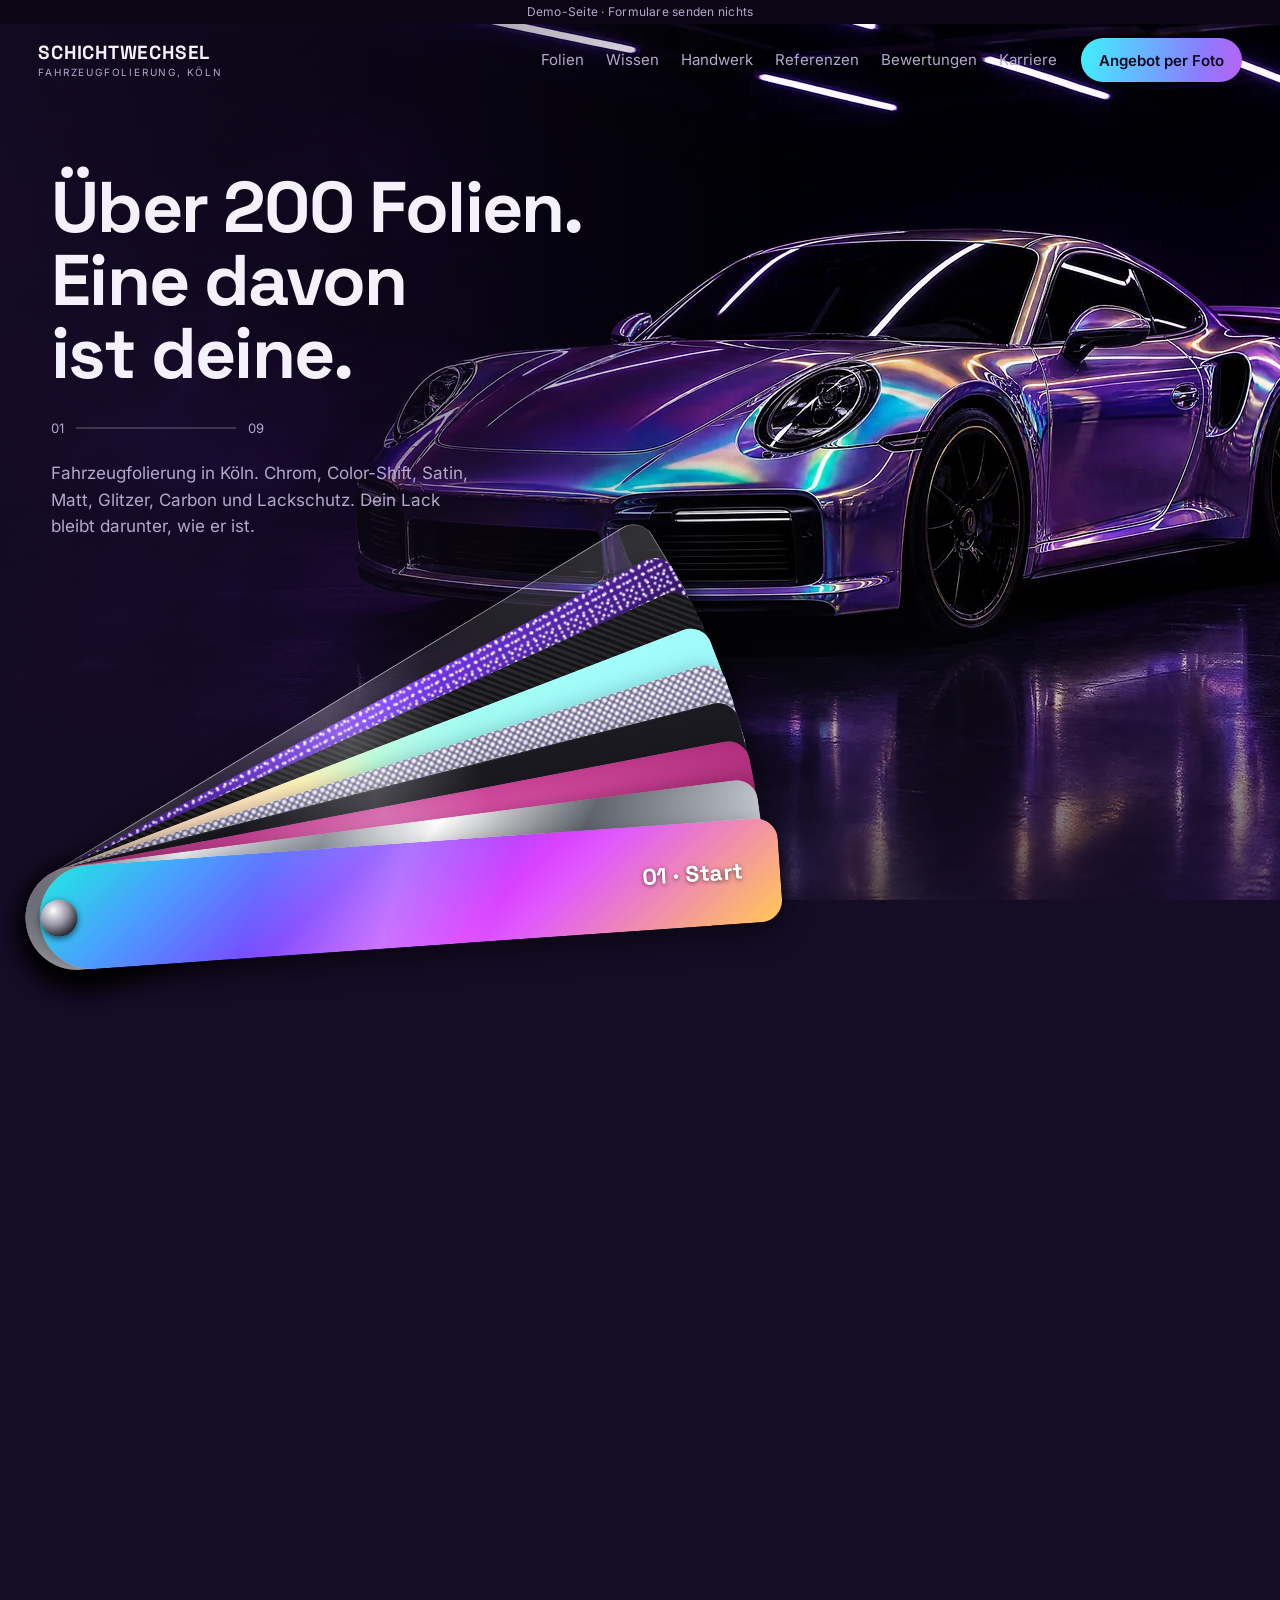
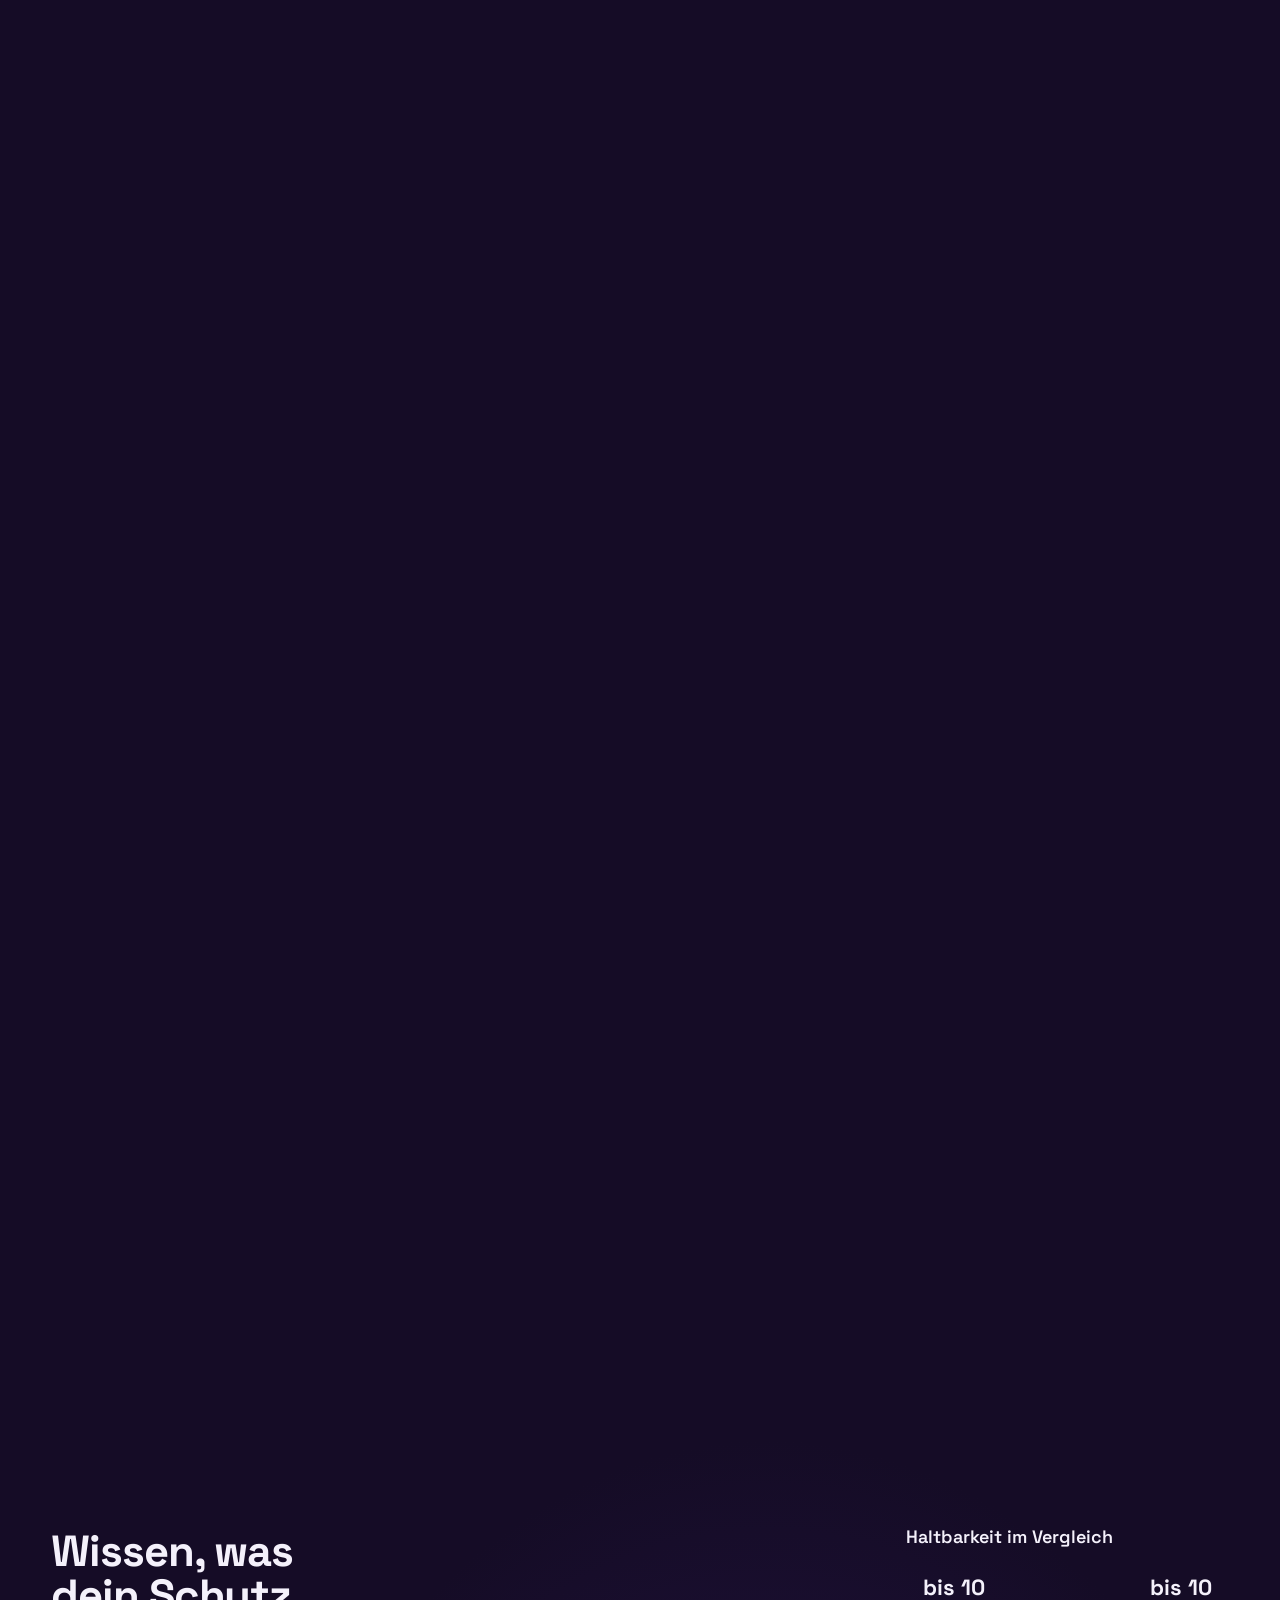
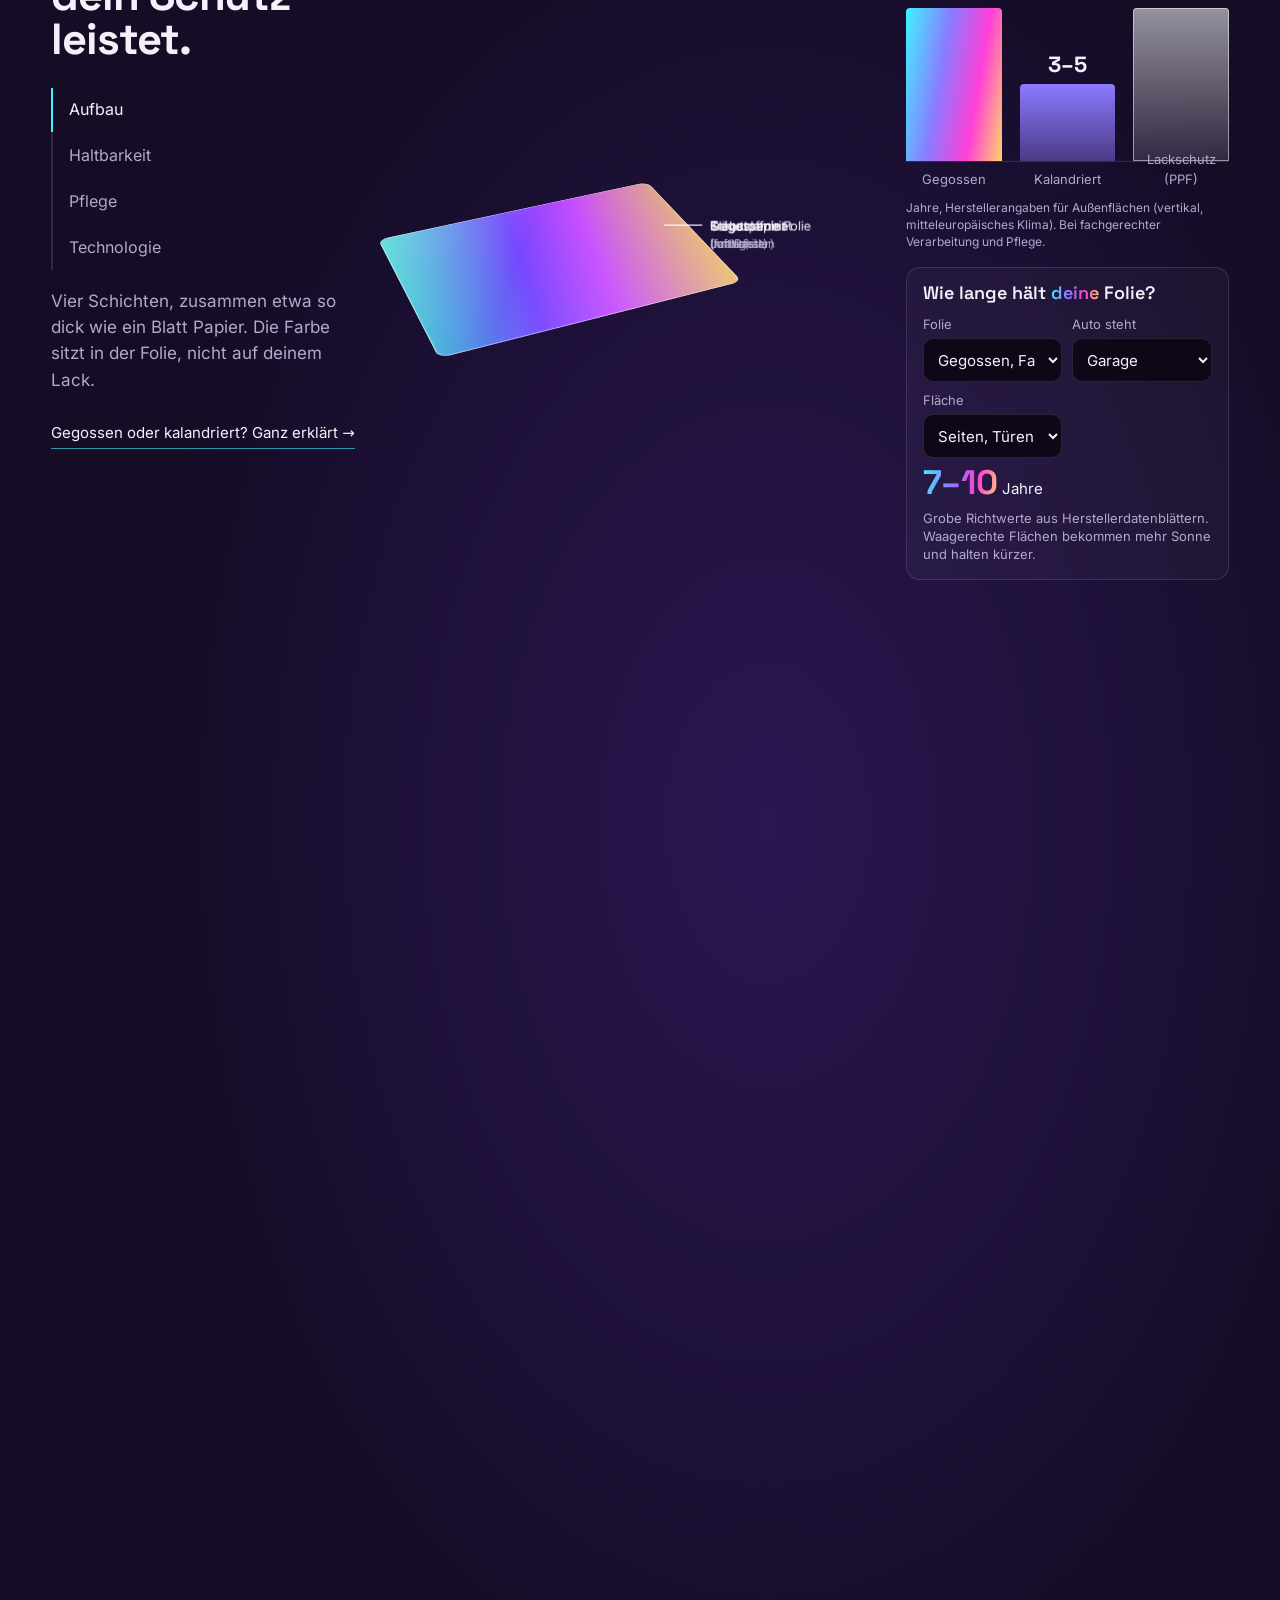
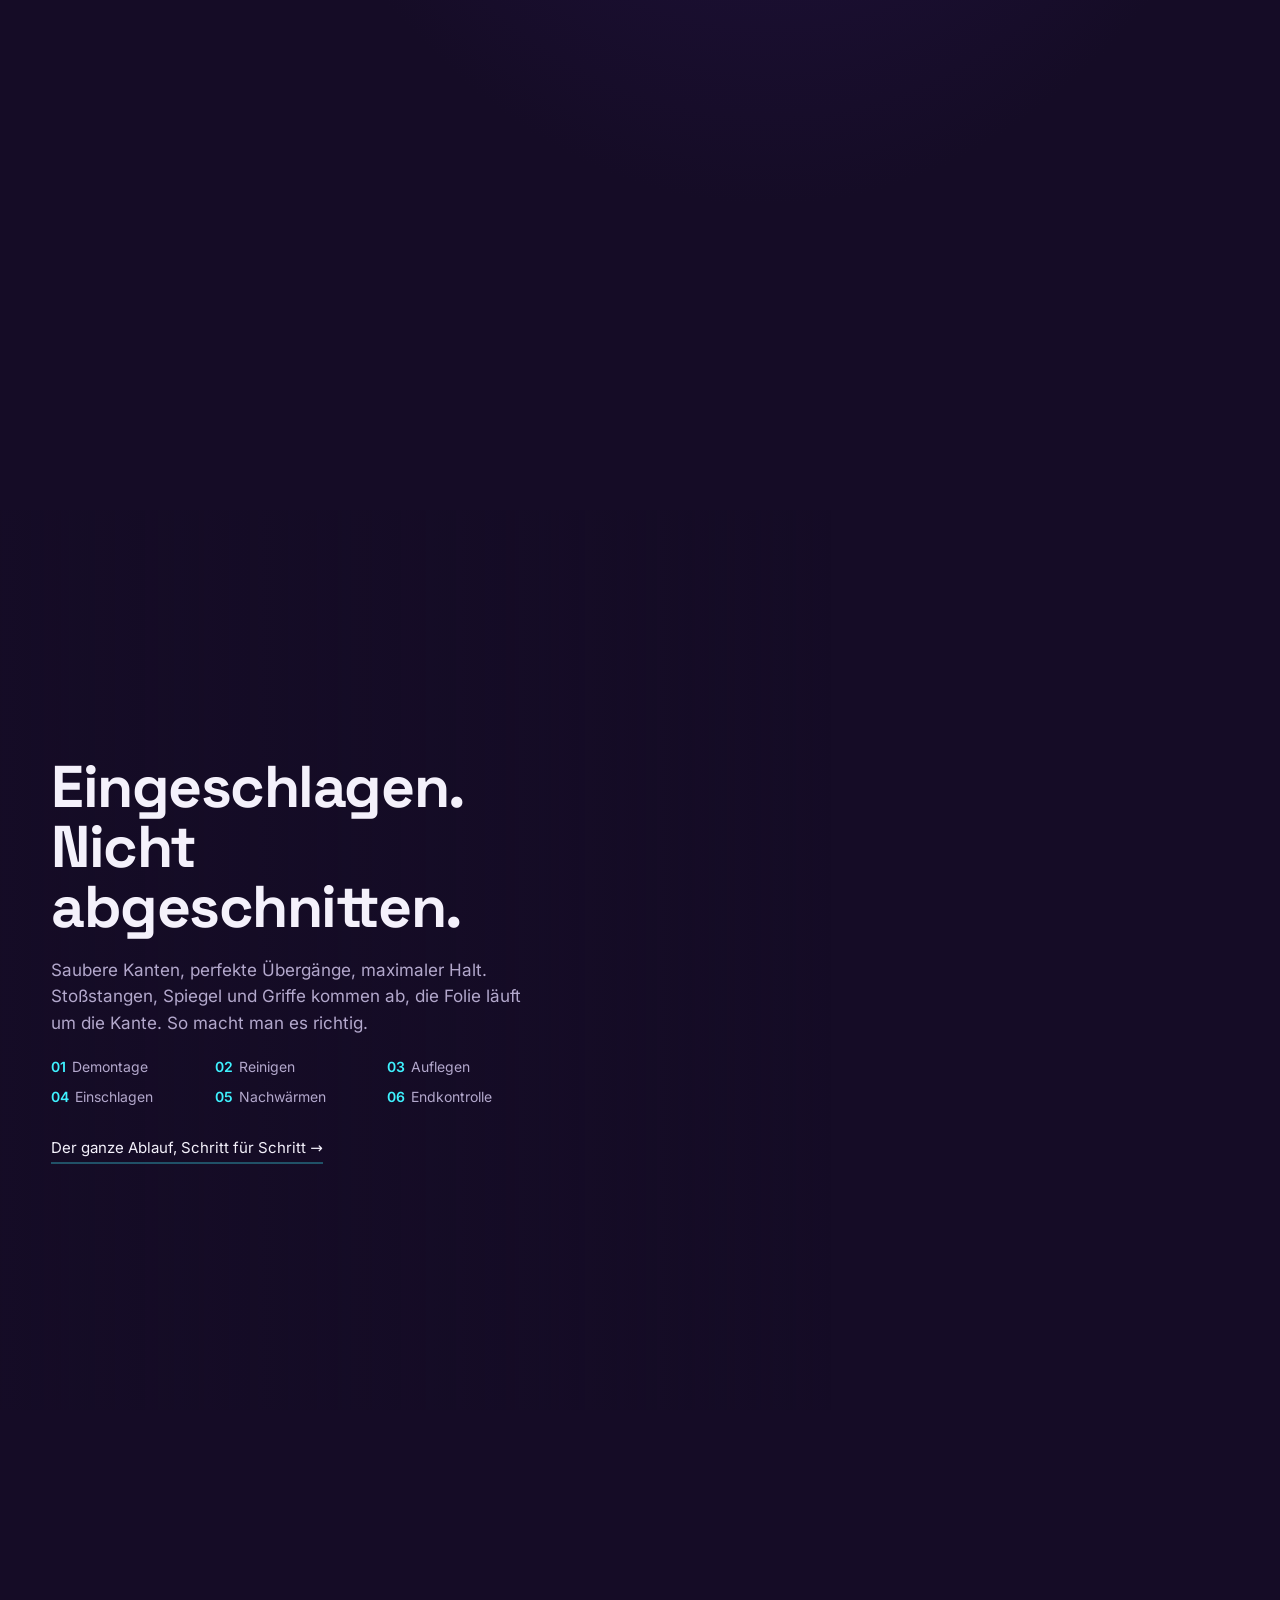
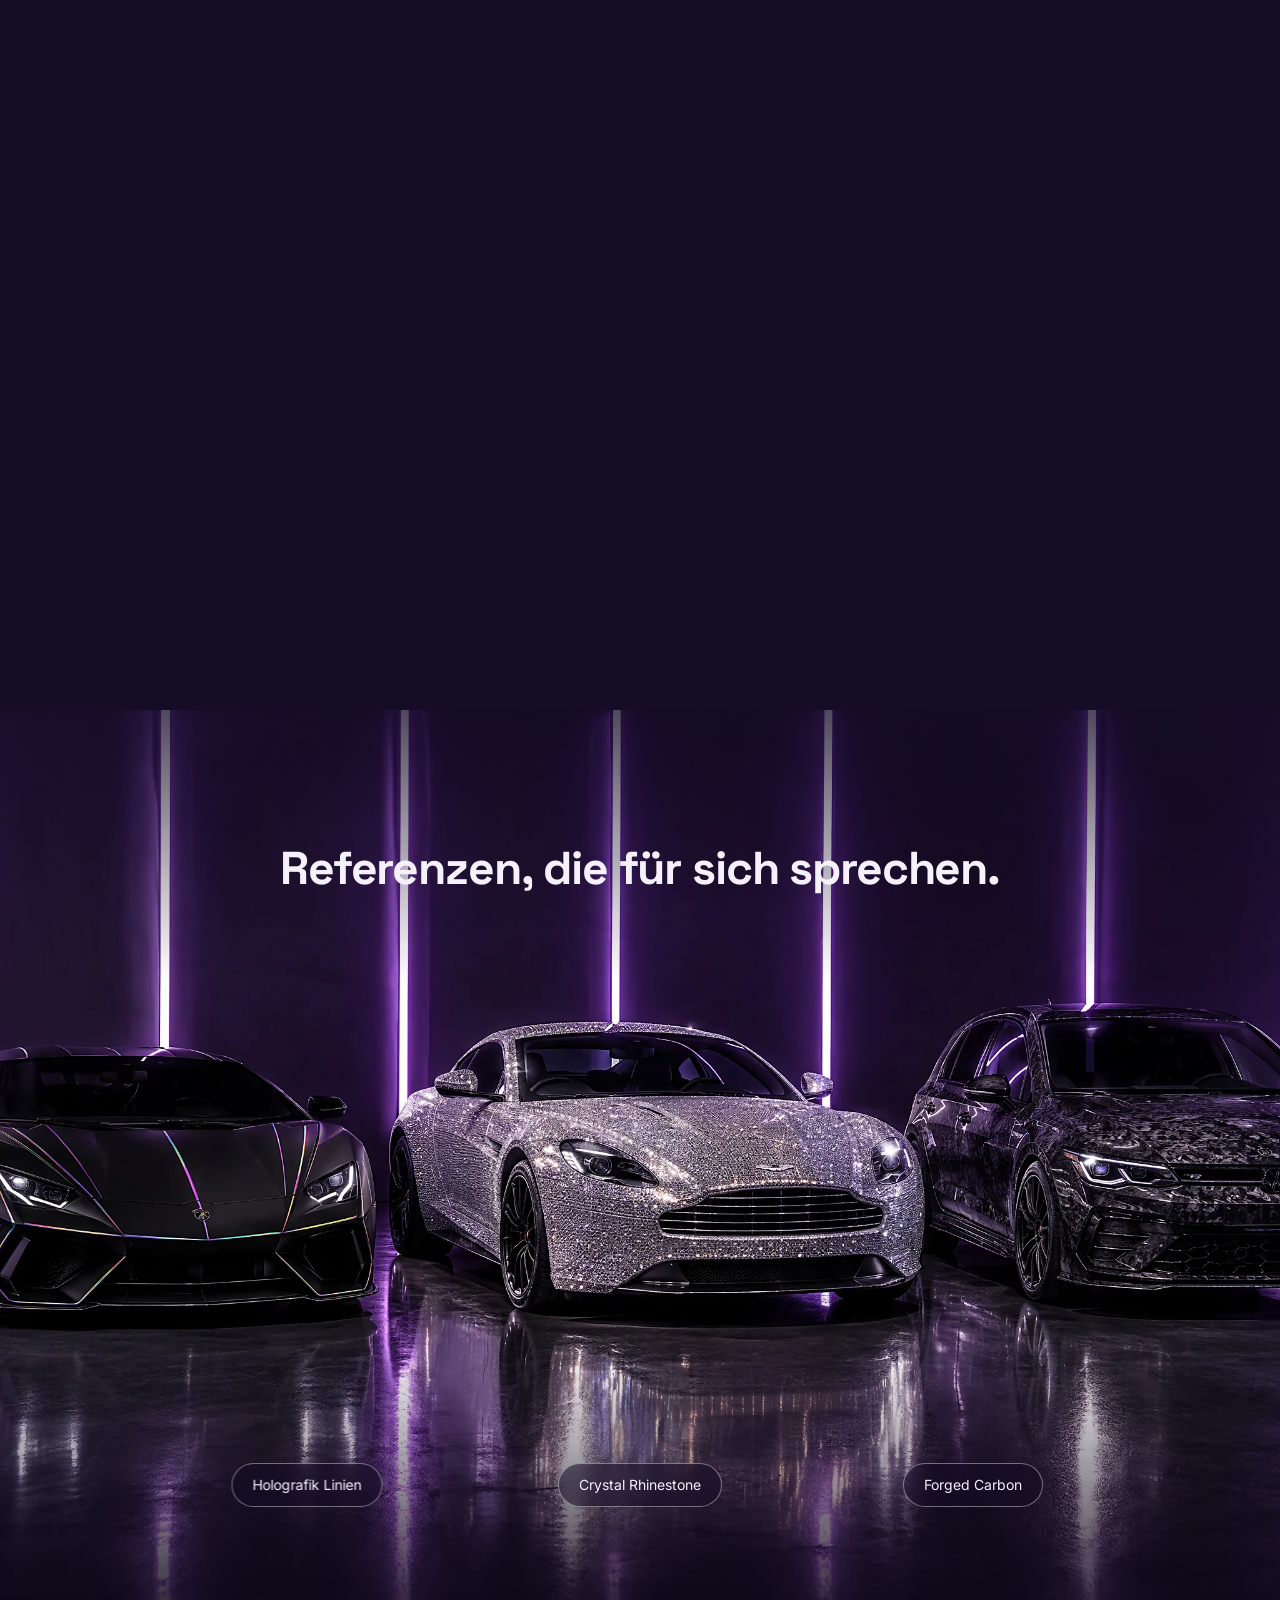
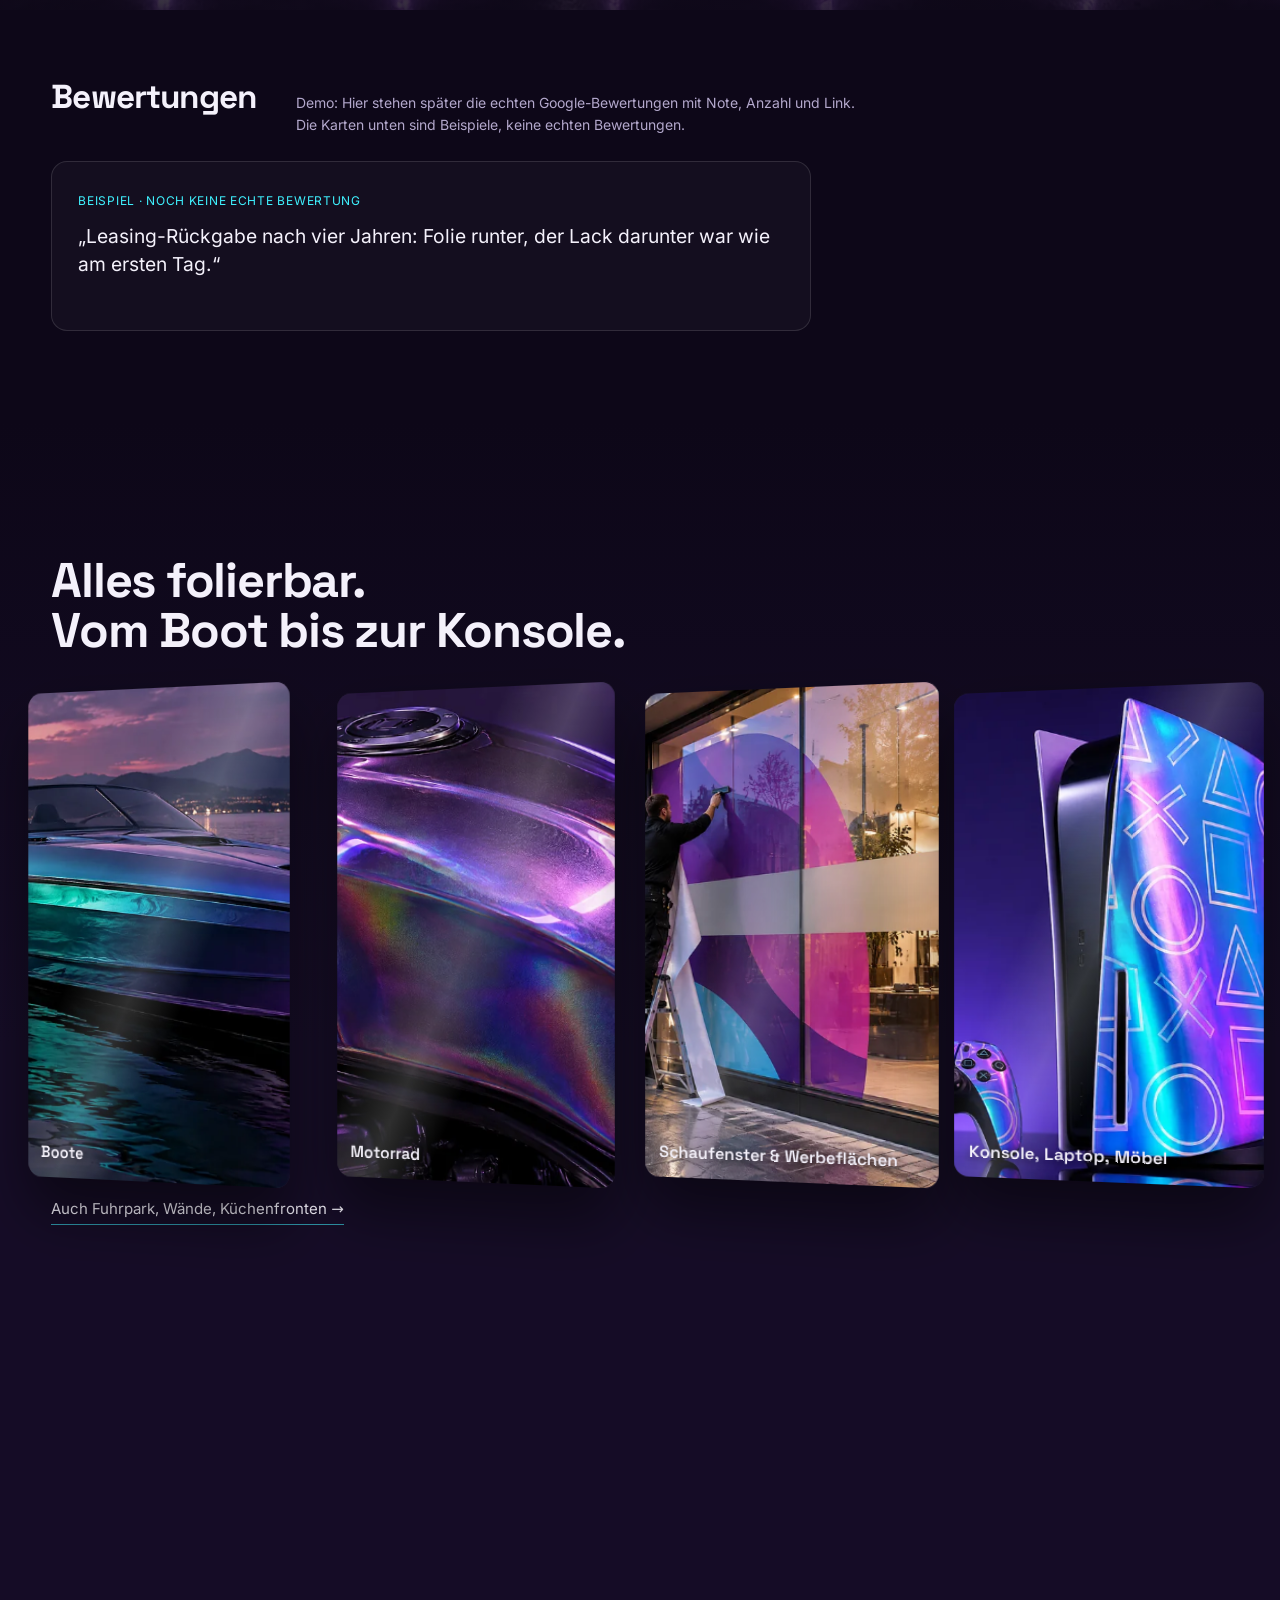
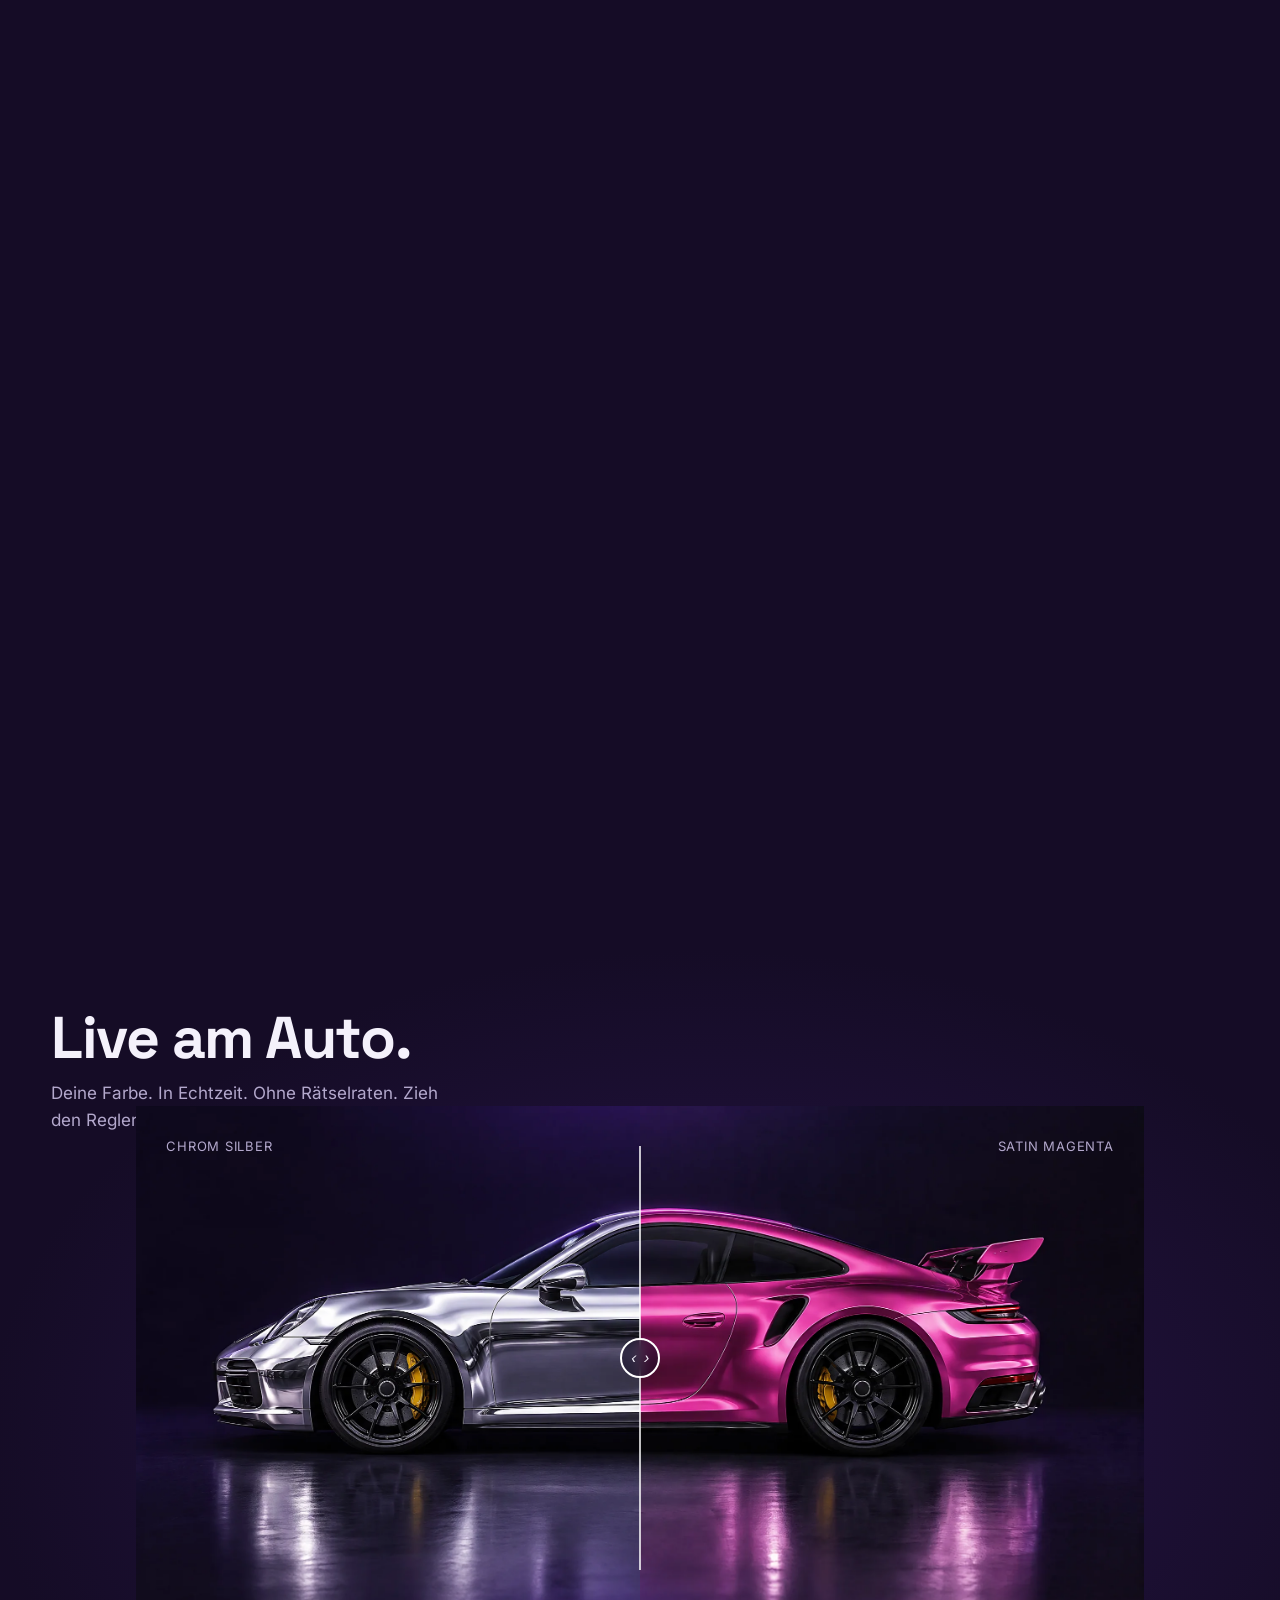
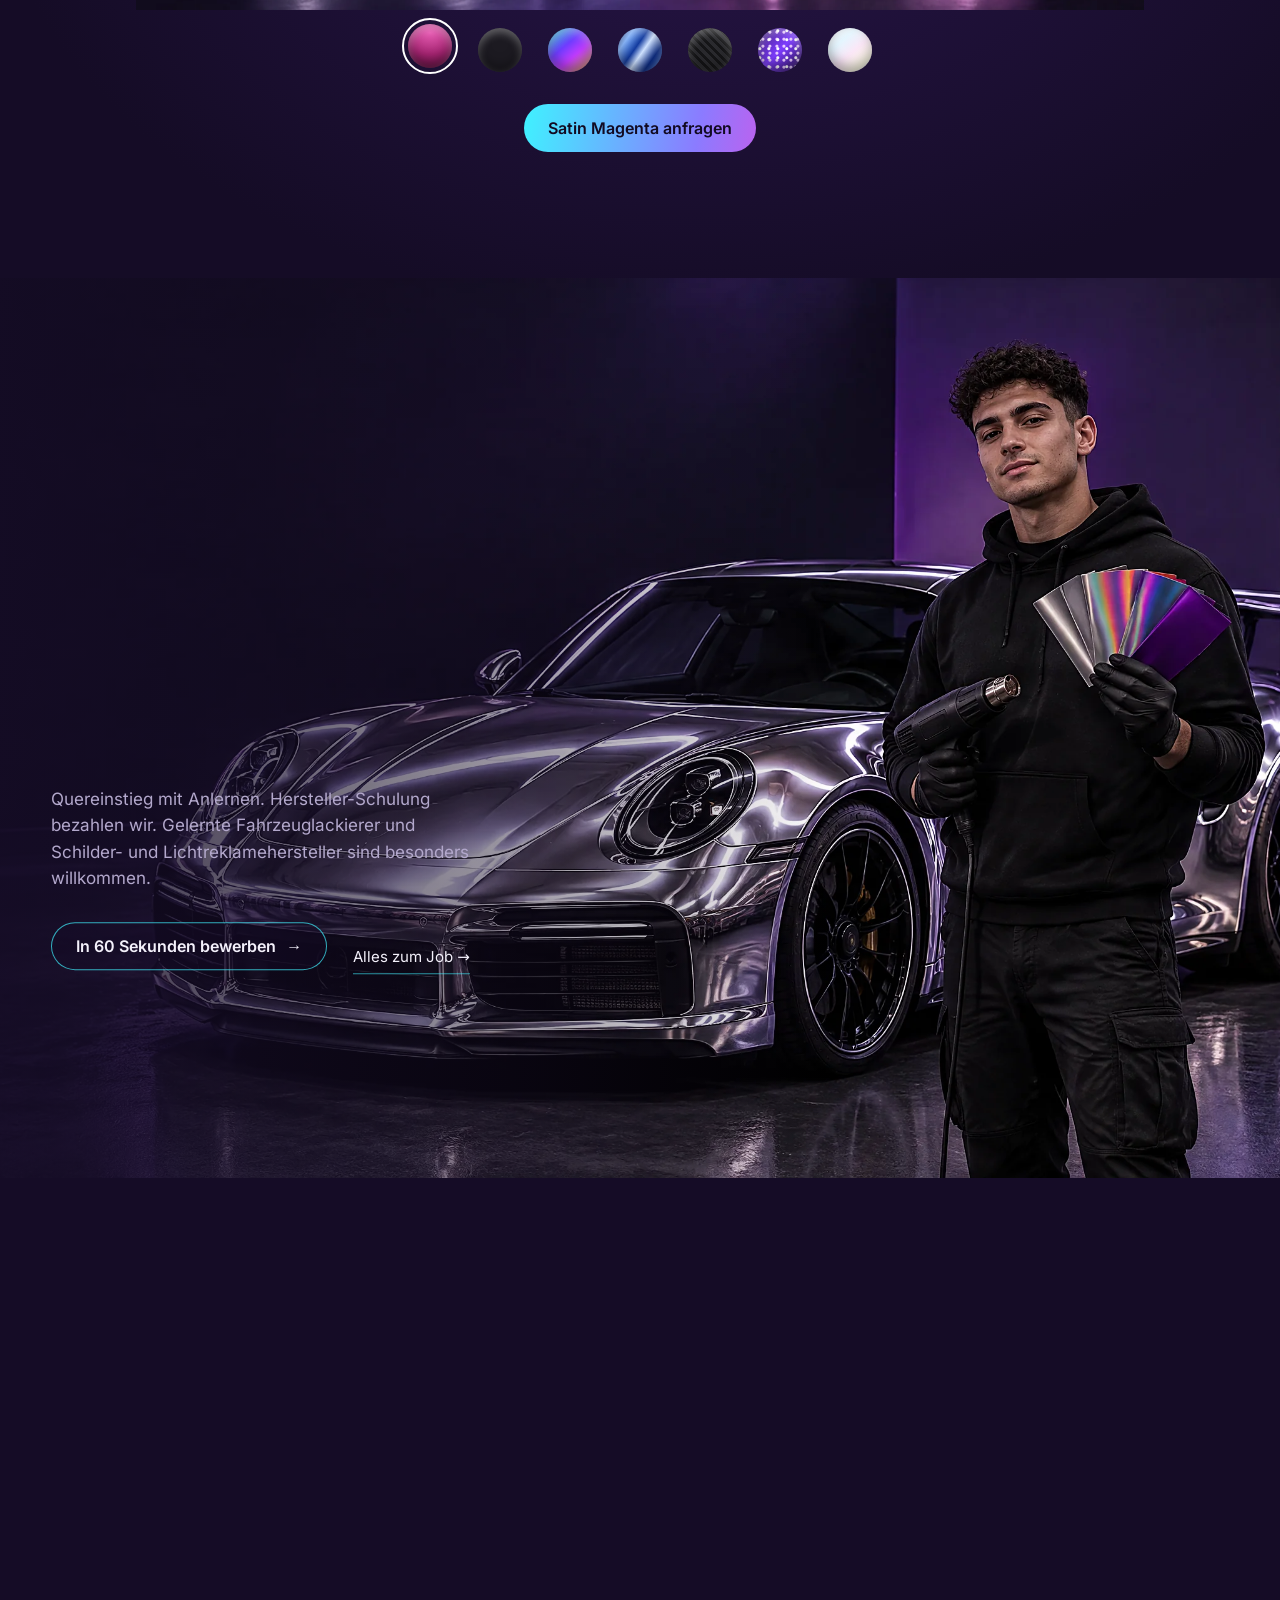
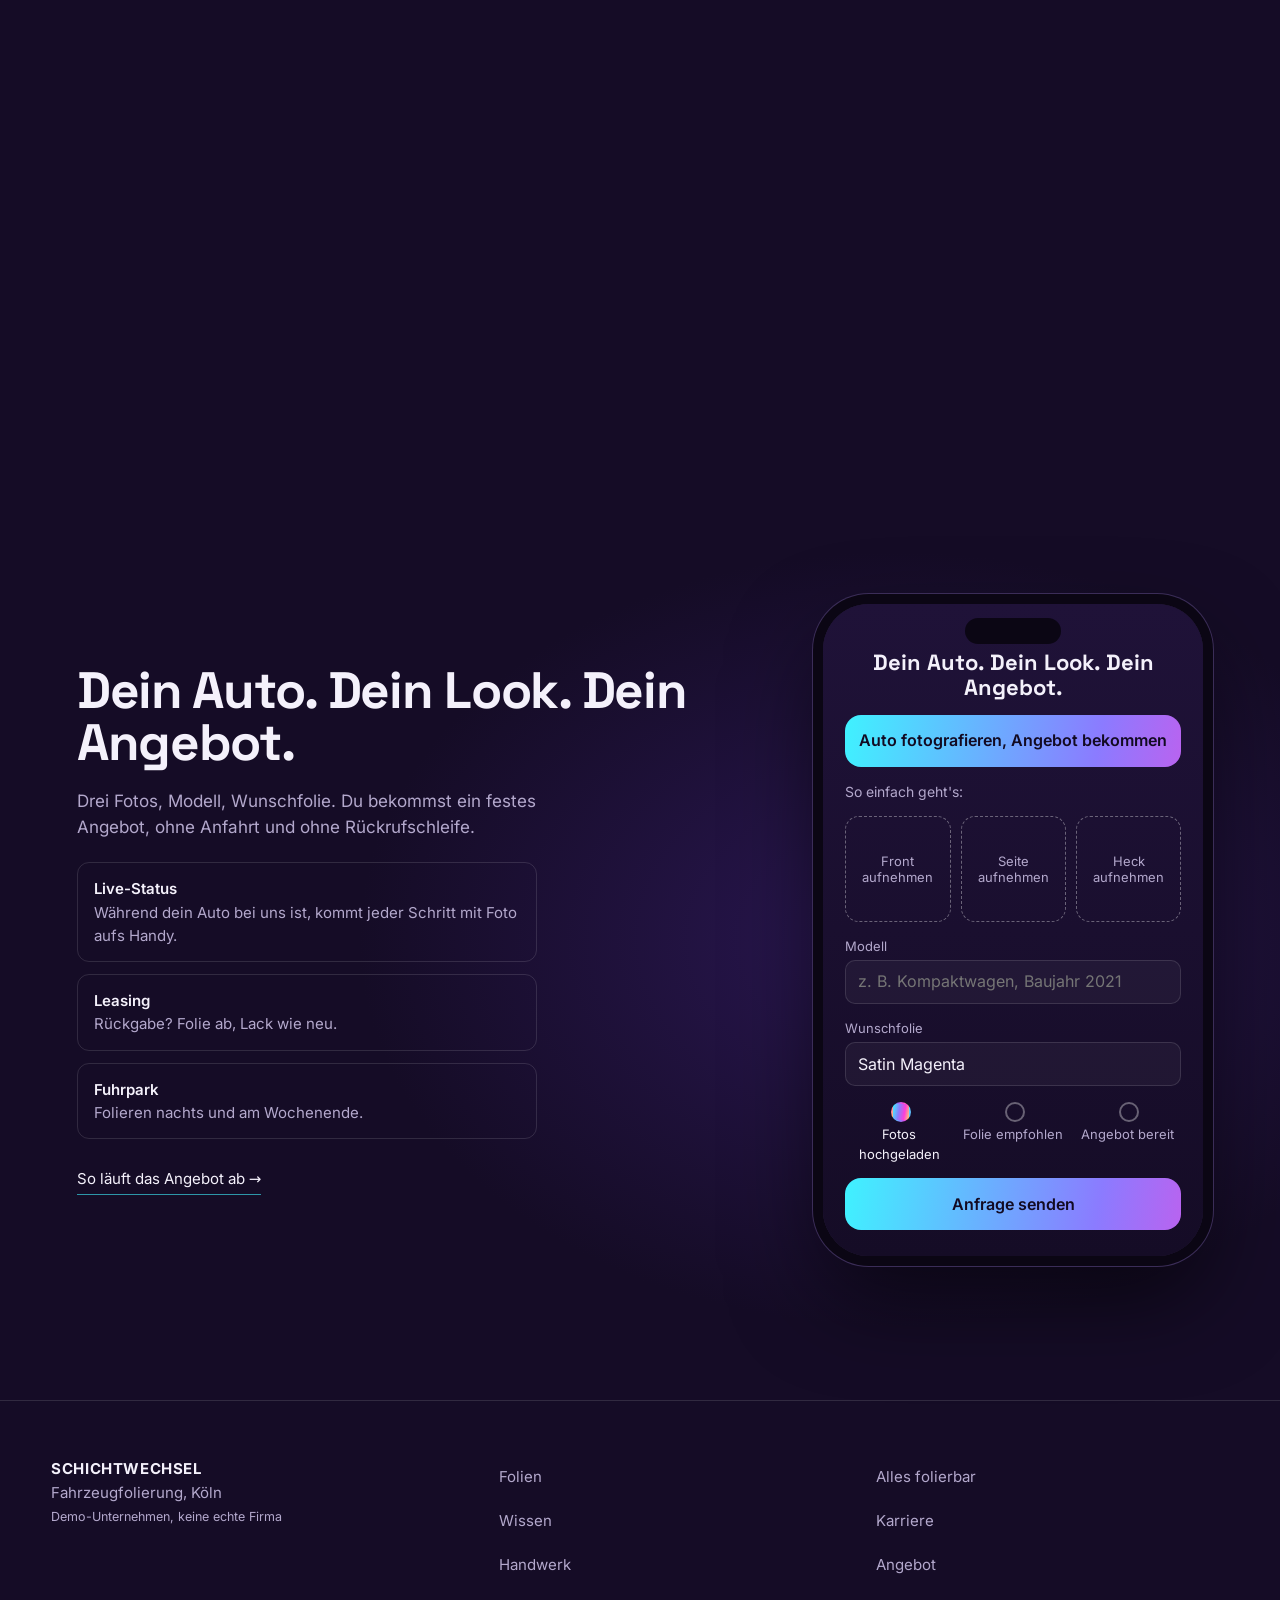
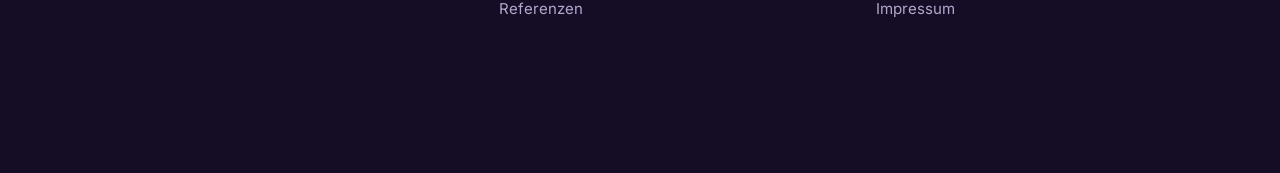
==== commit 37839f7d: "SCHICHTWECHSEL: PS5 mit Skin nur auf den Seitenplatten + Controller (Eugen) Co-Authored-By: Claude O" ====
--- a/site/index.html
+++ b/site/index.html
@@ -164,7 +164,7 @@
       <a class="card" href="alles-folierbar.html#boote" style="--i:0"><img src="assets/img/a1.webp" alt="Sportboot in Color-Shift-Chrom auf dem Wasser" loading="lazy"><span>Boote</span></a>
       <a class="card" href="alles-folierbar.html#motorrad" style="--i:1"><img src="assets/img/a2.webp" alt="Motorradtank in Holo-Folie" loading="lazy"><span>Motorrad</span></a>
       <a class="card" href="alles-folierbar.html#schaufenster" style="--i:2"><img src="assets/img/a3.webp" alt="Schaufenster mit großer Fensterfolie" loading="lazy"><span>Schaufenster &amp; Werbeflächen</span></a>
-      <a class="card" href="alles-folierbar.html#konsole" style="--i:3"><img src="assets/img/a4.webp" alt="Spielkonsole in violetter Chromfolie, ohne Logo" loading="lazy"><span>Konsole, Laptop, Möbel</span></a>
+      <a class="card" href="alles-folierbar.html#konsole" style="--i:3"><img src="assets/img/a4.webp" alt="Spielkonsole mit Holo-Skin auf den Seitenplatten und passendem Controller" loading="lazy" style="object-position:58% 50%"><span>Konsole, Laptop, Möbel</span></a>
     </div>
     <a class="more" href="alles-folierbar.html">Auch Fuhrpark, Wände, Küchenfronten</a>
   </div>
--- a/site/assets/css/style.css
+++ b/site/assets/css/style.css
@@ -341,7 +341,7 @@
   .hero-copy .lead{display:none}
   .folie-copy{top:76px;bottom:auto;max-width:46vw;right:auto}
   .folie-copy h2{font-size:30px}.folie-copy p{display:none}
-  .finishes button{min-height:44px;font-size:13px}
+  .finishes button{min-height:44px;font-size:14px}
   .shade{background:linear-gradient(90deg,rgba(var(--bg-rgb),.9),rgba(var(--bg-rgb),.3) 55%,transparent)}
   .h-img,.r-img,.j-img{height:100svh}
 }
@@ -455,3 +455,5 @@
 }
 .calc label{min-width:0}
 .calc select{width:100%;min-width:0}
+
+.sub-split.noimg{grid-template-columns:1fr;max-width:760px}
